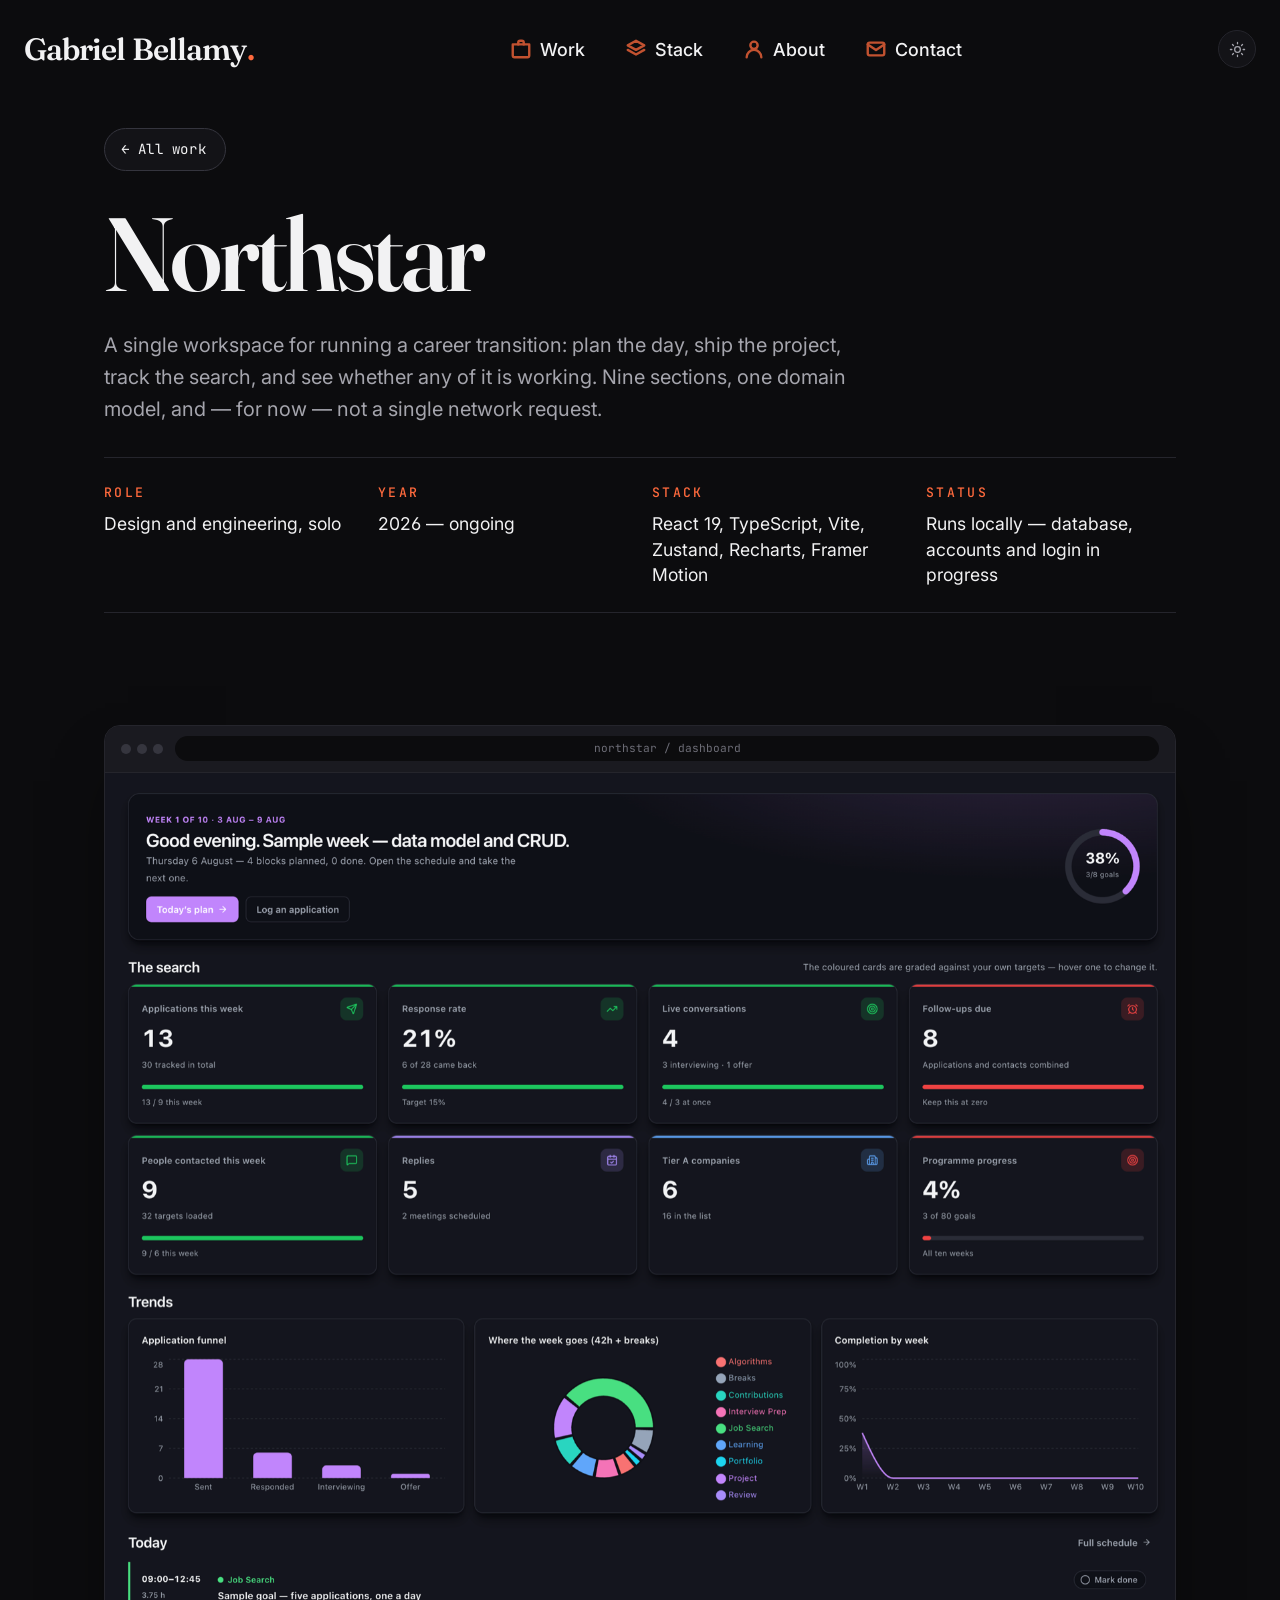
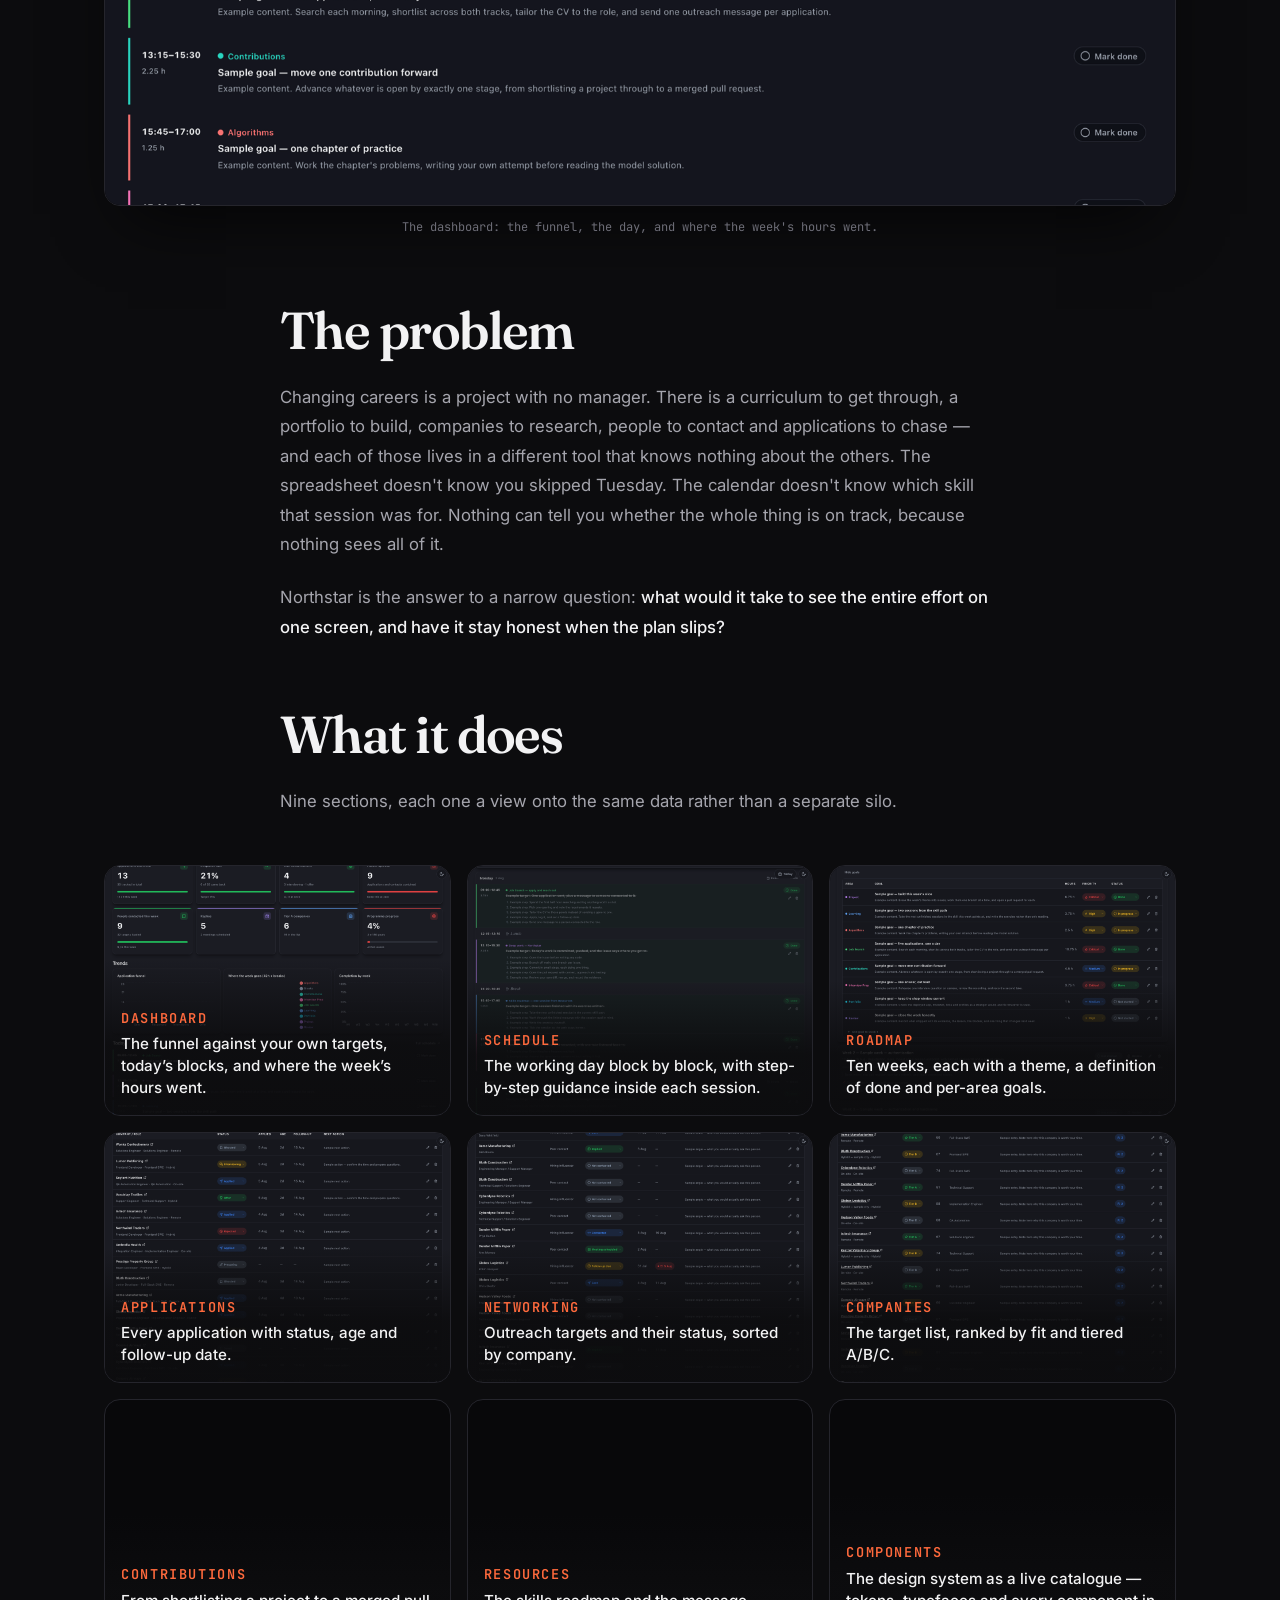
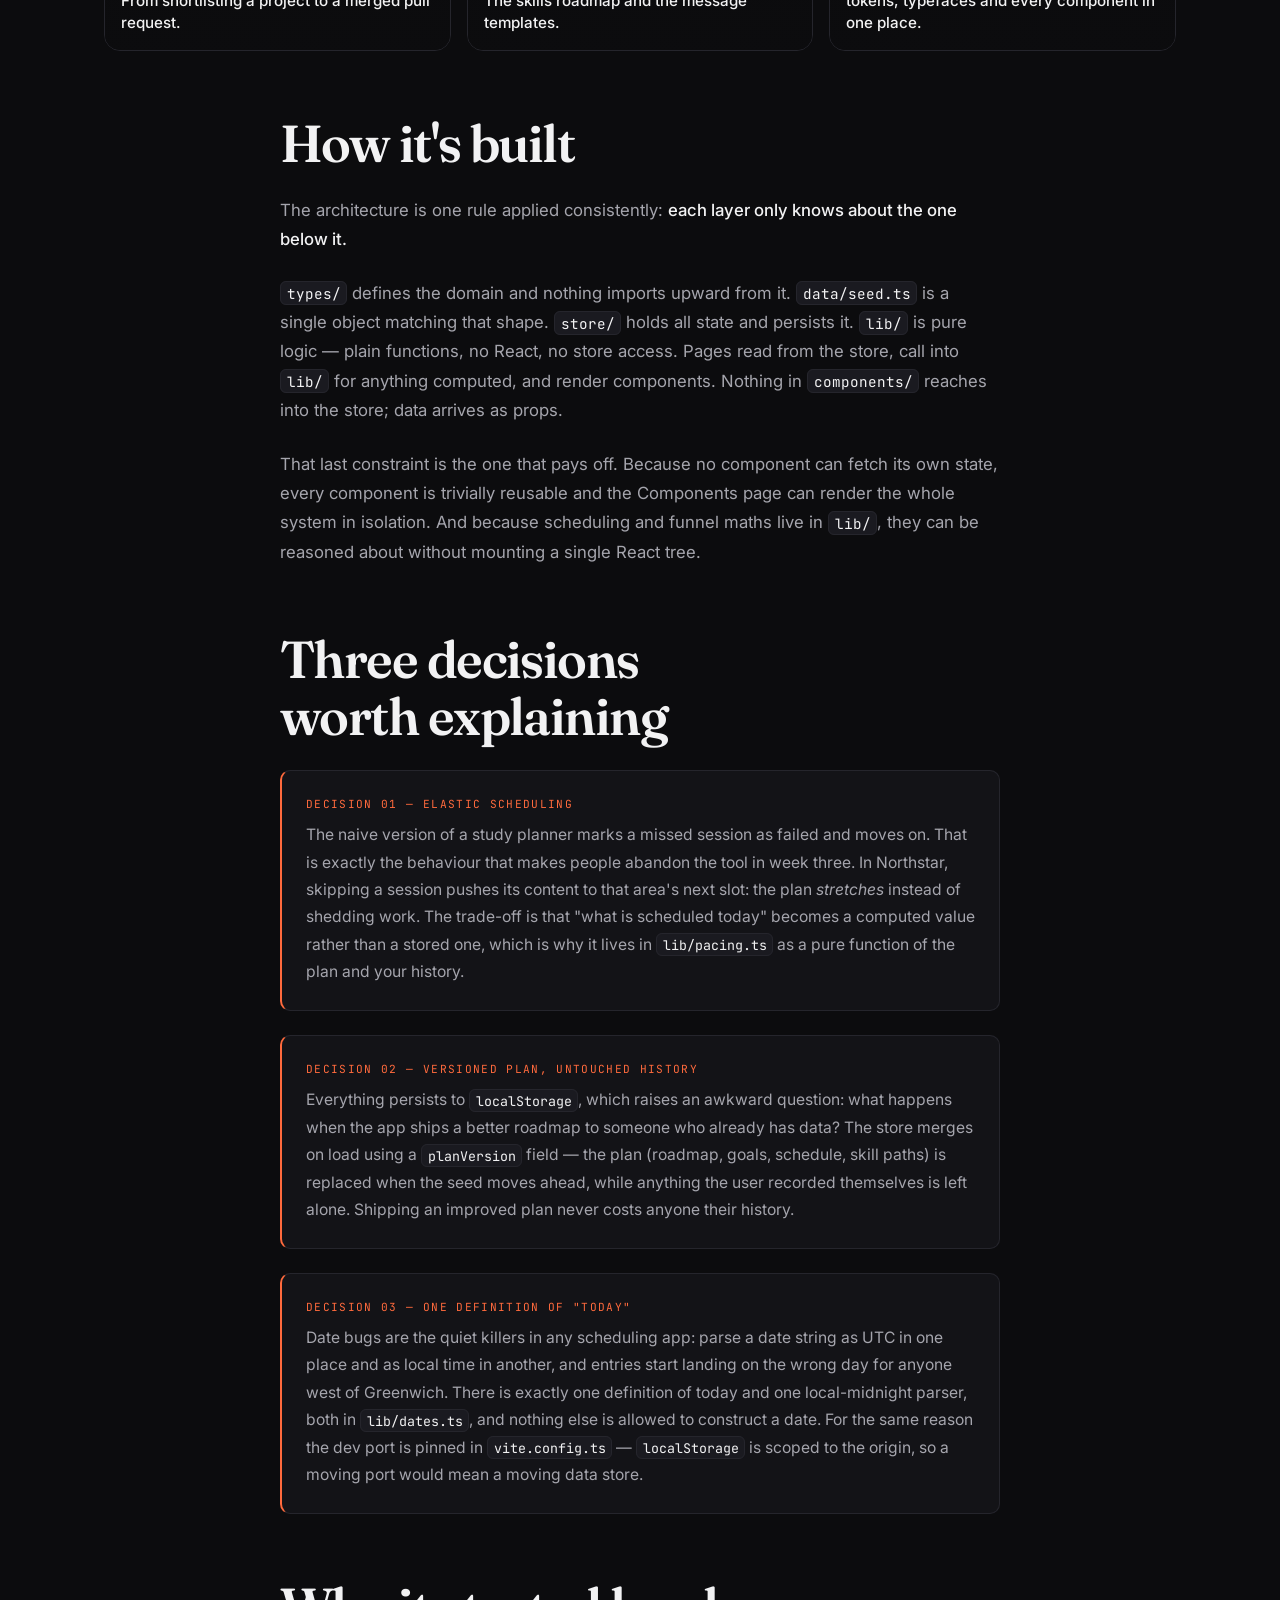
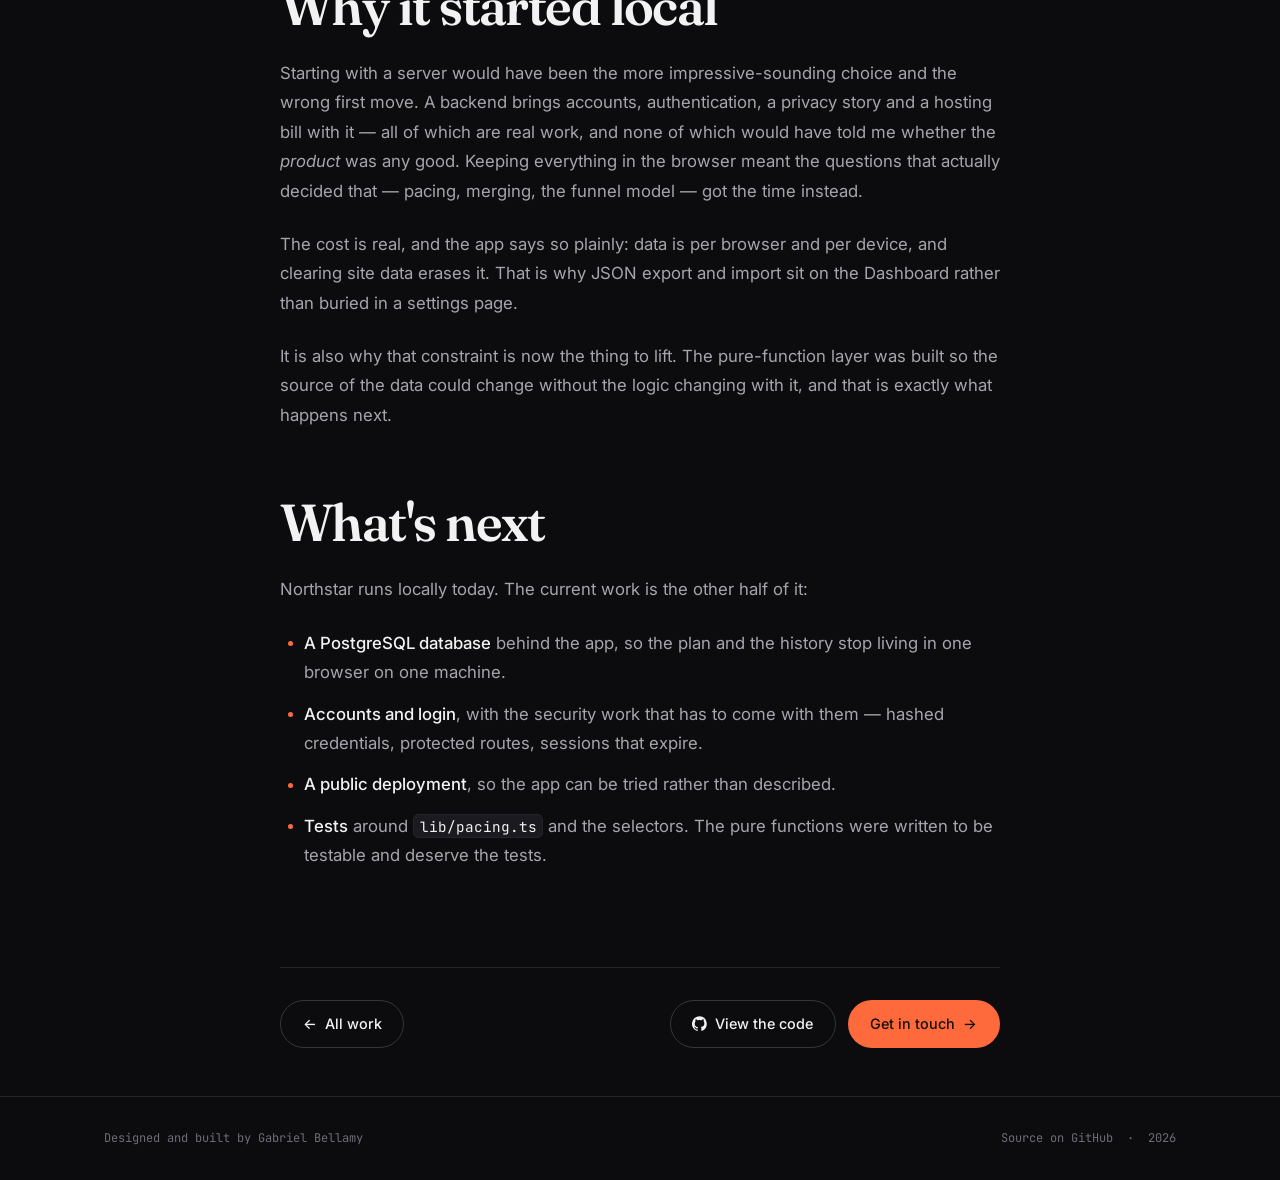
==== work/northstar.html @ a50a9ea7 "Restore the resume download and default to dark mode" ====
<!DOCTYPE html>
<html lang="en">
<head>
  <meta charset="UTF-8" />
  <meta name="viewport" content="width=device-width, initial-scale=1.0" />

  <title>Northstar — Case study | Gabriel Bellamy</title>
  <meta name="description" content="How Northstar was built: a nine-section career-operations workspace in React and TypeScript, with elastic scheduling, versioned local state and logic kept out of the components." />
  <meta name="author" content="Gabriel Bellamy" />
  <link rel="canonical" href="https://gbielbellamy.github.io/work/northstar.html" />

  <meta property="og:type" content="article" />
  <meta property="og:url" content="https://gbielbellamy.github.io/work/northstar.html" />
  <meta property="og:title" content="Northstar — Case study" />
  <meta property="og:description" content="A nine-section career-operations workspace in React and TypeScript. Elastic scheduling, versioned local state, and logic kept out of the components." />
  <meta property="og:image" content="https://gbielbellamy.github.io/assets/og-image.png" />
  <meta property="og:image:width" content="1200" />
  <meta property="og:image:height" content="630" />
  <meta name="twitter:card" content="summary_large_image" />

  <link rel="icon" href="../assets/favicon.svg" type="image/svg+xml" />
  <meta name="theme-color" content="#0c0c0e" />

  <link rel="preconnect" href="https://fonts.googleapis.com" />
  <link rel="preconnect" href="https://fonts.gstatic.com" crossorigin />
  <link href="https://fonts.googleapis.com/css2?family=Fraunces:ital,opsz,wght@0,9..144,400..700;1,9..144,400..600&family=Inter:wght@400;500;600&family=JetBrains+Mono:wght@400;500&display=swap" rel="stylesheet" />

  <link rel="stylesheet" href="../css/style.css" />

  <script>
    (function () {
      var theme = 'dark';
      try {
        var saved = localStorage.getItem('gb-theme');
        if (saved === 'light' || saved === 'dark') theme = saved;
      } catch (error) {
        /* Storage unavailable: the default stands. */
      }
      document.documentElement.setAttribute('data-theme', theme);
    })();
  </script>
</head>

<body>

  <a href="#main" class="skip-link">Skip to main content</a>

  <div class="progress" role="presentation"></div>

  <header>
    <nav class="nav" aria-label="Primary">
      <a href="../index.html" class="nav__brand">Gabriel Bellamy<span class="accent">.</span></a>

      <ul class="nav__menu" id="nav-menu">
        <li><a class="nav__link" href="../index.html#work"><svg class="nav__icon" viewBox="0 0 24 24" fill="none" stroke="currentColor" stroke-width="2.1" stroke-linecap="round" stroke-linejoin="round" aria-hidden="true"><path d="M3 7h18v12a2 2 0 0 1-2 2H5a2 2 0 0 1-2-2z"/><path d="M9 7V5a2 2 0 0 1 2-2h2a2 2 0 0 1 2 2v2"/></svg>Work</a></li>
        <li><a class="nav__link" href="../index.html#stack"><svg class="nav__icon" viewBox="0 0 24 24" fill="none" stroke="currentColor" stroke-width="2.1" stroke-linecap="round" stroke-linejoin="round" aria-hidden="true"><path d="m12 3 9 5-9 5-9-5z"/><path d="m3 13 9 5 9-5"/></svg>Stack</a></li>
        <li><a class="nav__link" href="../index.html#about"><svg class="nav__icon" viewBox="0 0 24 24" fill="none" stroke="currentColor" stroke-width="2.1" stroke-linecap="round" stroke-linejoin="round" aria-hidden="true"><circle cx="12" cy="8" r="4"/><path d="M4 21a8 8 0 0 1 16 0"/></svg>About</a></li>
        <li><a class="nav__link" href="../index.html#contact"><svg class="nav__icon" viewBox="0 0 24 24" fill="none" stroke="currentColor" stroke-width="2.1" stroke-linecap="round" stroke-linejoin="round" aria-hidden="true"><rect x="3" y="5" width="18" height="14" rx="2"/><path d="m3 7 9 6 9-6"/></svg>Contact</a></li>
      </ul>

      <div class="nav__actions">
        <button class="icon-btn theme-toggle" type="button" aria-label="Switch to light theme">
          <svg class="icon-sun" viewBox="0 0 24 24" fill="none" stroke="currentColor" stroke-width="1.8" stroke-linecap="round" aria-hidden="true">
            <circle cx="12" cy="12" r="4" />
            <path d="M12 2v2M12 20v2M4.9 4.9l1.4 1.4M17.7 17.7l1.4 1.4M2 12h2M20 12h2M4.9 19.1l1.4-1.4M17.7 6.3l1.4-1.4" />
          </svg>
          <svg class="icon-moon" viewBox="0 0 24 24" fill="none" stroke="currentColor" stroke-width="1.8" stroke-linecap="round" stroke-linejoin="round" aria-hidden="true">
            <path d="M21 12.8A9 9 0 1 1 11.2 3a7 7 0 0 0 9.8 9.8z" />
          </svg>
        </button>

        <button class="icon-btn nav__burger" type="button" aria-label="Open menu" aria-expanded="false" aria-controls="nav-menu">
          <svg viewBox="0 0 24 24" fill="none" stroke="currentColor" stroke-width="1.8" stroke-linecap="round" aria-hidden="true">
            <path d="M4 7h16M4 12h16M4 17h16" />
          </svg>
        </button>
      </div>
    </nav>
  </header>

  <main id="main">

    <!-- ===================== HEADER ===================== -->
    <article>
      <header class="cs-hero">
        <div class="container">
          <a class="cs-back" href="../index.html#work">
            <span aria-hidden="true">←</span> All work
          </a>

          <h1 class="cs-title">Northstar</h1>

          <p class="cs-lede">
            A single workspace for running a career transition: plan the day, ship the
            project, track the search, and see whether any of it is working. Nine
            sections, one domain model, and — for now — not a single network request.
          </p>

          <dl class="cs-meta">
            <div>
              <dt>Role</dt>
              <dd>Design and engineering, solo</dd>
            </div>
            <div>
              <dt>Year</dt>
              <dd>2026 — ongoing</dd>
            </div>
            <div>
              <dt>Stack</dt>
              <dd>React 19, TypeScript, Vite, Zustand, Recharts, Framer Motion</dd>
            </div>
            <div>
              <dt>Status</dt>
              <dd>Runs locally — database, accounts and login in progress</dd>
            </div>
          </dl>
        </div>
      </header>

      <!-- ===================== SCREENSHOT ===================== -->
      <div class="container">
        <figure class="cs-figure reveal">
          <div class="frame">
            <div class="frame__bar" aria-hidden="true">
              <div class="frame__dots"><i></i><i></i><i></i></div>
              <span class="frame__url">northstar / dashboard</span>
            </div>
            <img class="frame__shot theme-shot theme-shot--dark"
                 src="../assets/northstar-dashboard.png"
                 alt="The Northstar dashboard: application funnel statistics, today's schedule blocks, weekly progress and a chart of hours by area."
                 width="1600" height="1544" decoding="async" />
            <img class="frame__shot theme-shot theme-shot--light"
                 src="../assets/northstar-dashboard-light.png"
                 alt="" aria-hidden="true"
                 width="1600" height="1544" decoding="async" />
          </div>
          <figcaption>The dashboard: the funnel, the day, and where the week's hours went.</figcaption>
        </figure>
      </div>

      <!-- ===================== BODY ===================== -->
      <div class="container">
        <div class="prose">

          <h2>The problem</h2>
          <p>
            Changing careers is a project with no manager. There is a curriculum to get
            through, a portfolio to build, companies to research, people to contact and
            applications to chase — and each of those lives in a different tool that
            knows nothing about the others. The spreadsheet doesn't know you skipped
            Tuesday. The calendar doesn't know which skill that session was for. Nothing
            can tell you whether the whole thing is on track, because nothing sees all
            of it.
          </p>
          <p>
            Northstar is the answer to a narrow question: <strong>what would it take to
            see the entire effort on one screen, and have it stay honest when the plan
            slips?</strong>
          </p>

          <h2>What it does</h2>
          <p>
            Nine sections, each one a view onto the same data rather than a separate
            silo.
          </p>
        </div>
      </div>

      <div class="container">
        <div class="bento">
            <figure class="bento__tile reveal" style="--reveal-delay: 0ms">
              <img class="theme-shot theme-shot--dark" src="../assets/northstar/dashboard.png"
                   alt="The Dashboard section of Northstar."
                   width="1200" height="870" loading="lazy" decoding="async" />
              <img class="theme-shot theme-shot--light" src="../assets/northstar/dashboard-light.png"
                   alt="" aria-hidden="true"
                   width="1200" height="870" loading="lazy" decoding="async" />
              <figcaption>
                <strong>Dashboard</strong>
                <span>The funnel against your own targets, today’s blocks, and where the week’s hours went.</span>
              </figcaption>
            </figure>
            <figure class="bento__tile reveal" style="--reveal-delay: 70ms">
              <img class="theme-shot theme-shot--dark" src="../assets/northstar/schedule.png"
                   alt="The Schedule section of Northstar."
                   width="1200" height="870" loading="lazy" decoding="async" />
              <img class="theme-shot theme-shot--light" src="../assets/northstar/schedule-light.png"
                   alt="" aria-hidden="true"
                   width="1200" height="870" loading="lazy" decoding="async" />
              <figcaption>
                <strong>Schedule</strong>
                <span>The working day block by block, with step-by-step guidance inside each session.</span>
              </figcaption>
            </figure>
            <figure class="bento__tile reveal" style="--reveal-delay: 140ms">
              <img class="theme-shot theme-shot--dark" src="../assets/northstar/roadmap.png"
                   alt="The Roadmap section of Northstar."
                   width="1200" height="870" loading="lazy" decoding="async" />
              <img class="theme-shot theme-shot--light" src="../assets/northstar/roadmap-light.png"
                   alt="" aria-hidden="true"
                   width="1200" height="870" loading="lazy" decoding="async" />
              <figcaption>
                <strong>Roadmap</strong>
                <span>Ten weeks, each with a theme, a definition of done and per-area goals.</span>
              </figcaption>
            </figure>
            <figure class="bento__tile reveal" style="--reveal-delay: 210ms">
              <img class="theme-shot theme-shot--dark" src="../assets/northstar/applications.png"
                   alt="The Applications section of Northstar."
                   width="1200" height="870" loading="lazy" decoding="async" />
              <img class="theme-shot theme-shot--light" src="../assets/northstar/applications-light.png"
                   alt="" aria-hidden="true"
                   width="1200" height="870" loading="lazy" decoding="async" />
              <figcaption>
                <strong>Applications</strong>
                <span>Every application with status, age and follow-up date.</span>
              </figcaption>
            </figure>
            <figure class="bento__tile reveal" style="--reveal-delay: 280ms">
              <img class="theme-shot theme-shot--dark" src="../assets/northstar/networking.png"
                   alt="The Networking section of Northstar."
                   width="1200" height="870" loading="lazy" decoding="async" />
              <img class="theme-shot theme-shot--light" src="../assets/northstar/networking-light.png"
                   alt="" aria-hidden="true"
                   width="1200" height="870" loading="lazy" decoding="async" />
              <figcaption>
                <strong>Networking</strong>
                <span>Outreach targets and their status, sorted by company.</span>
              </figcaption>
            </figure>
            <figure class="bento__tile reveal" style="--reveal-delay: 350ms">
              <img class="theme-shot theme-shot--dark" src="../assets/northstar/companies.png"
                   alt="The Companies section of Northstar."
                   width="1200" height="870" loading="lazy" decoding="async" />
              <img class="theme-shot theme-shot--light" src="../assets/northstar/companies-light.png"
                   alt="" aria-hidden="true"
                   width="1200" height="870" loading="lazy" decoding="async" />
              <figcaption>
                <strong>Companies</strong>
                <span>The target list, ranked by fit and tiered A/B/C.</span>
              </figcaption>
            </figure>
            <figure class="bento__tile reveal" style="--reveal-delay: 420ms">
              <img class="theme-shot theme-shot--dark" src="../assets/northstar/contributions.png"
                   alt="The Contributions section of Northstar."
                   width="1200" height="870" loading="lazy" decoding="async" />
              <img class="theme-shot theme-shot--light" src="../assets/northstar/contributions-light.png"
                   alt="" aria-hidden="true"
                   width="1200" height="870" loading="lazy" decoding="async" />
              <figcaption>
                <strong>Contributions</strong>
                <span>From shortlisting a project to a merged pull request.</span>
              </figcaption>
            </figure>
            <figure class="bento__tile reveal" style="--reveal-delay: 490ms">
              <img class="theme-shot theme-shot--dark" src="../assets/northstar/resources.png"
                   alt="The Resources section of Northstar."
                   width="1200" height="870" loading="lazy" decoding="async" />
              <img class="theme-shot theme-shot--light" src="../assets/northstar/resources-light.png"
                   alt="" aria-hidden="true"
                   width="1200" height="870" loading="lazy" decoding="async" />
              <figcaption>
                <strong>Resources</strong>
                <span>The skills roadmap and the message templates.</span>
              </figcaption>
            </figure>
            <figure class="bento__tile reveal" style="--reveal-delay: 560ms">
              <img class="theme-shot theme-shot--dark" src="../assets/northstar/components.png"
                   alt="The Components section of Northstar."
                   width="1200" height="870" loading="lazy" decoding="async" />
              <img class="theme-shot theme-shot--light" src="../assets/northstar/components-light.png"
                   alt="" aria-hidden="true"
                   width="1200" height="870" loading="lazy" decoding="async" />
              <figcaption>
                <strong>Components</strong>
                <span>The design system as a live catalogue — tokens, typefaces and every component in one place.</span>
              </figcaption>
            </figure>
        </div>
      </div>

      <div class="container">
        <div class="prose">
          <h2>How it's built</h2>
          <p>
            The architecture is one rule applied consistently: <strong>each layer only
            knows about the one below it.</strong>
          </p>
          <p>
            <code>types/</code> defines the domain and nothing imports upward from it.
            <code>data/seed.ts</code> is a single object matching that shape.
            <code>store/</code> holds all state and persists it. <code>lib/</code> is
            pure logic — plain functions, no React, no store access. Pages read from the
            store, call into <code>lib/</code> for anything computed, and render
            components. Nothing in <code>components/</code> reaches into the store;
            data arrives as props.
          </p>
          <p>
            That last constraint is the one that pays off. Because no component can
            fetch its own state, every component is trivially reusable and the
            Components page can render the whole system in isolation. And because
            scheduling and funnel maths live in <code>lib/</code>, they can be reasoned
            about without mounting a single React tree.
          </p>

          <h2>Three decisions worth explaining</h2>

          <div class="callout">
            <span class="callout__label">Decision 01 — Elastic scheduling</span>
            <p>
              The naive version of a study planner marks a missed session as failed and
              moves on. That is exactly the behaviour that makes people abandon the
              tool in week three. In Northstar, skipping a session pushes its content to
              that area's next slot: the plan <em>stretches</em> instead of shedding
              work. The trade-off is that "what is scheduled today" becomes a computed
              value rather than a stored one, which is why it lives in
              <code>lib/pacing.ts</code> as a pure function of the plan and your
              history.
            </p>
          </div>

          <div class="callout">
            <span class="callout__label">Decision 02 — Versioned plan, untouched history</span>
            <p>
              Everything persists to <code>localStorage</code>, which raises an awkward
              question: what happens when the app ships a better roadmap to someone who
              already has data? The store merges on load using a
              <code>planVersion</code> field — the plan (roadmap, goals, schedule, skill
              paths) is replaced when the seed moves ahead, while anything the user
              recorded themselves is left alone. Shipping an improved plan never costs
              anyone their history.
            </p>
          </div>

          <div class="callout">
            <span class="callout__label">Decision 03 — One definition of "today"</span>
            <p>
              Date bugs are the quiet killers in any scheduling app: parse a date string
              as UTC in one place and as local time in another, and entries start
              landing on the wrong day for anyone west of Greenwich. There is exactly
              one definition of today and one local-midnight parser, both in
              <code>lib/dates.ts</code>, and nothing else is allowed to construct a
              date. For the same reason the dev port is pinned in
              <code>vite.config.ts</code> — <code>localStorage</code> is scoped to the
              origin, so a moving port would mean a moving data store.
            </p>
          </div>

          <h2>Why it started local</h2>
          <p>
            Starting with a server would have been the more impressive-sounding choice
            and the wrong first move. A backend brings accounts, authentication, a
            privacy story and a hosting bill with it — all of which are real work, and
            none of which would have told me whether the <em>product</em> was any good.
            Keeping everything in the browser meant the questions that actually decided
            that — pacing, merging, the funnel model — got the time instead.
          </p>
          <p>
            The cost is real, and the app says so plainly: data is per browser and per
            device, and clearing site data erases it. That is why JSON export and import
            sit on the Dashboard rather than buried in a settings page.
          </p>
          <p>
            It is also why that constraint is now the thing to lift. The pure-function
            layer was built so the source of the data could change without the logic
            changing with it, and that is exactly what happens next.
          </p>

          <h2>What's next</h2>
          <p>
            Northstar runs locally today. The current work is the other half of it:
          </p>
          <ul>
            <li>
              <strong>A PostgreSQL database</strong> behind the app, so the plan and the
              history stop living in one browser on one machine.
            </li>
            <li>
              <strong>Accounts and login</strong>, with the security work that has to
              come with them — hashed credentials, protected routes, sessions that
              expire.
            </li>
            <li>
              <strong>A public deployment</strong>, so the app can be tried rather than
              described.
            </li>
            <li>
              <strong>Tests</strong> around <code>lib/pacing.ts</code> and the
              selectors. The pure functions were written to be testable and deserve
              the tests.
            </li>
          </ul>

          <div class="cs-next">
            <a class="btn btn--outline" href="../index.html#work">
              <span aria-hidden="true">←</span> All work
            </a>
            <div class="featured__actions">
              <a class="btn btn--outline" href="https://github.com/gbielbellamy/northstar-project" target="_blank" rel="noopener noreferrer">
                <svg class="btn__icon" viewBox="0 0 24 24" fill="currentColor" aria-hidden="true">
                  <path d="M12 .5a12 12 0 0 0-3.8 23.4c.6.1.8-.3.8-.6v-2c-3.3.7-4-1.6-4-1.6-.6-1.4-1.4-1.8-1.4-1.8-1.1-.7.1-.7.1-.7 1.2.1 1.8 1.2 1.8 1.2 1.1 1.8 2.8 1.3 3.5 1 .1-.8.4-1.3.8-1.6-2.7-.3-5.5-1.3-5.5-5.9 0-1.3.5-2.4 1.2-3.2-.1-.3-.5-1.5.1-3.2 0 0 1-.3 3.3 1.2a11.5 11.5 0 0 1 6 0C17.3 5 18.3 5.3 18.3 5.3c.6 1.7.2 2.9.1 3.2.8.8 1.2 1.9 1.2 3.2 0 4.6-2.8 5.6-5.5 5.9.4.4.8 1.1.8 2.2v3.3c0 .3.2.7.8.6A12 12 0 0 0 12 .5z" />
                </svg>
                View the code
              </a>
              <a class="btn btn--primary" href="../index.html#contact">
                Get in touch
                <span class="btn__arrow" aria-hidden="true">→</span>
              </a>
            </div>
          </div>

        </div>
      </div>
    </article>

  </main>

  <footer class="footer">
    <div class="container footer__inner">
      <p>Designed and built by Gabriel Bellamy</p>
      <p>
        <a href="https://github.com/gbielbellamy/gbielbellamy.github.io" target="_blank" rel="noopener noreferrer">Source on GitHub</a>
        &nbsp;·&nbsp;
        <span id="year"></span>
      </p>
    </div>
  </footer>

  <script src="../js/tech-icons.js"></script>
  <script src="../js/main.js"></script>
</body>
</html>
---- css/style.css ----
/* ==========================================================================
   Gabriel Bellamy — single stylesheet
   --------------------------------------------------------------------------
   Contents:
     1.  Design tokens (color, type, space, shadows)
     2.  Reset and base
     3.  Typography
     4.  Layout utilities
     5.  Entrance animations
     6.  Components: buttons, tags, pills
     7.  Navigation
     8.  Hero
     9.  Featured project (browser frame)
    10.  Work grid
    11.  Stack / capabilities
    12.  About
    13.  Contact and footer
    14.  Case study page
    15.  Responsive
   ========================================================================== */


/* ==========================================================================
   1. DESIGN TOKENS
   --------------------------------------------------------------------------
   Every color goes through a variable. The theme is switched by setting
   data-theme="light" | "dark" on <html>. When the visitor has not picked a
   theme, the system preference wins via prefers-color-scheme.
   ========================================================================== */

:root {
  /* --- Type ------------------------------------------------------------- */
  --font-display: 'Fraunces', 'Iowan Old Style', Georgia, serif;
  --font-sans: 'Inter', system-ui, -apple-system, 'Segoe UI', sans-serif;
  --font-mono: 'JetBrains Mono', ui-monospace, 'SF Mono', Menlo, monospace;

  /* --- Spacing (4px scale) ---------------------------------------------- */
  --space-1: 0.25rem;
  --space-2: 0.5rem;
  --space-3: 0.75rem;
  --space-4: 1rem;
  --space-6: 1.5rem;
  --space-8: 2rem;
  --space-12: 3rem;
  --space-16: 4rem;
  --space-24: 6rem;
  --space-32: 8rem;

  /* --- Radii ------------------------------------------------------------ */
  --radius-sm: 6px;
  --radius-md: 10px;
  --radius-lg: 16px;
  --radius-xl: 22px;
  --radius-full: 999px;

  /* --- Widths ----------------------------------------------------------- */
  --container: 1120px;
  --container-narrow: 720px;

  /* --- Motion ----------------------------------------------------------- */
  --ease-out: cubic-bezier(0.22, 1, 0.36, 1);
  --ease-in-out: cubic-bezier(0.65, 0, 0.35, 1);
  --dur-fast: 160ms;
  --dur: 280ms;
  --dur-slow: 620ms;
}

/* --- Dark theme (default) ----------------------------------------------- */
:root,
:root[data-theme='dark'] {
  color-scheme: dark;

  --bg: #0c0c0e;
  --bg-elev: #131317;
  --bg-elev-2: #1a1a20;
  --bg-inset: #08080a;

  --text: #f2f2f3;
  --text-2: #a5a5ad;
  --text-3: #6d6d77;

  --border: #25252c;
  --border-2: #35353e;

  --accent: #ff6a3d;
  --accent-hover: #ff8560;
  --accent-soft: rgba(255, 106, 61, 0.12);
  --accent-line: rgba(255, 106, 61, 0.3);
  --on-accent: #150f0c;

  --ok: #4ade80;

  --shadow-sm: 0 1px 2px rgba(0, 0, 0, 0.4);
  --shadow-md: 0 8px 24px -8px rgba(0, 0, 0, 0.6);
  --shadow-lg: 0 32px 64px -24px rgba(0, 0, 0, 0.75);

  --grid-line: rgba(255, 255, 255, 0.04);
}

/* --- Light theme ---------------------------------------------------------
   Warm parchment rather than plain white: the page has a colour of its own,
   and the vermillion accent sits on it without shouting. */
:root[data-theme='light'] {
  color-scheme: light;

  --bg: #f4eee3;
  --bg-elev: #fcf8f0;
  --bg-elev-2: #eae2d2;
  --bg-inset: #e1d8c5;

  --text: #26201a;
  --text-2: #5c5346;
  --text-3: #877d6d;

  --border: #ded5c2;
  --border-2: #cabea8;

  --accent: #b93d0c;
  --accent-hover: #93300a;
  --accent-soft: rgba(194, 65, 12, 0.10);
  --accent-line: rgba(194, 65, 12, 0.28);
  --on-accent: #fffaf5;

  --ok: #15803d;

  --shadow-sm: 0 1px 2px rgba(52, 42, 28, 0.07);
  --shadow-md: 0 8px 24px -10px rgba(52, 42, 28, 0.18);
  --shadow-lg: 0 32px 64px -28px rgba(52, 42, 28, 0.26);

  --grid-line: rgba(38, 32, 26, 0.07);
}

/* Kept for reference only: an inline script in <head> always sets data-theme,
   so this block no longer matches. Dark is the default on a first visit.
@media (prefers-color-scheme: light) {
  :root:not([data-theme]) {
    color-scheme: light;

    --bg: #f4eee3;
    --bg-elev: #fcf8f0;
    --bg-elev-2: #eae2d2;
    --bg-inset: #e1d8c5;

    --text: #26201a;
    --text-2: #5c5346;
    --text-3: #877d6d;

    --border: #ded5c2;
    --border-2: #cabea8;

    --accent: #b93d0c;
    --accent-hover: #93300a;
    --accent-soft: rgba(194, 65, 12, 0.10);
    --accent-line: rgba(194, 65, 12, 0.28);
    --on-accent: #fffaf5;

    --ok: #15803d;

    --shadow-sm: 0 1px 2px rgba(52, 42, 28, 0.07);
    --shadow-md: 0 8px 24px -10px rgba(52, 42, 28, 0.18);
    --shadow-lg: 0 32px 64px -28px rgba(52, 42, 28, 0.26);

    --grid-line: rgba(38, 32, 26, 0.07);
  }
}


/* ==========================================================================
   2. RESET AND BASE
   ========================================================================== */

*,
*::before,
*::after {
  box-sizing: border-box;
  margin: 0;
  padding: 0;
}

html {
  font-size: 16px;
  scroll-behavior: smooth;
  /* Keep anchor targets clear of the fixed navigation bar. */
  scroll-padding-top: 6rem;
  -webkit-text-size-adjust: 100%;
}

body {
  background: var(--bg);
  color: var(--text);
  font-family: var(--font-sans);
  font-size: 1rem;
  line-height: 1.65;
  font-feature-settings: 'cv02', 'cv03', 'cv04';
  -webkit-font-smoothing: antialiased;
  overflow-x: hidden;
  transition: background-color var(--dur) var(--ease-out),
              color var(--dur) var(--ease-out);
}

img,
svg,
picture {
  display: block;
  max-width: 100%;
}

a {
  color: inherit;
  text-decoration: none;
}

ul,
ol {
  list-style: none;
}

button {
  font: inherit;
  color: inherit;
  background: none;
  border: none;
  cursor: pointer;
}

::selection {
  background: var(--accent);
  color: var(--on-accent);
}

/* One consistent focus ring across the whole site. */
:focus-visible {
  outline: 2px solid var(--accent);
  outline-offset: 3px;
  border-radius: var(--radius-sm);
}

.skip-link {
  position: fixed;
  top: -6rem;
  left: var(--space-4);
  z-index: 200;
  padding: var(--space-3) var(--space-6);
  background: var(--accent);
  color: var(--on-accent);
  font-family: var(--font-mono);
  font-size: 0.8rem;
  border-radius: var(--radius-sm);
  transition: top var(--dur) var(--ease-out);
}

.skip-link:focus-visible {
  top: var(--space-4);
}

.visually-hidden {
  position: absolute;
  width: 1px;
  height: 1px;
  margin: -1px;
  padding: 0;
  overflow: hidden;
  clip: rect(0 0 0 0);
  white-space: nowrap;
  border: 0;
}


/* ==========================================================================
   3. TYPOGRAPHY
   ========================================================================== */

h1,
h2,
h3,
h4 {
  font-family: var(--font-display);
  font-weight: 500;
  line-height: 1.1;
  letter-spacing: -0.02em;
  text-wrap: balance;
}

.mono {
  font-family: var(--font-mono);
  font-size: 0.78rem;
  letter-spacing: 0.08em;
  text-transform: uppercase;
}

.accent {
  color: var(--accent);
}

/* Small label that opens each section. */
.section-label {
  display: flex;
  align-items: center;
  gap: var(--space-3);
  margin-bottom: var(--space-4);
  color: var(--accent);
  font-family: var(--font-mono);
  font-size: 0.82rem;
  font-weight: 500;
  letter-spacing: 0.18em;
  text-transform: uppercase;
}

.section-label::before {
  content: '';
  width: 2.5rem;
  height: 2px;
  border-radius: 2px;
  background: var(--accent);
}

.section-title {
  font-size: clamp(3rem, 8vw, 5.75rem);
  font-weight: 600;
  line-height: 1;
  letter-spacing: -0.035em;
  margin-bottom: var(--space-6);
}

.section-intro {
  max-width: 52ch;
  color: var(--text-2);
  font-size: 1.05rem;
}


/* ==========================================================================
   4. LAYOUT UTILITIES
   ========================================================================== */

.container {
  width: 100%;
  max-width: var(--container);
  margin-inline: auto;
  padding-inline: var(--space-6);
}

.section {
  padding-block: var(--space-24);
  position: relative;
}

.section--tinted {
  background: var(--bg-elev);
  border-block: 1px solid var(--border);
}

.section-head {
  margin-bottom: var(--space-16);
}


/* ==========================================================================
   5. ENTRANCE ANIMATIONS
   --------------------------------------------------------------------------
   .reveal starts offset and transparent; main.js adds .is-visible once the
   element scrolls into view. --reveal-delay staggers siblings.
   ========================================================================== */

.reveal {
  opacity: 0;
  transform: translateY(24px);
  transition: opacity var(--dur-slow) var(--ease-out),
              transform var(--dur-slow) var(--ease-out);
  transition-delay: var(--reveal-delay, 0ms);
}

.reveal.is-visible {
  opacity: 1;
  transform: none;
}

/* Hero entrance: runs on load, no scrolling required. */
@keyframes rise {
  from {
    opacity: 0;
    transform: translateY(28px);
  }
  to {
    opacity: 1;
    transform: none;
  }
}

.rise {
  animation: rise var(--dur-slow) var(--ease-out) both;
  animation-delay: var(--rise-delay, 0ms);
}

/* Reduced motion: everything is visible, nothing travels. */
@media (prefers-reduced-motion: reduce) {
  *,
  *::before,
  *::after {
    animation-duration: 0.01ms !important;
    animation-iteration-count: 1 !important;
    transition-duration: 0.01ms !important;
    scroll-behavior: auto !important;
  }

  .reveal {
    opacity: 1;
    transform: none;
  }
}


/* ==========================================================================
   6. BUTTONS, TAGS AND PILLS
   ========================================================================== */

.btn {
  display: inline-flex;
  align-items: center;
  gap: var(--space-2);
  padding: 0.7rem 1.35rem;
  border: 1px solid transparent;
  border-radius: var(--radius-full);
  font-family: var(--font-sans);
  font-size: 0.9rem;
  font-weight: 500;
  white-space: nowrap;
  transition: background-color var(--dur-fast) var(--ease-out),
              border-color var(--dur-fast) var(--ease-out),
              color var(--dur-fast) var(--ease-out),
              transform var(--dur-fast) var(--ease-out);
}

.btn:hover {
  transform: translateY(-2px);
}

.btn:active {
  transform: translateY(0);
}

/* Icons sit inside buttons and scale with the label. */
.btn__icon {
  width: 1.05em;
  height: 1.05em;
  flex: none;
}

.btn__arrow {
  transition: transform var(--dur) var(--ease-out);
}

.btn:hover .btn__arrow {
  transform: translateX(3px);
}

.btn--primary {
  background: var(--accent);
  color: var(--on-accent);
}

.btn--primary:hover {
  background: var(--accent-hover);
}

.btn--outline {
  border-color: var(--border-2);
  color: var(--text);
}

.btn--outline:hover {
  border-color: var(--accent);
  color: var(--accent);
  background: var(--accent-soft);
}

.btn--ghost {
  color: var(--text-2);
  padding-inline: 0.5rem;
}

.btn--ghost:hover {
  color: var(--accent);
}

.btn--sm {
  padding: 0.45rem 1rem;
  font-size: 0.82rem;
}

.btn--lg {
  padding: 0.9rem 1.9rem;
  font-size: 1rem;
}

/* For actions that do not exist yet, such as an undeployed demo. */
.btn--disabled {
  border: 1px dashed var(--border-2);
  color: var(--text-3);
  cursor: not-allowed;
}

.btn--disabled:hover {
  transform: none;
}

/* Technology tags. */
.tag-list {
  display: flex;
  flex-wrap: wrap;
  gap: var(--space-2);
}

.tag {
  display: inline-flex;
  align-items: center;
  gap: 0.35rem;
  padding: 0.2rem 0.65rem;
  border: 1px solid var(--border);
  border-radius: var(--radius-full);
  background: var(--bg-elev-2);
  color: var(--text-2);
  font-family: var(--font-mono);
  font-size: 0.7rem;
  letter-spacing: 0.03em;
  white-space: nowrap;
}

/* Technology chips with their brand mark. Each item carries its own colour
   in --tech; the label stays in the theme's text colour so it always reads. */
.tech-list {
  display: flex;
  flex-wrap: wrap;
  gap: var(--space-2);
  margin-top: var(--space-1);
}

.tech {
  display: inline-flex;
  align-items: center;
  gap: 0.4rem;
  padding: 0.22rem 0.6rem;
  border: 1px solid var(--border);
  border-radius: var(--radius-full);
  background: var(--bg-elev-2);
  color: var(--text-2);
  font-family: var(--font-mono);
  font-size: 0.68rem;
  white-space: nowrap;
  transition: border-color var(--dur-fast) var(--ease-out),
              color var(--dur-fast) var(--ease-out);
}

.tech svg {
  width: 12px;
  height: 12px;
  flex: none;
  color: var(--tech);
}

.tech:hover {
  border-color: var(--tech);
  color: var(--text);
}

/* Spoken languages, each with its flag. */
.flag-list {
  display: flex;
  flex-wrap: wrap;
  gap: var(--space-2);
  margin-top: var(--space-1);
}

.flag-item {
  display: inline-flex;
  align-items: center;
  gap: 0.4rem;
  padding: 0.22rem 0.6rem 0.22rem 0.35rem;
  border: 1px solid var(--border);
  border-radius: var(--radius-full);
  background: var(--bg-elev-2);
  color: var(--text);
  font-family: var(--font-mono);
  font-size: 0.68rem;
  white-space: nowrap;
  transition: border-color var(--dur-fast) var(--ease-out);
}

.flag-item:hover {
  border-color: var(--border-2);
}

.flag {
  width: 17px;
  height: 12px;
  flex: none;
  border-radius: 2px;
  box-shadow: 0 0 0 1px rgba(0, 0, 0, 0.14) inset;
}

.flag-level {
  color: var(--text-3);
}

/* The glyph carries the brand colour; the label stays in theme colour. */
.tag svg {
  width: 12px;
  height: 12px;
  flex: none;
  color: var(--tech, currentColor);
}

/* Icon-only chips, used on the project cards where labels would crowd. */
.tag--icon-only {
  width: 34px;
  height: 34px;
  padding: 0;
  justify-content: center;
  transition: border-color var(--dur-fast) var(--ease-out),
              transform var(--dur-fast) var(--ease-out);
}

.tag--icon-only svg {
  width: 19px;
  height: 19px;
}

.tag--icon-only:hover {
  border-color: var(--tech, var(--border-2));
  transform: translateY(-2px);
}

/* Status pill: available, archived, in progress… */
.pill {
  display: inline-flex;
  align-items: center;
  gap: var(--space-2);
  padding: 0.3rem 0.85rem;
  border: 1px solid var(--border);
  border-radius: var(--radius-full);
  background: var(--bg-elev);
  color: var(--text-2);
  font-family: var(--font-mono);
  font-size: 0.72rem;
  letter-spacing: 0.06em;
}

.pill__dot {
  width: 7px;
  height: 7px;
  border-radius: 50%;
  background: var(--ok);
  box-shadow: 0 0 0 0 color-mix(in srgb, var(--ok) 60%, transparent);
  animation: pulse 2.4s var(--ease-out) infinite;
}

@keyframes pulse {
  70% {
    box-shadow: 0 0 0 7px transparent;
  }
  100% {
    box-shadow: 0 0 0 0 transparent;
  }
}

.pill--muted .pill__dot {
  background: var(--text-3);
  animation: none;
}


/* ==========================================================================
   7. NAVIGATION
   ========================================================================== */

/* Reading progress bar pinned to the top edge. */
.progress {
  position: fixed;
  top: 0;
  left: 0;
  z-index: 120;
  width: 100%;
  height: 2px;
  background: var(--accent);
  transform: scaleX(0);
  transform-origin: 0 50%;
  will-change: transform;
}

.nav {
  position: fixed;
  top: 0;
  left: 0;
  right: 0;
  z-index: 110;
  display: flex;
  align-items: center;
  justify-content: space-between;
  gap: var(--space-4);
  padding: var(--space-6);
  border-bottom: 1px solid transparent;
  transition: background-color var(--dur) var(--ease-out),
              border-color var(--dur) var(--ease-out),
              padding var(--dur) var(--ease-out);
}

/* main.js adds .is-scrolled once the page moves: the bar earns its background. */
.nav.is-scrolled {
  padding-block: var(--space-3);
  background: color-mix(in srgb, var(--bg) 82%, transparent);
  backdrop-filter: saturate(160%) blur(14px);
  -webkit-backdrop-filter: saturate(160%) blur(14px);
  border-bottom-color: var(--border);
}

.nav__brand {
  display: inline-flex;
  align-items: baseline;
  gap: 1px;
  font-family: var(--font-display);
  font-size: clamp(1.6rem, 2.4vw, 2.1rem);
  font-weight: 600;
  letter-spacing: -0.03em;
  transition: color var(--dur-fast) var(--ease-out);
}

.nav__brand:hover {
  color: var(--accent);
}

.nav__menu {
  display: flex;
  align-items: center;
  gap: var(--space-2);
}

.nav__link {
  position: relative;
  display: inline-flex;
  align-items: center;
  gap: 0.5rem;
  padding: 0.45rem 1rem;
  border-radius: var(--radius-full);
  color: var(--text);
  font-size: 1.12rem;
  font-weight: 500;
  transition: color var(--dur-fast) var(--ease-out);
}

/* The mark carries the colour at rest, so the menu is never just grey text. */
.nav__icon {
  width: 22px;
  height: 22px;
  flex: none;
  /* Set here rather than per icon: CSS beats the presentation attribute, so
     the whole menu's weight is one number in one place. */
  stroke-width: 2.6;
  color: var(--accent);
  opacity: 0.75;
  transition: opacity var(--dur-fast) var(--ease-out),
              transform var(--dur) var(--ease-out);
}

.nav__link:hover .nav__icon,
.nav__link.is-active .nav__icon {
  opacity: 1;
  transform: translateY(-1px);
}

/* Underline grows on hover and stays put on the section in view. */
.nav__link::after {
  content: '';
  position: absolute;
  left: 1rem;
  right: 1rem;
  bottom: 0.15rem;
  height: 1px;
  background: var(--accent);
  transform: scaleX(0);
  transition: transform var(--dur) var(--ease-out);
}

.nav__link:hover::after,
.nav__link.is-active::after {
  transform: scaleX(1);
}

.nav__link:hover,
.nav__link.is-active {
  color: var(--accent);
}

.nav__actions {
  display: flex;
  align-items: center;
  gap: var(--space-2);
}

.icon-btn {
  display: grid;
  place-items: center;
  width: 38px;
  height: 38px;
  border: 1px solid var(--border);
  border-radius: var(--radius-full);
  color: var(--text-2);
  background: var(--bg-elev);
  transition: color var(--dur-fast) var(--ease-out),
              border-color var(--dur-fast) var(--ease-out);
}

.icon-btn:hover {
  color: var(--accent);
  border-color: var(--accent);
}

.icon-btn svg {
  width: 17px;
  height: 17px;
}

/* Theme button shows the icon for the theme you would switch to. */
.theme-toggle .icon-moon {
  display: none;
}

:root[data-theme='light'] .theme-toggle .icon-moon {
  display: block;
}

:root[data-theme='light'] .theme-toggle .icon-sun {
  display: none;
}


.nav__burger {
  display: none;
}


/* ==========================================================================
   8. HERO
   ========================================================================== */

.hero {
  position: relative;
  display: flex;
  align-items: center;
  min-height: 100svh;
  padding-block: var(--space-32) var(--space-24);
  overflow: hidden;
}

/* Two background layers: a faint grid plus a glow that drifts with the pointer. */
.hero__grid {
  position: absolute;
  inset: 0;
  background-image: linear-gradient(var(--grid-line) 1px, transparent 1px),
                    linear-gradient(90deg, var(--grid-line) 1px, transparent 1px);
  background-size: 72px 72px;
  mask-image: radial-gradient(ellipse 80% 60% at 50% 35%, #000 30%, transparent 78%);
  -webkit-mask-image: radial-gradient(ellipse 80% 60% at 50% 35%, #000 30%, transparent 78%);
  pointer-events: none;
}

.hero__glow {
  position: absolute;
  top: -20%;
  left: 50%;
  width: min(900px, 110vw);
  aspect-ratio: 1;
  translate: -50% 0;
  background: radial-gradient(circle, var(--accent-soft) 0%, transparent 62%);
  filter: blur(20px);
  pointer-events: none;
  /* main.js writes --mx / --my as the pointer moves. */
  transform: translate3d(calc(var(--mx, 0) * 26px), calc(var(--my, 0) * 26px), 0);
  transition: transform 600ms var(--ease-out);
}

.hero__inner {
  position: relative;
  z-index: 1;
  display: grid;
  grid-template-columns: 1.1fr 0.9fr;
  align-items: center;
  gap: var(--space-16);
}

.hero__eyebrow {
  margin-bottom: var(--space-6);
}

.hero__title {
  font-size: clamp(2.5rem, 5.4vw, 4.25rem);
  line-height: 1.02;
  margin-bottom: var(--space-6);
}

.hero__title em {
  font-style: italic;
  color: var(--accent);
}

.hero__lede {
  max-width: 46ch;
  margin-bottom: var(--space-8);
  color: var(--text-2);
  font-size: clamp(1.05rem, 2vw, 1.2rem);
  line-height: 1.6;
}

.hero__lede strong {
  color: var(--text);
  font-weight: 500;
}

.hero__actions {
  display: flex;
  flex-wrap: wrap;
  gap: var(--space-3);
  margin-bottom: var(--space-8);
}

.hero__meta {
  display: flex;
  flex-wrap: wrap;
  gap: var(--space-6);
  color: var(--text-3);
  font-family: var(--font-mono);
  font-size: 0.78rem;
}

.hero__meta span {
  display: inline-flex;
  align-items: center;
  gap: var(--space-2);
}

/* The address, with the note already on its way: speed lines behind an
   envelope that drifts forward and resets. */
.mail-send {
  width: 68px;
  height: 25px;
  flex: none;
  color: var(--accent);
  overflow: visible;
}

.mail-send__trail path {
  animation: mail-trail 2.6s var(--ease-in-out) infinite;
}

.mail-send__trail path:nth-child(2) {
  animation-delay: 0.12s;
}

.mail-send__trail path:nth-child(3) {
  animation-delay: 0.24s;
}

.mail-send__note {
  animation: mail-fly 2.6s var(--ease-in-out) infinite;
}

@keyframes mail-trail {
  0%,
  100% {
    opacity: 0.25;
    transform: translateX(-2px);
  }
  45% {
    opacity: 1;
    transform: translateX(2px);
  }
}

@keyframes mail-fly {
  0%,
  100% {
    transform: translateX(0);
  }
  45% {
    transform: translateX(3px);
  }
}

/* Side card: the facts a recruiter scans for, in one place. */
.hero__card {
  padding: var(--space-8);
  border: 1px solid var(--border);
  border-radius: var(--radius-lg);
  background: var(--bg-elev);
  box-shadow: var(--shadow-md);
}

.hero__card dl {
  display: grid;
  gap: var(--space-4);
}

.hero__card div {
  display: grid;
  gap: 2px;
  padding-bottom: var(--space-4);
  border-bottom: 1px solid var(--border);
}

.hero__card div:last-child {
  padding-bottom: 0;
  border-bottom: none;
}

.hero__card dt {
  color: var(--text-3);
  font-family: var(--font-mono);
  font-size: 0.68rem;
  letter-spacing: 0.12em;
  text-transform: uppercase;
}

.hero__card dd {
  color: var(--text);
  font-size: 0.95rem;
}


/* Scroll hint. */
.hero__scroll {
  position: absolute;
  bottom: var(--space-8);
  left: 50%;
  translate: -50% 0;
  z-index: 1;
  color: var(--text-3);
  font-family: var(--font-mono);
  font-size: 0.68rem;
  letter-spacing: 0.16em;
  text-transform: uppercase;
  animation: bob 2.6s var(--ease-in-out) infinite;
}

@keyframes bob {
  50% {
    transform: translateY(7px);
  }
}


/* ==========================================================================
   9. FEATURED PROJECT
   ========================================================================== */

.featured {
  display: grid;
  grid-template-columns: 0.85fr 1.15fr;
  align-items: center;
  gap: var(--space-16);
}

.featured__body > * + * {
  margin-top: var(--space-6);
}

/* Matches the label that opens every other section. */
.featured__kicker {
  display: flex;
  align-items: center;
  gap: var(--space-3);
  color: var(--accent);
  font-family: var(--font-mono);
  font-size: 0.82rem;
  font-weight: 500;
  letter-spacing: 0.18em;
  text-transform: uppercase;
}

.featured__kicker::before {
  content: '';
  width: 2.5rem;
  height: 2px;
  border-radius: 2px;
  background: var(--accent);
}

.featured__title {
  font-size: clamp(2.8rem, 6vw, 4.25rem);
  font-weight: 600;
  letter-spacing: -0.035em;
}

.featured__desc {
  color: var(--text-2);
  font-size: 1.05rem;
}

/* The engineering decisions that make the project worth a second look. */
.featured__points {
  display: grid;
  gap: var(--space-4);
}

.featured__points li {
  display: grid;
  grid-template-columns: auto 1fr;
  gap: var(--space-3);
  color: var(--text-2);
  font-size: 0.95rem;
  line-height: 1.55;
}

.featured__points li::before {
  content: '→';
  color: var(--accent);
  font-family: var(--font-mono);
}

.featured__points strong {
  color: var(--text);
  font-weight: 500;
}

.featured__actions {
  display: flex;
  flex-wrap: wrap;
  gap: var(--space-3);
}

/* --- Browser frame ------------------------------------------------------ */
.frame {
  border: 1px solid var(--border);
  border-radius: var(--radius-lg);
  background: var(--bg-elev);
  box-shadow: var(--shadow-lg);
  overflow: hidden;
  transition: transform var(--dur-slow) var(--ease-out);
}

.frame:hover {
  transform: translateY(-6px);
}

.frame__bar {
  display: flex;
  align-items: center;
  gap: var(--space-3);
  padding: 0.65rem var(--space-4);
  background: var(--bg-elev-2);
  border-bottom: 1px solid var(--border);
}

.frame__dots {
  display: flex;
  gap: 6px;
}

.frame__dots i {
  width: 10px;
  height: 10px;
  border-radius: 50%;
  background: var(--border-2);
}

.frame__url {
  flex: 1;
  padding: 0.2rem 0.7rem;
  border-radius: var(--radius-full);
  background: var(--bg);
  color: var(--text-3);
  font-family: var(--font-mono);
  font-size: 0.7rem;
  text-align: center;
  overflow: hidden;
  text-overflow: ellipsis;
  white-space: nowrap;
}

.frame__shot {
  display: block;
  width: 100%;
  /* The width/height attributes are presentational hints on <img>; without
     height:auto the attribute height would beat aspect-ratio and stretch it. */
  height: auto;
  /* Matches the screenshot, cropped to where the app's content actually ends. */
  aspect-ratio: 1600 / 1544;
  object-fit: cover;
  object-position: top center;
  background: var(--bg-inset);
}

/* Placeholder used until a real screenshot is available. */
.frame__pending {
  display: grid;
  place-content: center;
  gap: var(--space-2);
  aspect-ratio: 16 / 10;
  background: repeating-linear-gradient(
    -45deg,
    var(--bg-inset),
    var(--bg-inset) 12px,
    var(--bg-elev-2) 12px,
    var(--bg-elev-2) 24px
  );
  color: var(--text-3);
  font-family: var(--font-mono);
  font-size: 0.75rem;
  text-align: center;
}


/* ==========================================================================
   10. WORK GRID
   ========================================================================== */

.work-grid {
  display: grid;
  grid-template-columns: repeat(auto-fill, minmax(320px, 1fr));
  gap: var(--space-6);
}

.work-card {
  position: relative;
  display: flex;
  flex-direction: column;
  border: 1px solid var(--border);
  border-radius: var(--radius-lg);
  background: var(--bg-elev);
  overflow: hidden;
  transition: border-color var(--dur) var(--ease-out),
              transform var(--dur) var(--ease-out),
              box-shadow var(--dur) var(--ease-out);
}

.work-card:hover {
  border-color: var(--border-2);
  transform: translateY(-4px);
  box-shadow: var(--shadow-md);
}

.work-card__media {
  position: relative;
  aspect-ratio: 16 / 9;
  overflow: hidden;
  background: var(--bg-inset);
  border-bottom: 1px solid var(--border);
}

.work-card__media img {
  width: 100%;
  height: 100%;
  object-fit: cover;
  object-position: top center;
  transition: transform var(--dur-slow) var(--ease-out);
}

.work-card:hover .work-card__media img {
  transform: scale(1.035);
}

/* Solid rather than translucent: it sits over a photograph, and a blurred
   panel was never going to be readable against every one of them. */
.work-card__badge {
  position: absolute;
  top: var(--space-3);
  left: var(--space-3);
  padding: 0.3rem 0.75rem;
  border-radius: var(--radius-full);
  background: var(--accent);
  border: 1px solid var(--accent);
  color: var(--on-accent);
  font-family: var(--font-mono);
  font-size: 0.75rem;
  font-weight: 600;
  letter-spacing: 0.06em;
  box-shadow: var(--shadow-sm);
}

.work-card__body {
  display: flex;
  flex-direction: column;
  flex: 1;
  gap: var(--space-3);
  padding: var(--space-6);
}

.work-card__title {
  font-size: 1.3rem;
}

.work-card__desc {
  flex: 1;
  color: var(--text-2);
  font-size: 0.92rem;
  line-height: 1.6;
}

.work-card__role {
  color: var(--text-3);
  font-family: var(--font-mono);
  font-size: 0.72rem;
}

.work-card__links {
  display: flex;
  flex-wrap: wrap;
  gap: var(--space-2);
  margin-top: var(--space-2);
}


/* ==========================================================================
   11. STACK / CAPABILITIES
   ========================================================================== */

.stack-grid {
  display: grid;
  grid-template-columns: repeat(auto-fit, minmax(260px, 1fr));
  gap: var(--space-6);
}

.stack-card {
  padding: var(--space-8);
  border: 1px solid var(--border);
  border-radius: var(--radius-lg);
  background: var(--bg-elev);
  transition: border-color var(--dur) var(--ease-out),
              transform var(--dur) var(--ease-out);
}

.stack-card:hover {
  border-color: var(--accent-line);
  transform: translateY(-4px);
}

.stack-card__icon {
  display: grid;
  place-items: center;
  width: 40px;
  height: 40px;
  margin-bottom: var(--space-4);
  border-radius: var(--radius-md);
  background: var(--accent-soft);
  color: var(--accent);
}

.stack-card__icon svg {
  width: 20px;
  height: 20px;
}

.stack-card__title {
  margin-bottom: var(--space-2);
  font-size: 1.2rem;
}

.stack-card__note {
  margin-bottom: var(--space-4);
  color: var(--text-2);
  font-size: 0.9rem;
}


/* ==========================================================================
   12. ABOUT
   ========================================================================== */

.about {
  display: grid;
  grid-template-columns: 320px 1fr;
  gap: var(--space-16);
  align-items: start;
}

.about__figure {
  position: sticky;
  top: 7rem;
}

.about__figure img {
  width: 100%;
  /* Without height:auto the width/height attributes would squash the portrait. */
  height: auto;
  aspect-ratio: 1;
  object-fit: cover;
  border-radius: var(--radius-lg);
  border: 1px solid var(--border);
}

.about__prose > * + * {
  margin-top: var(--space-4);
}

.about__prose p {
  color: var(--text-2);
  font-size: 1.02rem;
  line-height: 1.75;
}

.about__prose strong {
  color: var(--text);
  font-weight: 500;
}

/* Track record as a vertical line with milestones. */
.timeline {
  margin-top: var(--space-8);
  padding-left: var(--space-6);
  border-left: 1px solid var(--border);
  display: grid;
  gap: var(--space-6);
}

.timeline li {
  position: relative;
}

.timeline li::before {
  content: '';
  position: absolute;
  left: calc(var(--space-6) * -1 - 4px);
  top: 0.55rem;
  width: 7px;
  height: 7px;
  border-radius: 50%;
  background: var(--accent);
}

.timeline__when {
  display: block;
  color: var(--text-3);
  font-family: var(--font-mono);
  font-size: 0.72rem;
  letter-spacing: 0.06em;
}

.timeline__what {
  color: var(--text);
  font-size: 0.98rem;
  font-weight: 500;
}

.timeline__detail {
  color: var(--text-2);
  font-size: 0.92rem;
}


/* ==========================================================================
   13. CONTACT AND FOOTER
   ========================================================================== */

.contact {
  text-align: center;
  max-width: var(--container-narrow);
  margin-inline: auto;
}

.contact__title {
  font-size: clamp(3rem, 8vw, 5.5rem);
  font-weight: 600;
  letter-spacing: -0.035em;
  margin-bottom: var(--space-6);
}

.contact__text {
  margin-bottom: var(--space-8);
  color: var(--text-2);
  font-size: 1.1rem;
}

/* Large mail link with an underline that draws itself on hover. */
.contact__mail {
  display: inline-flex;
  align-items: center;
  gap: var(--space-2);
  margin-bottom: var(--space-8);
  font-family: var(--font-mono);
  font-size: clamp(1.1rem, 2.4vw, 1.5rem);
  color: var(--text);
  background-image: linear-gradient(var(--accent), var(--accent));
  background-repeat: no-repeat;
  background-size: 0% 2px;
  background-position: 0 100%;
  transition: background-size var(--dur) var(--ease-out),
              color var(--dur) var(--ease-out);
}

.contact__mail:hover {
  color: var(--accent);
  background-size: 100% 2px;
}

.contact__links {
  display: flex;
  justify-content: center;
  flex-wrap: wrap;
  gap: var(--space-3);
}

.footer {
  padding-block: var(--space-8);
  border-top: 1px solid var(--border);
}

.footer__inner {
  display: flex;
  flex-wrap: wrap;
  align-items: center;
  justify-content: space-between;
  gap: var(--space-4);
  color: var(--text-3);
  font-family: var(--font-mono);
  font-size: 0.75rem;
}

.footer a:hover {
  color: var(--accent);
}


/* ==========================================================================
   14. CASE STUDY PAGE
   ========================================================================== */

.cs-hero {
  padding-block: var(--space-32) var(--space-12);
}

.cs-back {
  display: inline-flex;
  align-items: center;
  gap: var(--space-2);
  margin-bottom: var(--space-8);
  padding: 0.55rem 1.2rem 0.55rem 1rem;
  border: 1px solid var(--border-2);
  border-radius: var(--radius-full);
  background: var(--bg-elev);
  color: var(--text);
  font-family: var(--font-mono);
  font-size: 0.88rem;
  letter-spacing: 0.04em;
  transition: color var(--dur-fast) var(--ease-out),
              border-color var(--dur-fast) var(--ease-out),
              background-color var(--dur-fast) var(--ease-out);
}

.cs-back span {
  transition: transform var(--dur) var(--ease-out);
}

.cs-back:hover {
  color: var(--accent);
  border-color: var(--accent);
  background: var(--accent-soft);
}

.cs-back:hover span {
  transform: translateX(-3px);
}

.cs-title {
  font-size: clamp(3.2rem, 9vw, 6.5rem);
  font-weight: 600;
  line-height: 0.98;
  letter-spacing: -0.035em;
  margin-bottom: var(--space-6);
}

.cs-lede {
  max-width: 58ch;
  margin-bottom: var(--space-8);
  color: var(--text-2);
  font-size: clamp(1.05rem, 2vw, 1.25rem);
  line-height: 1.6;
}

/* Metadata strip: role, year, stack, status. */
.cs-meta {
  display: grid;
  grid-template-columns: repeat(auto-fit, minmax(180px, 1fr));
  gap: var(--space-6);
  padding-block: var(--space-6);
  border-block: 1px solid var(--border);
}

.cs-meta dt {
  margin-bottom: var(--space-2);
  color: var(--accent);
  font-family: var(--font-mono);
  font-size: 0.82rem;
  font-weight: 500;
  letter-spacing: 0.18em;
  text-transform: uppercase;
}

.cs-meta dd {
  color: var(--text);
  font-size: 1.1rem;
  line-height: 1.45;
}

/* Article body. */
.prose {
  max-width: var(--container-narrow);
  margin-inline: auto;
}

.prose > * + * {
  margin-top: var(--space-6);
}

.prose h2 {
  margin-top: var(--space-16);
  font-size: clamp(2.2rem, 5vw, 3.25rem);
  font-weight: 600;
  letter-spacing: -0.03em;
}

.prose h3 {
  margin-top: var(--space-8);
  font-size: 1.45rem;
}

.prose p,
.prose li {
  color: var(--text-2);
  font-size: 1.05rem;
  line-height: 1.75;
}

.prose strong {
  color: var(--text);
  font-weight: 500;
}

.prose code {
  padding: 0.1rem 0.35rem;
  border: 1px solid var(--border);
  border-radius: var(--radius-sm);
  background: var(--bg-elev-2);
  color: var(--text);
  font-family: var(--font-mono);
  font-size: 0.85em;
}

.prose ul {
  display: grid;
  gap: var(--space-3);
  padding-left: var(--space-6);
}

.prose ul li {
  position: relative;
}

.prose ul li::before {
  content: '';
  position: absolute;
  left: calc(var(--space-4) * -1);
  top: 0.75em;
  width: 5px;
  height: 5px;
  border-radius: 50%;
  background: var(--accent);
}

/* --- Screenshots that follow the theme -----------------------------------
   Every Northstar shot exists twice, captured in the app's own dark and light
   themes. A dark screenshot on a parchment page glares, so the page shows
   whichever one matches. Only the visible copy is fetched: the hidden one is
   display:none, so a lazy image never starts downloading.
   -------------------------------------------------------------------------- */
.theme-shot--light {
  display: none;
}

:root[data-theme='light'] .theme-shot--light {
  display: block;
}

:root[data-theme='light'] .theme-shot--dark {
  display: none;
}


/* --- Bento grid of section shots ----------------------------------------
   Deliberate placement rather than a uniform grid: the dashboard earns twice
   the room, and the rest tile in beside it like brickwork. Each tile reveals
   on scroll with its own delay, so the wall builds rather than appears.
   ---------------------------------------------------------------------- */
.bento {
  display: grid;
  grid-template-columns: repeat(3, 1fr);
  gap: var(--space-4);
  margin-block: var(--space-12);
}

.bento__tile {
  position: relative;
  /* Same proportions as the screenshots, so nothing is cropped away. */
  aspect-ratio: 1200 / 870;
  overflow: hidden;
  border: 1px solid var(--border);
  border-radius: var(--radius-lg);
  background: var(--bg-inset);
  transition: border-color var(--dur) var(--ease-out),
              transform var(--dur) var(--ease-out),
              box-shadow var(--dur) var(--ease-out);
}

.bento__tile:hover {
  border-color: var(--accent-line);
  transform: translateY(-4px);
  box-shadow: var(--shadow-md);
}

.bento__tile img {
  width: 100%;
  height: 100%;
  object-fit: cover;
  object-position: top left;
  transition: transform var(--dur-slow) var(--ease-out);
}

.bento__tile:hover img {
  transform: scale(1.03);
}

/* The caption sits over the shot, on a gradient that keeps it readable. */
.bento__tile figcaption {
  position: absolute;
  inset: auto 0 0 0;
  display: grid;
  gap: 2px;
  gap: var(--space-1);
  padding: var(--space-12) var(--space-4) var(--space-4);
  background: linear-gradient(
    to top,
    color-mix(in srgb, var(--bg) 97%, transparent) 0%,
    color-mix(in srgb, var(--bg) 90%, transparent) 45%,
    transparent 100%
  );
}

.bento__tile figcaption strong {
  color: var(--accent);
  font-family: var(--font-mono);
  font-size: 0.85rem;
  font-weight: 600;
  letter-spacing: 0.12em;
  text-transform: uppercase;
}

.bento__tile figcaption span {
  color: var(--text);
  font-size: 0.95rem;
  font-weight: 500;
  line-height: 1.45;
}

@media (max-width: 860px) {
  .bento {
    grid-template-columns: repeat(2, 1fr);
  }
}

@media (max-width: 560px) {
  .bento {
    grid-template-columns: 1fr;
  }
}

/* Pulled-out decision or lesson. */
.callout {
  padding: var(--space-6);
  border: 1px solid var(--border);
  border-left: 2px solid var(--accent);
  border-radius: var(--radius-md);
  background: var(--bg-elev);
}

.callout__label {
  display: block;
  margin-bottom: var(--space-2);
  color: var(--accent);
  font-family: var(--font-mono);
  font-size: 0.7rem;
  letter-spacing: 0.12em;
  text-transform: uppercase;
}

.callout p {
  font-size: 0.98rem;
}

/* Full-width figure inside the article. */
.cs-figure {
  max-width: var(--container);
  margin-inline: auto;
  margin-block: var(--space-16);
}

.cs-figure figcaption {
  margin-top: var(--space-3);
  color: var(--text-3);
  font-family: var(--font-mono);
  font-size: 0.75rem;
  text-align: center;
}

/* Footer navigation for the case study. */
.cs-next {
  display: flex;
  flex-wrap: wrap;
  align-items: center;
  justify-content: space-between;
  gap: var(--space-4);
  margin-top: var(--space-24);
  /* The article ends here, so it needs room before the footer starts. */
  margin-bottom: var(--space-12);
  padding-top: var(--space-8);
  border-top: 1px solid var(--border);
}


/* ==========================================================================
   15. RESPONSIVE
   ========================================================================== */

@media (max-width: 960px) {
  .hero__inner {
    grid-template-columns: 1fr;
    gap: var(--space-12);
  }

  .hero__card {
    order: -1;
  }

  .featured {
    grid-template-columns: 1fr;
    gap: var(--space-8);
  }

  .featured__media {
    order: -1;
  }

  .about {
    grid-template-columns: 1fr;
    gap: var(--space-8);
  }

  .about__figure {
    position: static;
    max-width: 260px;
  }
}

@media (max-width: 720px) {
  .section {
    padding-block: var(--space-16);
  }

  .nav {
    padding-inline: var(--space-4);
  }

  /* On small screens the menu unfolds under the bar. */
  .nav__burger {
    display: grid;
  }

  .nav__menu {
    position: absolute;
    top: 100%;
    left: 0;
    right: 0;
    flex-direction: column;
    align-items: stretch;
    gap: 0;
    padding: var(--space-2);
    background: var(--bg-elev);
    border-bottom: 1px solid var(--border);
    box-shadow: var(--shadow-md);

    /* Closed state: collapsed and non-interactive. */
    display: grid;
    grid-template-rows: 0fr;
    opacity: 0;
    pointer-events: none;
    transition: grid-template-rows var(--dur) var(--ease-out),
                opacity var(--dur) var(--ease-out);
  }

  .nav__menu.is-open {
    grid-template-rows: 1fr;
    opacity: 1;
    pointer-events: auto;
  }

  .nav__menu > li {
    overflow: hidden;
  }

  .nav__link {
    display: block;
    padding: var(--space-3) var(--space-4);
    font-size: 1.05rem;
  }

  .nav__link::after {
    display: none;
  }

  .hero {
    padding-block: var(--space-24) var(--space-16);
  }

  .hero__scroll {
    display: none;
  }

  .work-grid {
    grid-template-columns: 1fr;
  }

  .cs-hero {
    padding-block: var(--space-24) var(--space-8);
  }

  .cs-figure {
    margin-block: var(--space-12);
  }
}
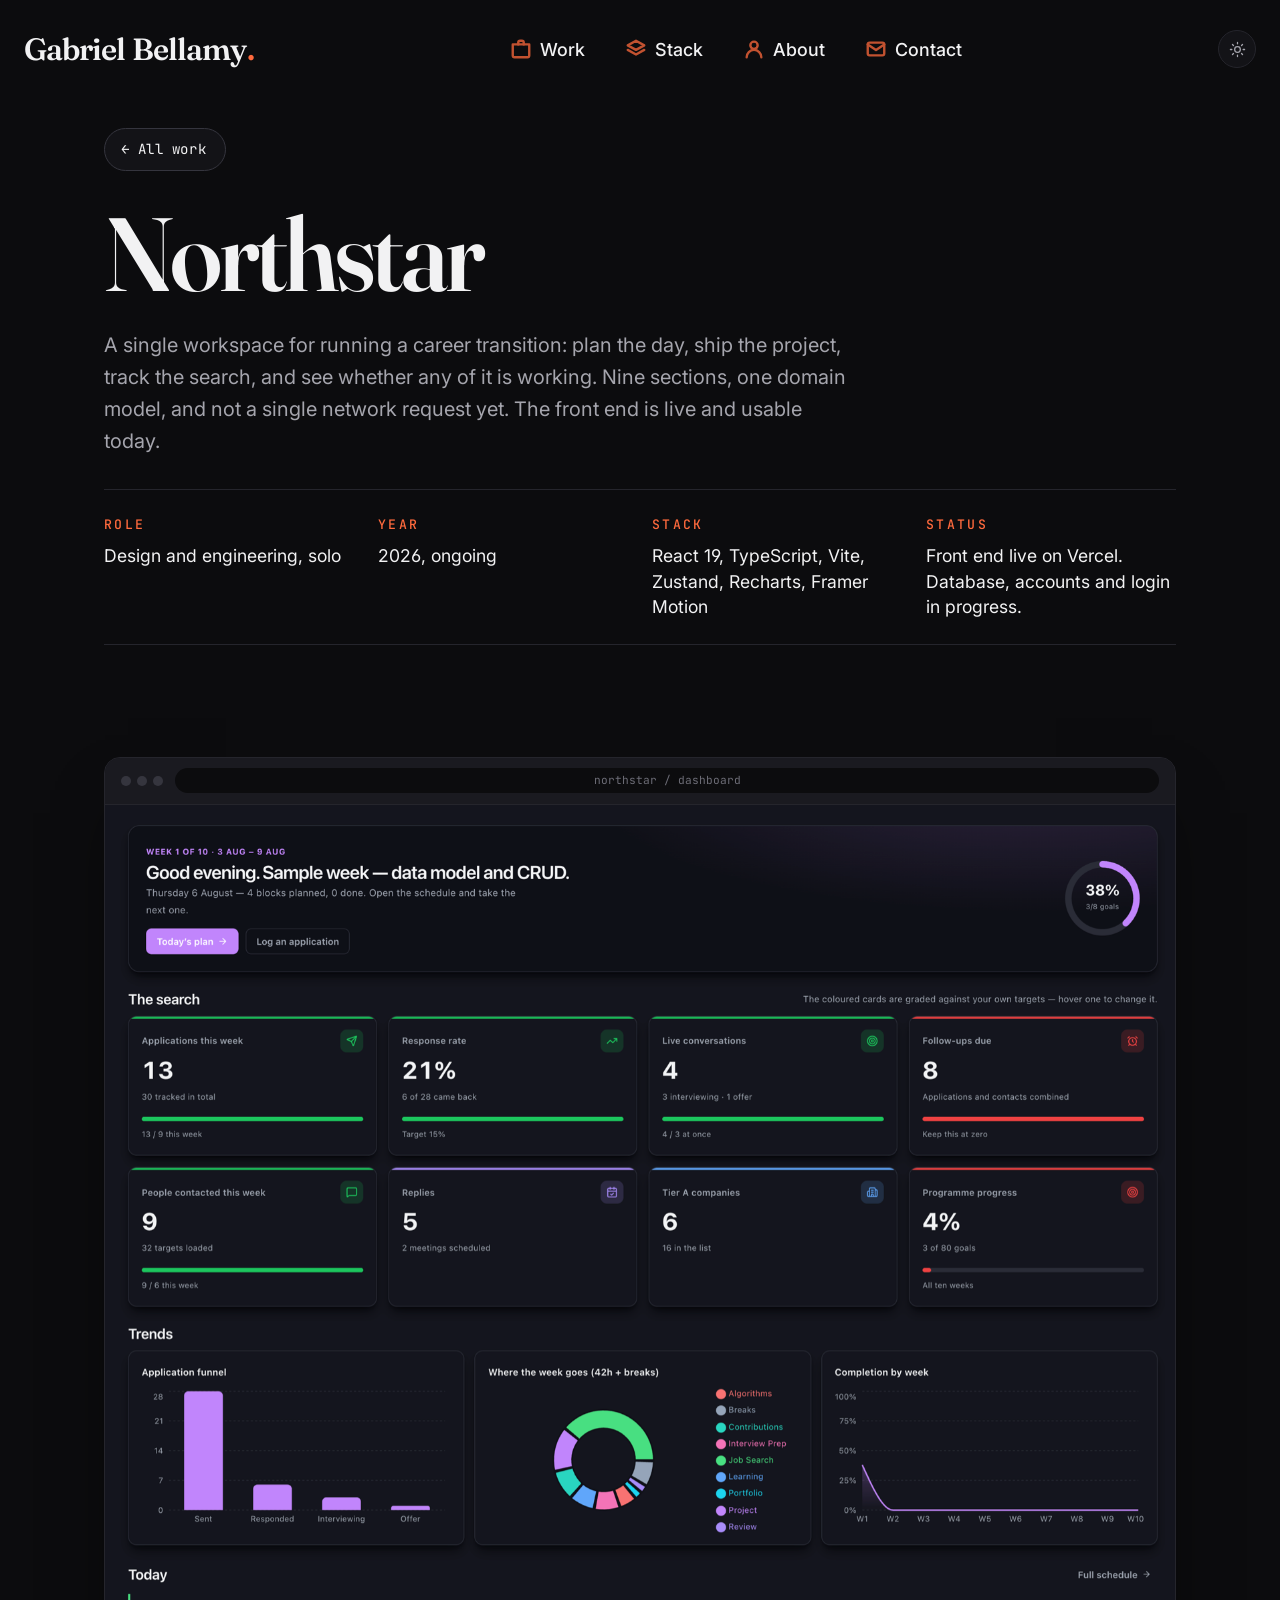
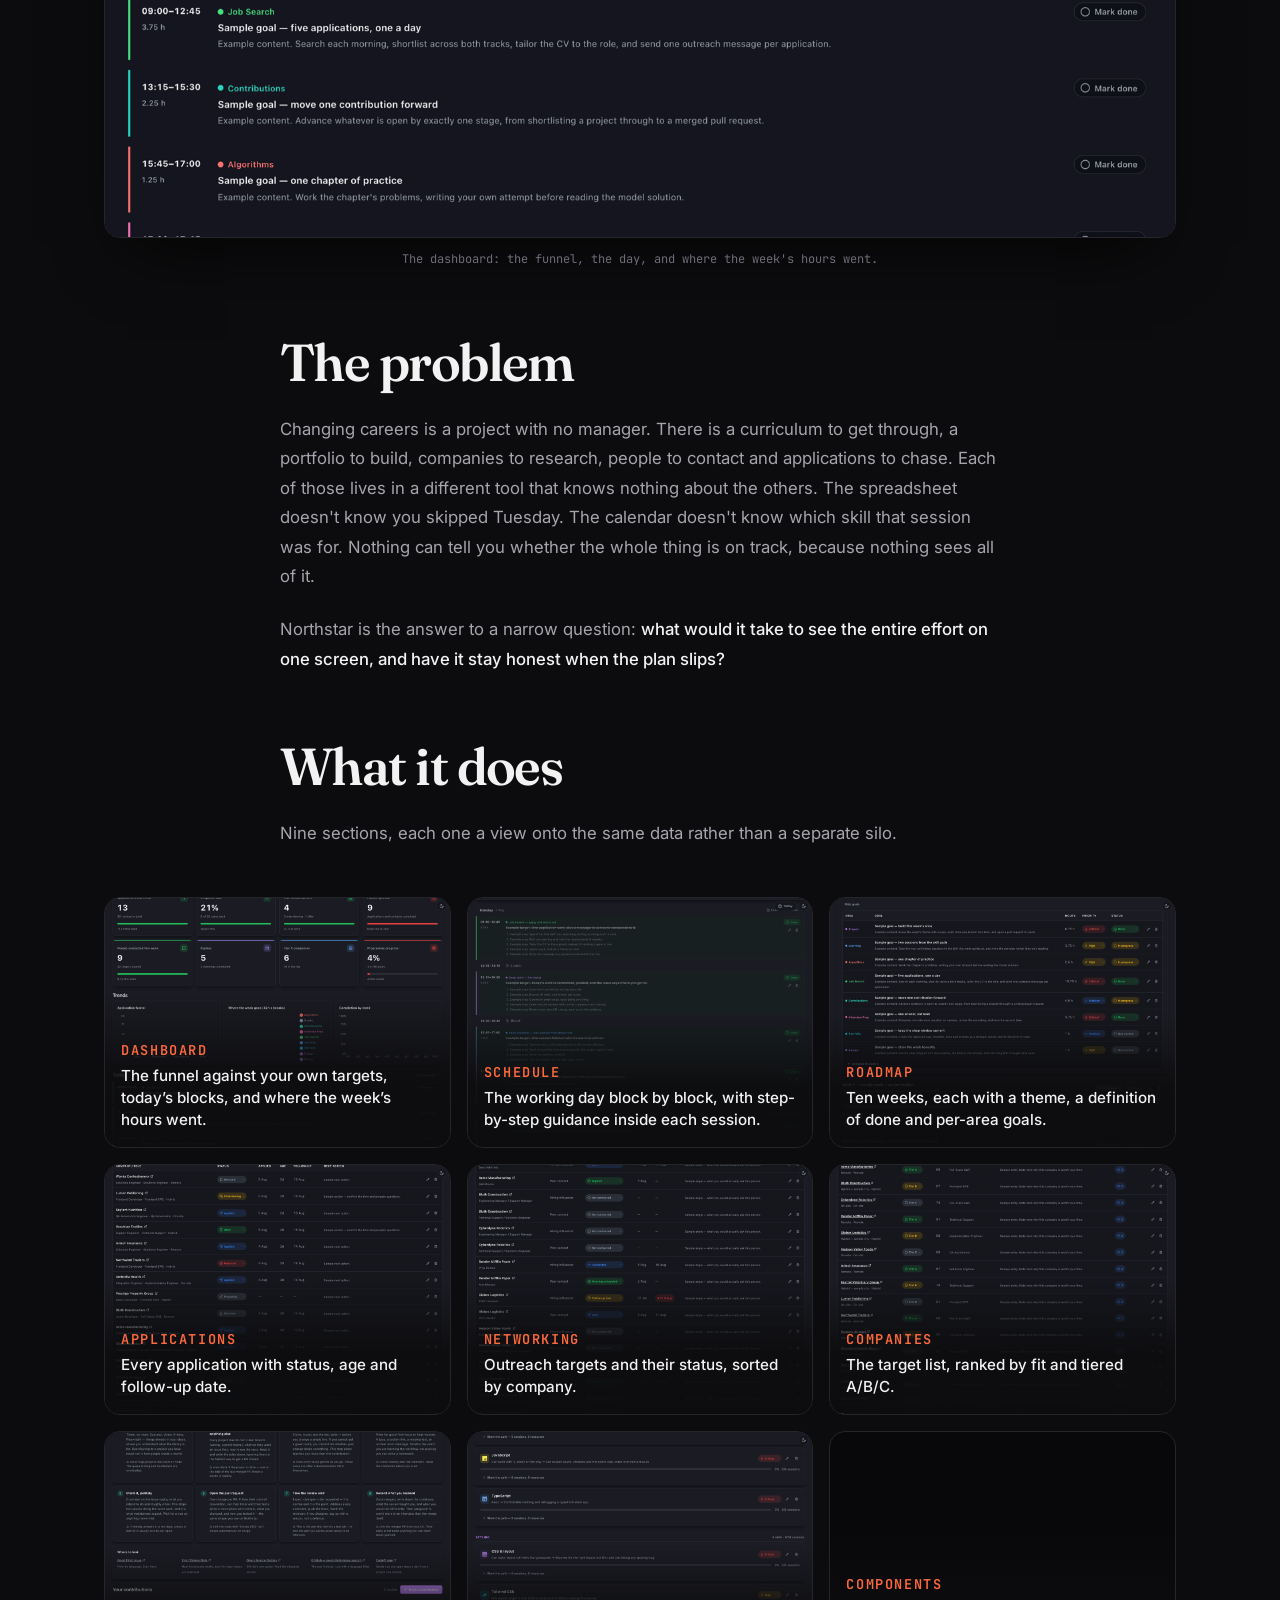
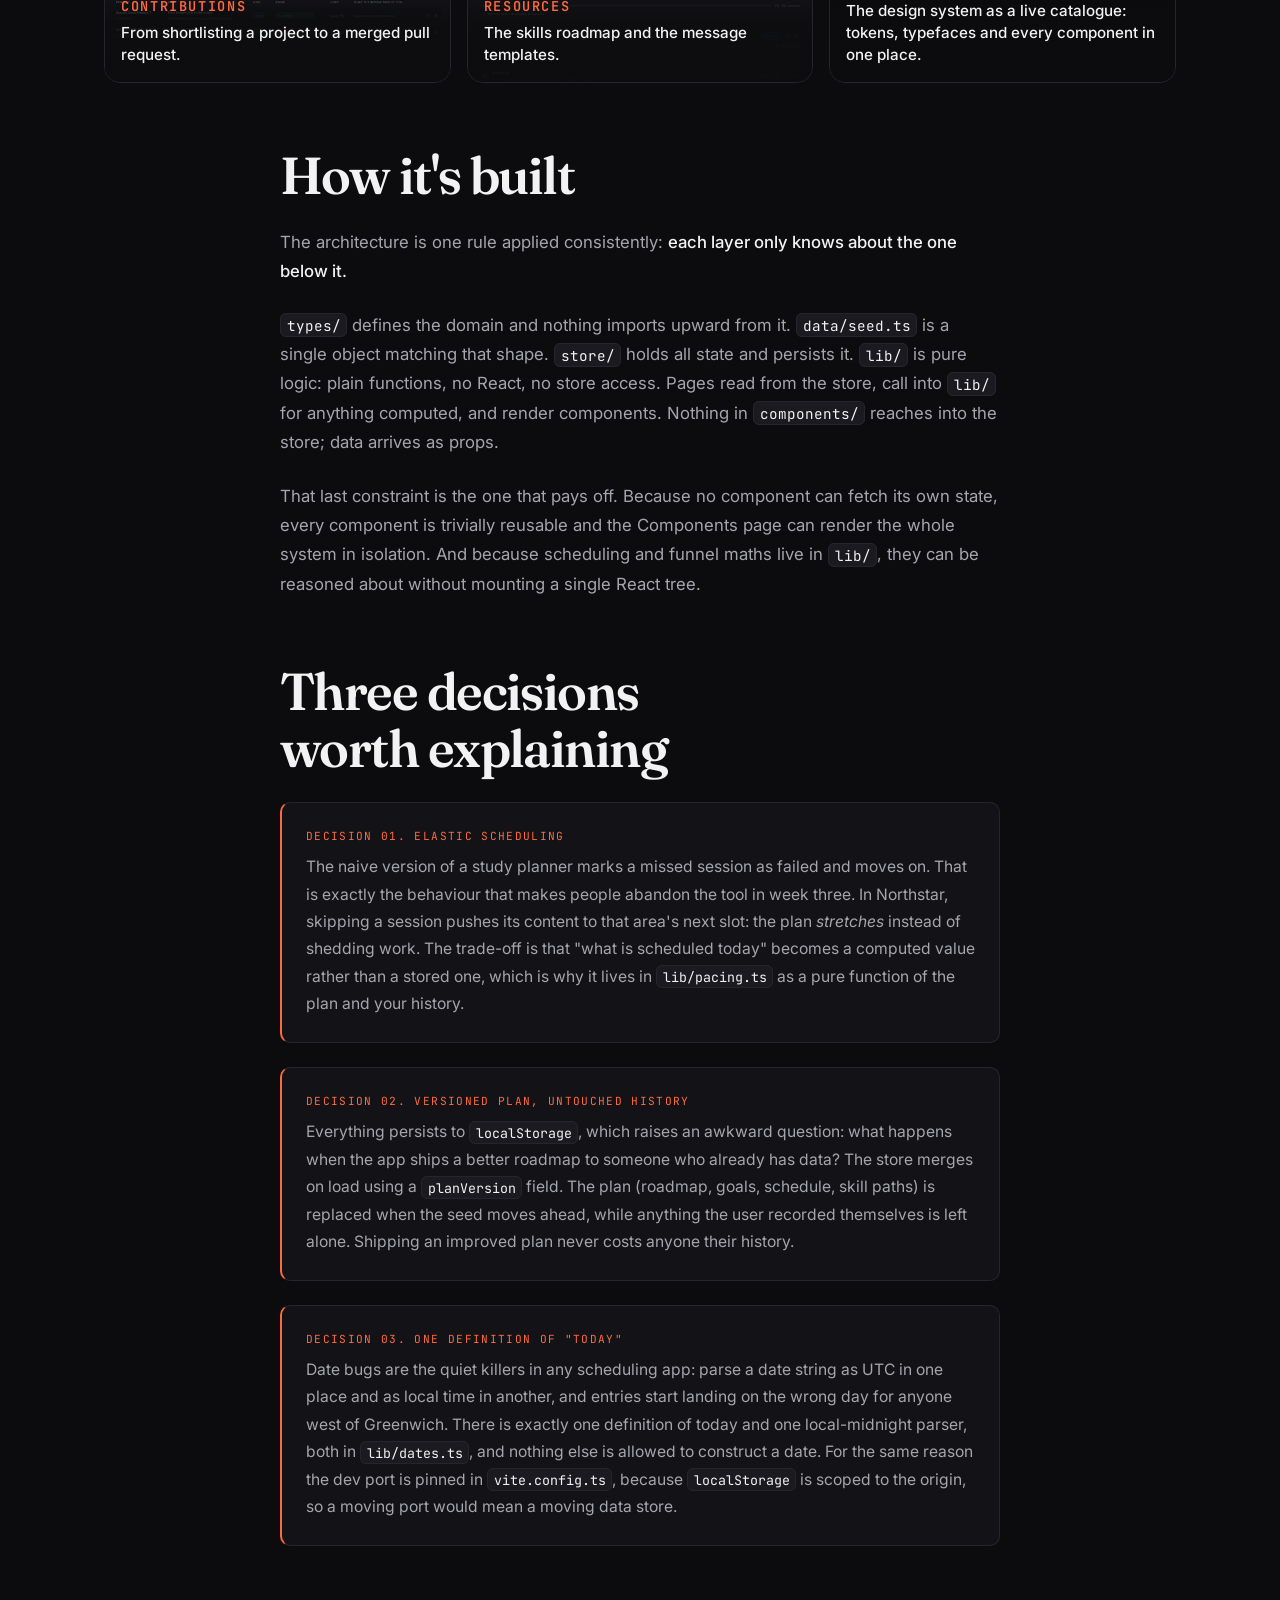
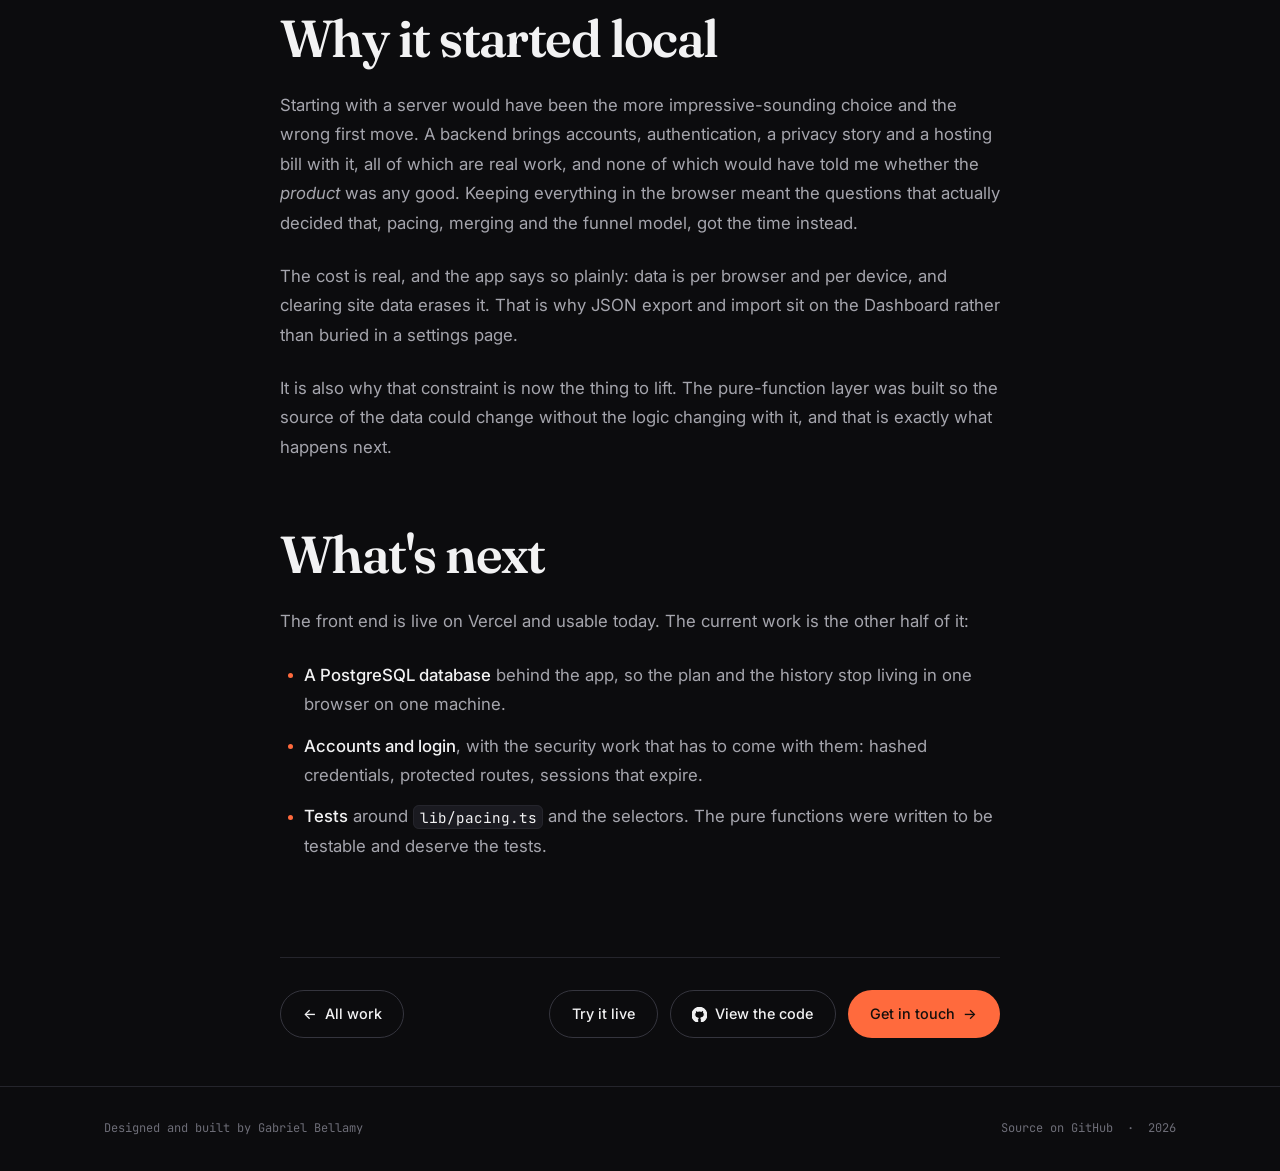
==== commit 27632267: "Rework the copy against the resume, and move icons into a sprite" ====
--- a/work/northstar.html
+++ b/work/northstar.html
@@ -4,14 +4,14 @@
   <meta charset="UTF-8" />
   <meta name="viewport" content="width=device-width, initial-scale=1.0" />
 
-  <title>Northstar — Case study | Gabriel Bellamy</title>
+  <title>Northstar, a case study | Gabriel Bellamy</title>
   <meta name="description" content="How Northstar was built: a nine-section career-operations workspace in React and TypeScript, with elastic scheduling, versioned local state and logic kept out of the components." />
   <meta name="author" content="Gabriel Bellamy" />
   <link rel="canonical" href="https://gbielbellamy.github.io/work/northstar.html" />
 
   <meta property="og:type" content="article" />
   <meta property="og:url" content="https://gbielbellamy.github.io/work/northstar.html" />
-  <meta property="og:title" content="Northstar — Case study" />
+  <meta property="og:title" content="Northstar, a case study" />
   <meta property="og:description" content="A nine-section career-operations workspace in React and TypeScript. Elastic scheduling, versioned local state, and logic kept out of the components." />
   <meta property="og:image" content="https://gbielbellamy.github.io/assets/og-image.png" />
   <meta property="og:image:width" content="1200" />
@@ -43,6 +43,45 @@
 
 <body>
 
+  <!--
+    Icon sprite. Every piece of icon geometry on the page lives here, once, and
+    the markup below refers to it by name. Keeps the document readable and lets
+    the browser reuse one definition wherever an icon appears.
+  -->
+  <svg class="visually-hidden" aria-hidden="true" focusable="false">
+    <defs>
+      <symbol id="i-work" viewBox="0 0 24 24">
+        <path d="M3 7h18v12a2 2 0 0 1-2 2H5a2 2 0 0 1-2-2z" />
+        <path d="M9 7V5a2 2 0 0 1 2-2h2a2 2 0 0 1 2 2v2" />
+      </symbol>
+      <symbol id="i-stack" viewBox="0 0 24 24">
+        <path d="m12 3 9 5-9 5-9-5z" />
+        <path d="m3 13 9 5 9-5" />
+      </symbol>
+      <symbol id="i-about" viewBox="0 0 24 24">
+        <circle cx="12" cy="8" r="4" />
+        <path d="M4 21a8 8 0 0 1 16 0" />
+      </symbol>
+      <symbol id="i-contact" viewBox="0 0 24 24">
+        <rect x="3" y="5" width="18" height="14" rx="2" />
+        <path d="m3 7 9 6 9-6" />
+      </symbol>
+      <symbol id="i-sun" viewBox="0 0 24 24">
+        <circle cx="12" cy="12" r="4" />
+        <path d="M12 2v2M12 20v2M4.9 4.9l1.4 1.4M17.7 17.7l1.4 1.4M2 12h2M20 12h2M4.9 19.1l1.4-1.4M17.7 6.3l1.4-1.4" />
+      </symbol>
+      <symbol id="i-moon" viewBox="0 0 24 24">
+        <path d="M21 12.8A9 9 0 1 1 11.2 3a7 7 0 0 0 9.8 9.8z" />
+      </symbol>
+      <symbol id="i-menu" viewBox="0 0 24 24">
+        <path d="M4 7h16M4 12h16M4 17h16" />
+      </symbol>
+      <symbol id="i-github" viewBox="0 0 24 24">
+        <path fill="currentColor" d="M12 .5a12 12 0 0 0-3.8 23.4c.6.1.8-.3.8-.6v-2c-3.3.7-4-1.6-4-1.6-.6-1.4-1.4-1.8-1.4-1.8-1.1-.7.1-.7.1-.7 1.2.1 1.8 1.2 1.8 1.2 1.1 1.8 2.8 1.3 3.5 1 .1-.8.4-1.3.8-1.6-2.7-.3-5.5-1.3-5.5-5.9 0-1.3.5-2.4 1.2-3.2-.1-.3-.5-1.5.1-3.2 0 0 1-.3 3.3 1.2a11.5 11.5 0 0 1 6 0C17.3 5 18.3 5.3 18.3 5.3c.6 1.7.2 2.9.1 3.2.8.8 1.2 1.9 1.2 3.2 0 4.6-2.8 5.6-5.5 5.9.4.4.8 1.1.8 2.2v3.3c0 .3.2.7.8.6A12 12 0 0 0 12 .5z" />
+      </symbol>
+    </defs>
+  </svg>
+
   <a href="#main" class="skip-link">Skip to main content</a>
 
   <div class="progress" role="presentation"></div>
@@ -52,27 +91,40 @@
       <a href="../index.html" class="nav__brand">Gabriel Bellamy<span class="accent">.</span></a>
 
       <ul class="nav__menu" id="nav-menu">
-        <li><a class="nav__link" href="../index.html#work"><svg class="nav__icon" viewBox="0 0 24 24" fill="none" stroke="currentColor" stroke-width="2.1" stroke-linecap="round" stroke-linejoin="round" aria-hidden="true"><path d="M3 7h18v12a2 2 0 0 1-2 2H5a2 2 0 0 1-2-2z"/><path d="M9 7V5a2 2 0 0 1 2-2h2a2 2 0 0 1 2 2v2"/></svg>Work</a></li>
-        <li><a class="nav__link" href="../index.html#stack"><svg class="nav__icon" viewBox="0 0 24 24" fill="none" stroke="currentColor" stroke-width="2.1" stroke-linecap="round" stroke-linejoin="round" aria-hidden="true"><path d="m12 3 9 5-9 5-9-5z"/><path d="m3 13 9 5 9-5"/></svg>Stack</a></li>
-        <li><a class="nav__link" href="../index.html#about"><svg class="nav__icon" viewBox="0 0 24 24" fill="none" stroke="currentColor" stroke-width="2.1" stroke-linecap="round" stroke-linejoin="round" aria-hidden="true"><circle cx="12" cy="8" r="4"/><path d="M4 21a8 8 0 0 1 16 0"/></svg>About</a></li>
-        <li><a class="nav__link" href="../index.html#contact"><svg class="nav__icon" viewBox="0 0 24 24" fill="none" stroke="currentColor" stroke-width="2.1" stroke-linecap="round" stroke-linejoin="round" aria-hidden="true"><rect x="3" y="5" width="18" height="14" rx="2"/><path d="m3 7 9 6 9-6"/></svg>Contact</a></li>
+        <li>
+          <a class="nav__link" href="../index.html#work">
+            <svg class="nav__icon" aria-hidden="true"><use href="#i-work" /></svg>
+            Work
+          </a>
+        </li>
+        <li>
+          <a class="nav__link" href="../index.html#stack">
+            <svg class="nav__icon" aria-hidden="true"><use href="#i-stack" /></svg>
+            Stack
+          </a>
+        </li>
+        <li>
+          <a class="nav__link" href="../index.html#about">
+            <svg class="nav__icon" aria-hidden="true"><use href="#i-about" /></svg>
+            About
+          </a>
+        </li>
+        <li>
+          <a class="nav__link" href="../index.html#contact">
+            <svg class="nav__icon" aria-hidden="true"><use href="#i-contact" /></svg>
+            Contact
+          </a>
+        </li>
       </ul>
 
       <div class="nav__actions">
         <button class="icon-btn theme-toggle" type="button" aria-label="Switch to light theme">
-          <svg class="icon-sun" viewBox="0 0 24 24" fill="none" stroke="currentColor" stroke-width="1.8" stroke-linecap="round" aria-hidden="true">
-            <circle cx="12" cy="12" r="4" />
-            <path d="M12 2v2M12 20v2M4.9 4.9l1.4 1.4M17.7 17.7l1.4 1.4M2 12h2M20 12h2M4.9 19.1l1.4-1.4M17.7 6.3l1.4-1.4" />
-          </svg>
-          <svg class="icon-moon" viewBox="0 0 24 24" fill="none" stroke="currentColor" stroke-width="1.8" stroke-linecap="round" stroke-linejoin="round" aria-hidden="true">
-            <path d="M21 12.8A9 9 0 1 1 11.2 3a7 7 0 0 0 9.8 9.8z" />
-          </svg>
+          <svg class="icon-sun" aria-hidden="true"><use href="#i-sun" /></svg>
+          <svg class="icon-moon" aria-hidden="true"><use href="#i-moon" /></svg>
         </button>
 
         <button class="icon-btn nav__burger" type="button" aria-label="Open menu" aria-expanded="false" aria-controls="nav-menu">
-          <svg viewBox="0 0 24 24" fill="none" stroke="currentColor" stroke-width="1.8" stroke-linecap="round" aria-hidden="true">
-            <path d="M4 7h16M4 12h16M4 17h16" />
-          </svg>
+          <svg aria-hidden="true"><use href="#i-menu" /></svg>
         </button>
       </div>
     </nav>
@@ -93,7 +145,8 @@
           <p class="cs-lede">
             A single workspace for running a career transition: plan the day, ship the
             project, track the search, and see whether any of it is working. Nine
-            sections, one domain model, and — for now — not a single network request.
+            sections, one domain model, and not a single network request yet. The front
+            end is live and usable today.
           </p>
 
           <dl class="cs-meta">
@@ -103,7 +156,7 @@
             </div>
             <div>
               <dt>Year</dt>
-              <dd>2026 — ongoing</dd>
+              <dd>2026, ongoing</dd>
             </div>
             <div>
               <dt>Stack</dt>
@@ -111,7 +164,7 @@
             </div>
             <div>
               <dt>Status</dt>
-              <dd>Runs locally — database, accounts and login in progress</dd>
+              <dd>Front end live on Vercel. Database, accounts and login in progress.</dd>
             </div>
           </dl>
         </div>
@@ -146,7 +199,7 @@
           <p>
             Changing careers is a project with no manager. There is a curriculum to get
             through, a portfolio to build, companies to research, people to contact and
-            applications to chase — and each of those lives in a different tool that
+            applications to chase. Each of those lives in a different tool that
             knows nothing about the others. The spreadsheet doesn't know you skipped
             Tuesday. The calendar doesn't know which skill that session was for. Nothing
             can tell you whether the whole thing is on track, because nothing sees all
@@ -273,7 +326,7 @@
                    width="1200" height="870" loading="lazy" decoding="async" />
               <figcaption>
                 <strong>Components</strong>
-                <span>The design system as a live catalogue — tokens, typefaces and every component in one place.</span>
+                <span>The design system as a live catalogue: tokens, typefaces and every component in one place.</span>
               </figcaption>
             </figure>
         </div>
@@ -290,7 +343,7 @@
             <code>types/</code> defines the domain and nothing imports upward from it.
             <code>data/seed.ts</code> is a single object matching that shape.
             <code>store/</code> holds all state and persists it. <code>lib/</code> is
-            pure logic — plain functions, no React, no store access. Pages read from the
+            pure logic: plain functions, no React, no store access. Pages read from the
             store, call into <code>lib/</code> for anything computed, and render
             components. Nothing in <code>components/</code> reaches into the store;
             data arrives as props.
@@ -306,7 +359,7 @@
           <h2>Three decisions worth explaining</h2>
 
           <div class="callout">
-            <span class="callout__label">Decision 01 — Elastic scheduling</span>
+            <span class="callout__label">Decision 01. Elastic scheduling</span>
             <p>
               The naive version of a study planner marks a missed session as failed and
               moves on. That is exactly the behaviour that makes people abandon the
@@ -320,12 +373,12 @@
           </div>
 
           <div class="callout">
-            <span class="callout__label">Decision 02 — Versioned plan, untouched history</span>
+            <span class="callout__label">Decision 02. Versioned plan, untouched history</span>
             <p>
               Everything persists to <code>localStorage</code>, which raises an awkward
               question: what happens when the app ships a better roadmap to someone who
               already has data? The store merges on load using a
-              <code>planVersion</code> field — the plan (roadmap, goals, schedule, skill
+              <code>planVersion</code> field. The plan (roadmap, goals, schedule, skill
               paths) is replaced when the seed moves ahead, while anything the user
               recorded themselves is left alone. Shipping an improved plan never costs
               anyone their history.
@@ -333,7 +386,7 @@
           </div>
 
           <div class="callout">
-            <span class="callout__label">Decision 03 — One definition of "today"</span>
+            <span class="callout__label">Decision 03. One definition of "today"</span>
             <p>
               Date bugs are the quiet killers in any scheduling app: parse a date string
               as UTC in one place and as local time in another, and entries start
@@ -341,7 +394,7 @@
               one definition of today and one local-midnight parser, both in
               <code>lib/dates.ts</code>, and nothing else is allowed to construct a
               date. For the same reason the dev port is pinned in
-              <code>vite.config.ts</code> — <code>localStorage</code> is scoped to the
+              <code>vite.config.ts</code>, because <code>localStorage</code> is scoped to the
               origin, so a moving port would mean a moving data store.
             </p>
           </div>
@@ -350,10 +403,10 @@
           <p>
             Starting with a server would have been the more impressive-sounding choice
             and the wrong first move. A backend brings accounts, authentication, a
-            privacy story and a hosting bill with it — all of which are real work, and
+            privacy story and a hosting bill with it, all of which are real work, and
             none of which would have told me whether the <em>product</em> was any good.
             Keeping everything in the browser meant the questions that actually decided
-            that — pacing, merging, the funnel model — got the time instead.
+            that, pacing, merging and the funnel model, got the time instead.
           </p>
           <p>
             The cost is real, and the app says so plainly: data is per browser and per
@@ -368,7 +421,8 @@
 
           <h2>What's next</h2>
           <p>
-            Northstar runs locally today. The current work is the other half of it:
+            The front end is <a href="https://northstar-project-ruby.vercel.app/" target="_blank" rel="noopener noreferrer">live on Vercel</a>
+            and usable today. The current work is the other half of it:
           </p>
           <ul>
             <li>
@@ -377,12 +431,8 @@
             </li>
             <li>
               <strong>Accounts and login</strong>, with the security work that has to
-              come with them — hashed credentials, protected routes, sessions that
+              come with them: hashed credentials, protected routes, sessions that
               expire.
-            </li>
-            <li>
-              <strong>A public deployment</strong>, so the app can be tried rather than
-              described.
             </li>
             <li>
               <strong>Tests</strong> around <code>lib/pacing.ts</code> and the
@@ -396,10 +446,11 @@
               <span aria-hidden="true">←</span> All work
             </a>
             <div class="featured__actions">
+              <a class="btn btn--outline" href="https://northstar-project-ruby.vercel.app/" target="_blank" rel="noopener noreferrer">
+                Try it live
+              </a>
               <a class="btn btn--outline" href="https://github.com/gbielbellamy/northstar-project" target="_blank" rel="noopener noreferrer">
-                <svg class="btn__icon" viewBox="0 0 24 24" fill="currentColor" aria-hidden="true">
-                  <path d="M12 .5a12 12 0 0 0-3.8 23.4c.6.1.8-.3.8-.6v-2c-3.3.7-4-1.6-4-1.6-.6-1.4-1.4-1.8-1.4-1.8-1.1-.7.1-.7.1-.7 1.2.1 1.8 1.2 1.8 1.2 1.1 1.8 2.8 1.3 3.5 1 .1-.8.4-1.3.8-1.6-2.7-.3-5.5-1.3-5.5-5.9 0-1.3.5-2.4 1.2-3.2-.1-.3-.5-1.5.1-3.2 0 0 1-.3 3.3 1.2a11.5 11.5 0 0 1 6 0C17.3 5 18.3 5.3 18.3 5.3c.6 1.7.2 2.9.1 3.2.8.8 1.2 1.9 1.2 3.2 0 4.6-2.8 5.6-5.5 5.9.4.4.8 1.1.8 2.2v3.3c0 .3.2.7.8.6A12 12 0 0 0 12 .5z" />
-                </svg>
+                <svg class="btn__icon" aria-hidden="true"><use href="#i-github" /></svg>
                 View the code
               </a>
               <a class="btn btn--primary" href="../index.html#contact">
--- a/css/style.css
+++ b/css/style.css
@@ -1,5 +1,5 @@
 /* ==========================================================================
-   Gabriel Bellamy — single stylesheet
+   Gabriel Bellamy, single stylesheet
    --------------------------------------------------------------------------
    Contents:
      1.  Design tokens (color, type, space, shadows)
@@ -439,6 +439,33 @@
   transform: translateY(0);
 }
 
+/* --- Icon drawing --------------------------------------------------------
+   The sprite holds geometry only, so the drawing style lives here. Outline
+   icons are stroked; brand marks carry their own fill on the path, which wins
+   over anything inherited, so one rule covers both.
+   -------------------------------------------------------------------------- */
+.nav__icon,
+.icon-btn svg,
+.btn__icon,
+.mail-send,
+.stack-card__icon svg {
+  fill: none;
+  stroke: currentColor;
+  stroke-linecap: round;
+  stroke-linejoin: round;
+}
+
+.icon-btn svg,
+.btn__icon,
+.stack-card__icon svg {
+  stroke-width: 1.8;
+}
+
+.flag {
+  fill: none;
+  stroke: none;
+}
+
 /* Icons sit inside buttons and scale with the label. */
 .btn__icon {
   width: 1.05em;
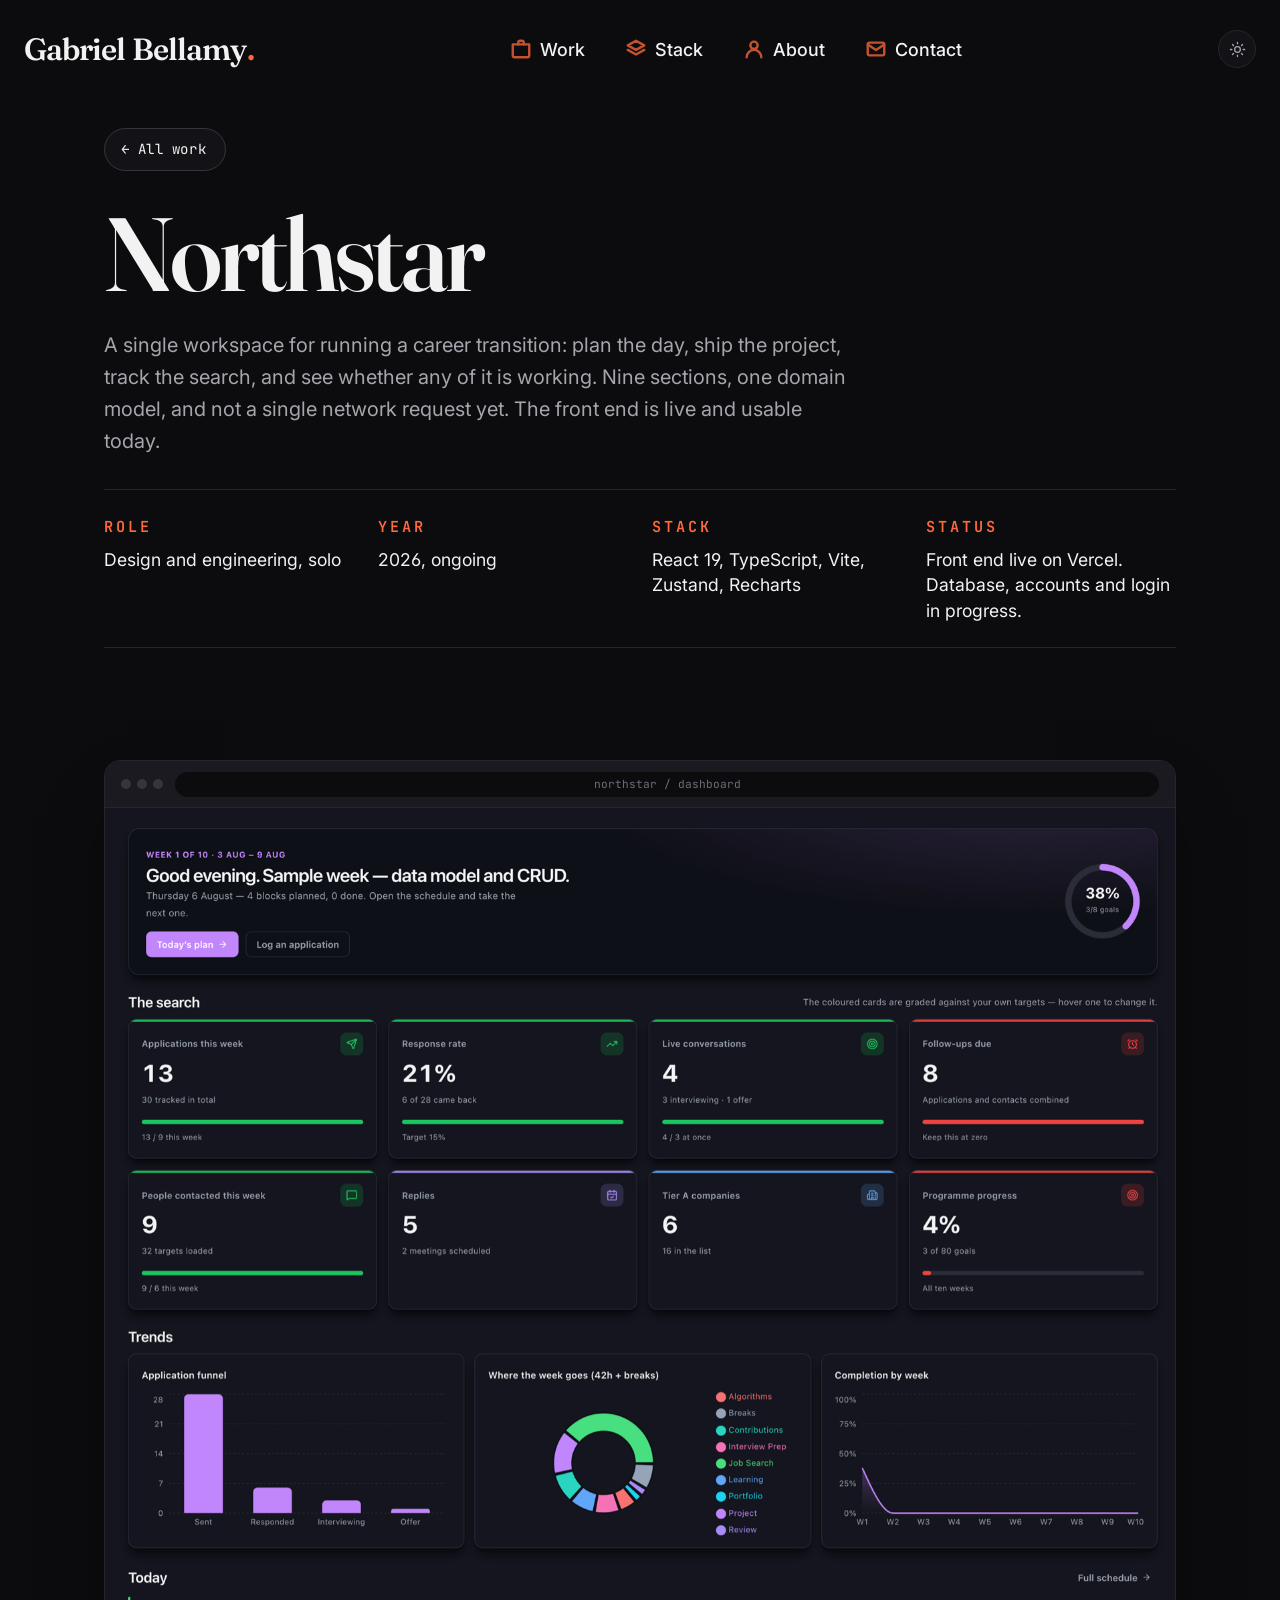
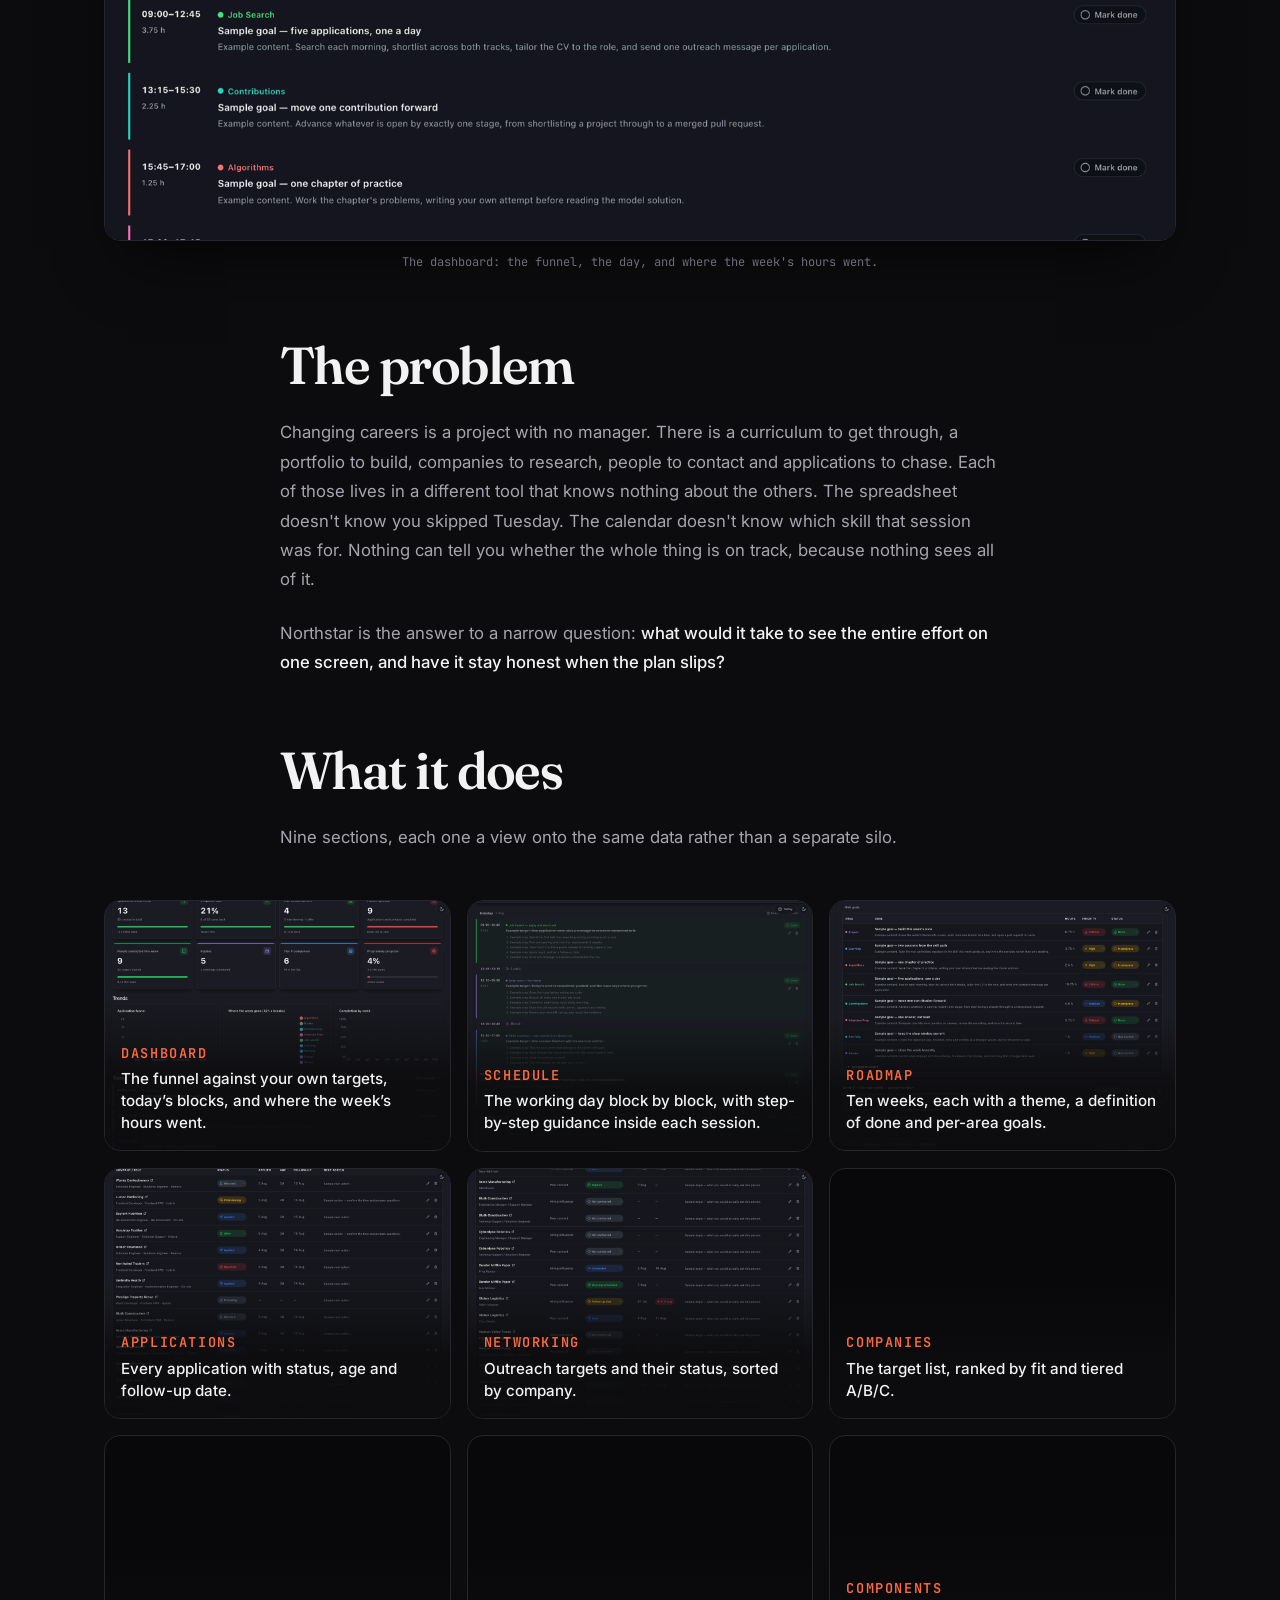
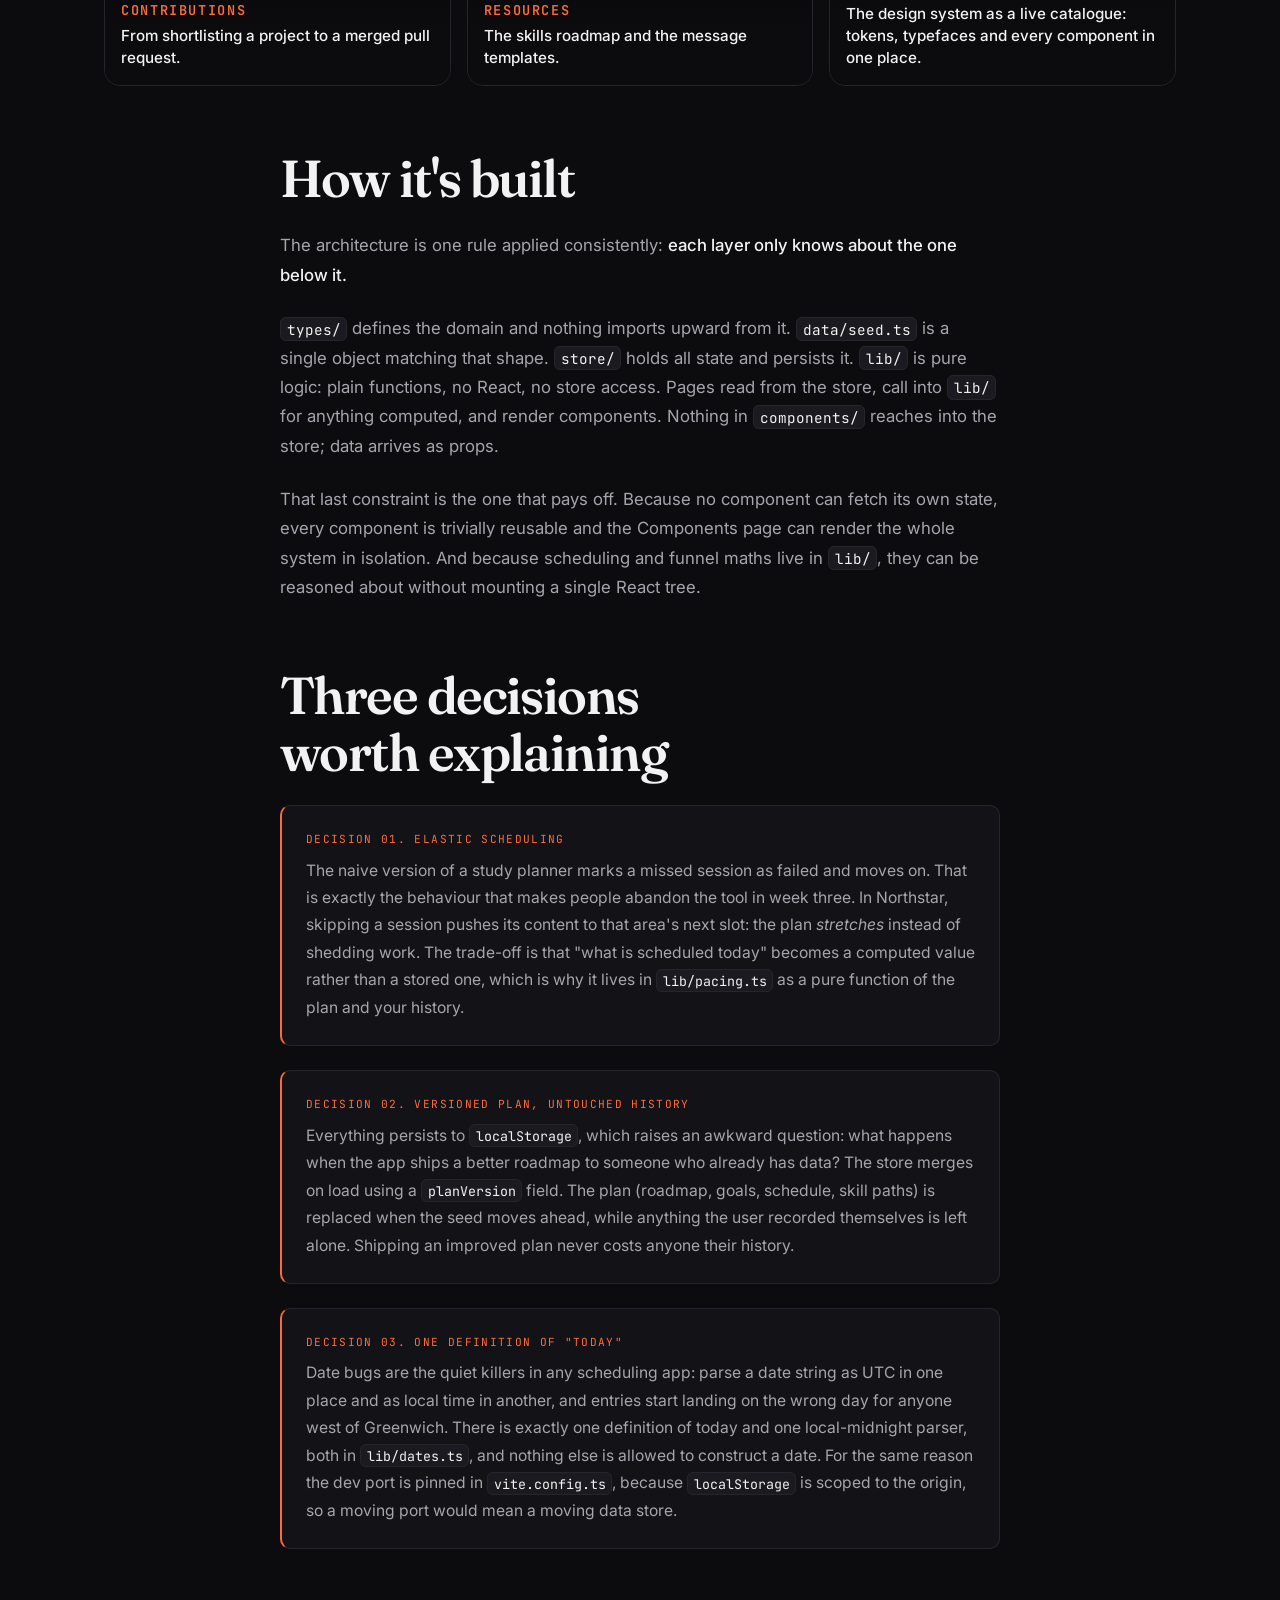
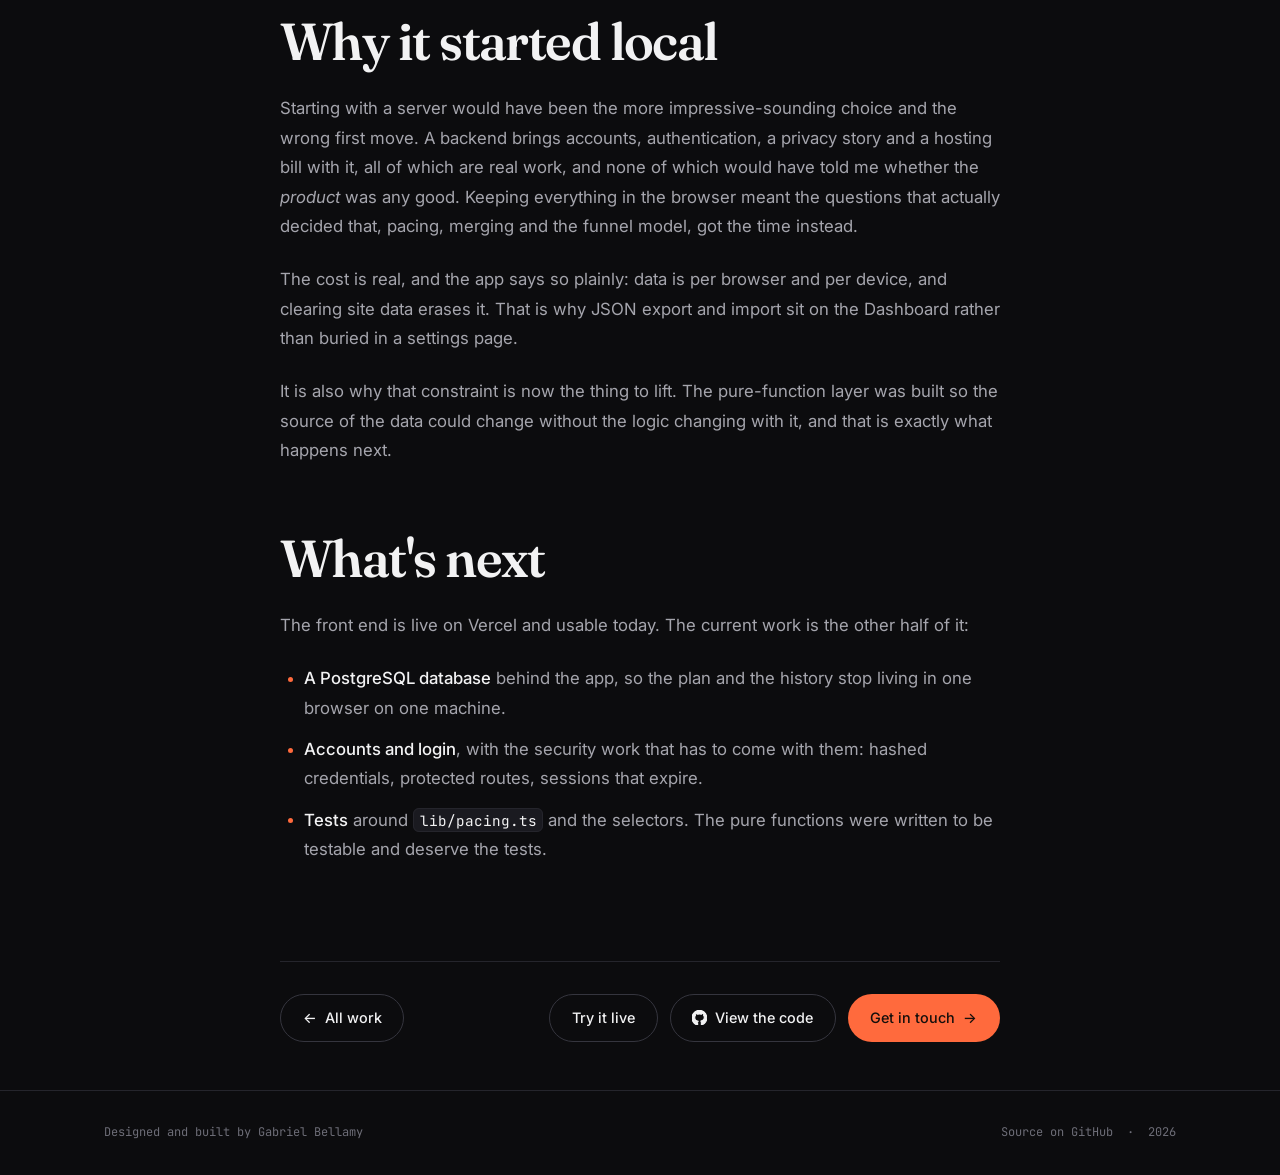
==== commit bf655794: "Drop Framer Motion from Northstar, credit it where it is used" ====
--- a/work/northstar.html
+++ b/work/northstar.html
@@ -160,7 +160,7 @@
             </div>
             <div>
               <dt>Stack</dt>
-              <dd>React 19, TypeScript, Vite, Zustand, Recharts, Framer Motion</dd>
+              <dd>React 19, TypeScript, Vite, Zustand, Recharts</dd>
             </div>
             <div>
               <dt>Status</dt>
--- a/css/style.css
+++ b/css/style.css
@@ -296,21 +296,21 @@
 .section-label {
   display: flex;
   align-items: center;
-  gap: var(--space-3);
-  margin-bottom: var(--space-4);
+  gap: var(--space-4);
+  margin-bottom: var(--space-6);
   color: var(--accent);
   font-family: var(--font-mono);
-  font-size: 0.82rem;
-  font-weight: 500;
-  letter-spacing: 0.18em;
+  font-size: 1.05rem;
+  font-weight: 600;
+  letter-spacing: 0.2em;
   text-transform: uppercase;
 }
 
 .section-label::before {
   content: '';
-  width: 2.5rem;
-  height: 2px;
-  border-radius: 2px;
+  width: 3.5rem;
+  height: 3px;
+  border-radius: 3px;
   background: var(--accent);
 }
 
@@ -538,20 +538,24 @@
   gap: var(--space-2);
 }
 
-.tag {
+.tag,
+.tech {
   display: inline-flex;
   align-items: center;
-  gap: 0.35rem;
-  padding: 0.2rem 0.65rem;
+  gap: 0.4rem;
+  padding: 0.32rem 0.75rem;
   border: 1px solid var(--border);
   border-radius: var(--radius-full);
   background: var(--bg-elev-2);
-  color: var(--text-2);
-  font-family: var(--font-mono);
-  font-size: 0.7rem;
-  letter-spacing: 0.03em;
+  color: var(--text);
+  font-family: var(--font-mono);
+  font-size: 0.82rem;
+  letter-spacing: 0.02em;
   white-space: nowrap;
-}
+  transition: border-color var(--dur-fast) var(--ease-out),
+              color var(--dur-fast) var(--ease-out);
+}
+
 
 /* Technology chips with their brand mark. Each item carries its own colour
    in --tech; the label stays in the theme's text colour so it always reads. */
@@ -562,32 +566,11 @@
   margin-top: var(--space-1);
 }
 
-.tech {
-  display: inline-flex;
-  align-items: center;
-  gap: 0.4rem;
-  padding: 0.22rem 0.6rem;
-  border: 1px solid var(--border);
-  border-radius: var(--radius-full);
-  background: var(--bg-elev-2);
-  color: var(--text-2);
-  font-family: var(--font-mono);
-  font-size: 0.68rem;
-  white-space: nowrap;
-  transition: border-color var(--dur-fast) var(--ease-out),
-              color var(--dur-fast) var(--ease-out);
-}
-
-.tech svg {
-  width: 12px;
-  height: 12px;
-  flex: none;
-  color: var(--tech);
-}
-
+
+
+.tag:hover,
 .tech:hover {
-  border-color: var(--tech);
-  color: var(--text);
+  border-color: var(--tech, var(--border-2));
 }
 
 /* Spoken languages, each with its flag. */
@@ -602,13 +585,13 @@
   display: inline-flex;
   align-items: center;
   gap: 0.4rem;
-  padding: 0.22rem 0.6rem 0.22rem 0.35rem;
+  padding: 0.32rem 0.75rem 0.32rem 0.45rem;
   border: 1px solid var(--border);
   border-radius: var(--radius-full);
   background: var(--bg-elev-2);
   color: var(--text);
   font-family: var(--font-mono);
-  font-size: 0.68rem;
+  font-size: 0.82rem;
   white-space: nowrap;
   transition: border-color var(--dur-fast) var(--ease-out);
 }
@@ -618,8 +601,8 @@
 }
 
 .flag {
-  width: 17px;
-  height: 12px;
+  width: 21px;
+  height: 15px;
   flex: none;
   border-radius: 2px;
   box-shadow: 0 0 0 1px rgba(0, 0, 0, 0.14) inset;
@@ -630,9 +613,10 @@
 }
 
 /* The glyph carries the brand colour; the label stays in theme colour. */
-.tag svg {
-  width: 12px;
-  height: 12px;
+.tag svg,
+.tech svg {
+  width: 15px;
+  height: 15px;
   flex: none;
   color: var(--tech, currentColor);
 }
@@ -662,19 +646,20 @@
   display: inline-flex;
   align-items: center;
   gap: var(--space-2);
-  padding: 0.3rem 0.85rem;
-  border: 1px solid var(--border);
+  padding: 0.5rem 1.15rem;
+  border: 1px solid var(--accent-line);
   border-radius: var(--radius-full);
-  background: var(--bg-elev);
-  color: var(--text-2);
-  font-family: var(--font-mono);
-  font-size: 0.72rem;
-  letter-spacing: 0.06em;
+  background: var(--accent-soft);
+  color: var(--text);
+  font-family: var(--font-mono);
+  font-size: 0.92rem;
+  font-weight: 500;
+  letter-spacing: 0.04em;
 }
 
 .pill__dot {
-  width: 7px;
-  height: 7px;
+  width: 9px;
+  height: 9px;
   border-radius: 50%;
   background: var(--ok);
   box-shadow: 0 0 0 0 color-mix(in srgb, var(--ok) 60%, transparent);
@@ -1039,16 +1024,18 @@
 }
 
 .hero__card dt {
-  color: var(--text-3);
-  font-family: var(--font-mono);
-  font-size: 0.68rem;
-  letter-spacing: 0.12em;
+  color: var(--accent);
+  font-family: var(--font-mono);
+  font-size: 0.82rem;
+  font-weight: 500;
+  letter-spacing: 0.16em;
   text-transform: uppercase;
 }
 
 .hero__card dd {
   color: var(--text);
-  font-size: 0.95rem;
+  font-size: 1rem;
+  line-height: 1.55;
 }
 
 
@@ -1093,20 +1080,20 @@
 .featured__kicker {
   display: flex;
   align-items: center;
-  gap: var(--space-3);
+  gap: var(--space-4);
   color: var(--accent);
   font-family: var(--font-mono);
-  font-size: 0.82rem;
-  font-weight: 500;
-  letter-spacing: 0.18em;
+  font-size: 1.05rem;
+  font-weight: 600;
+  letter-spacing: 0.2em;
   text-transform: uppercase;
 }
 
 .featured__kicker::before {
   content: '';
-  width: 2.5rem;
-  height: 2px;
-  border-radius: 2px;
+  width: 3.5rem;
+  height: 3px;
+  border-radius: 3px;
   background: var(--accent);
 }
 
@@ -1614,9 +1601,9 @@
   margin-bottom: var(--space-2);
   color: var(--accent);
   font-family: var(--font-mono);
-  font-size: 0.82rem;
-  font-weight: 500;
-  letter-spacing: 0.18em;
+  font-size: 0.95rem;
+  font-weight: 600;
+  letter-spacing: 0.2em;
   text-transform: uppercase;
 }
 
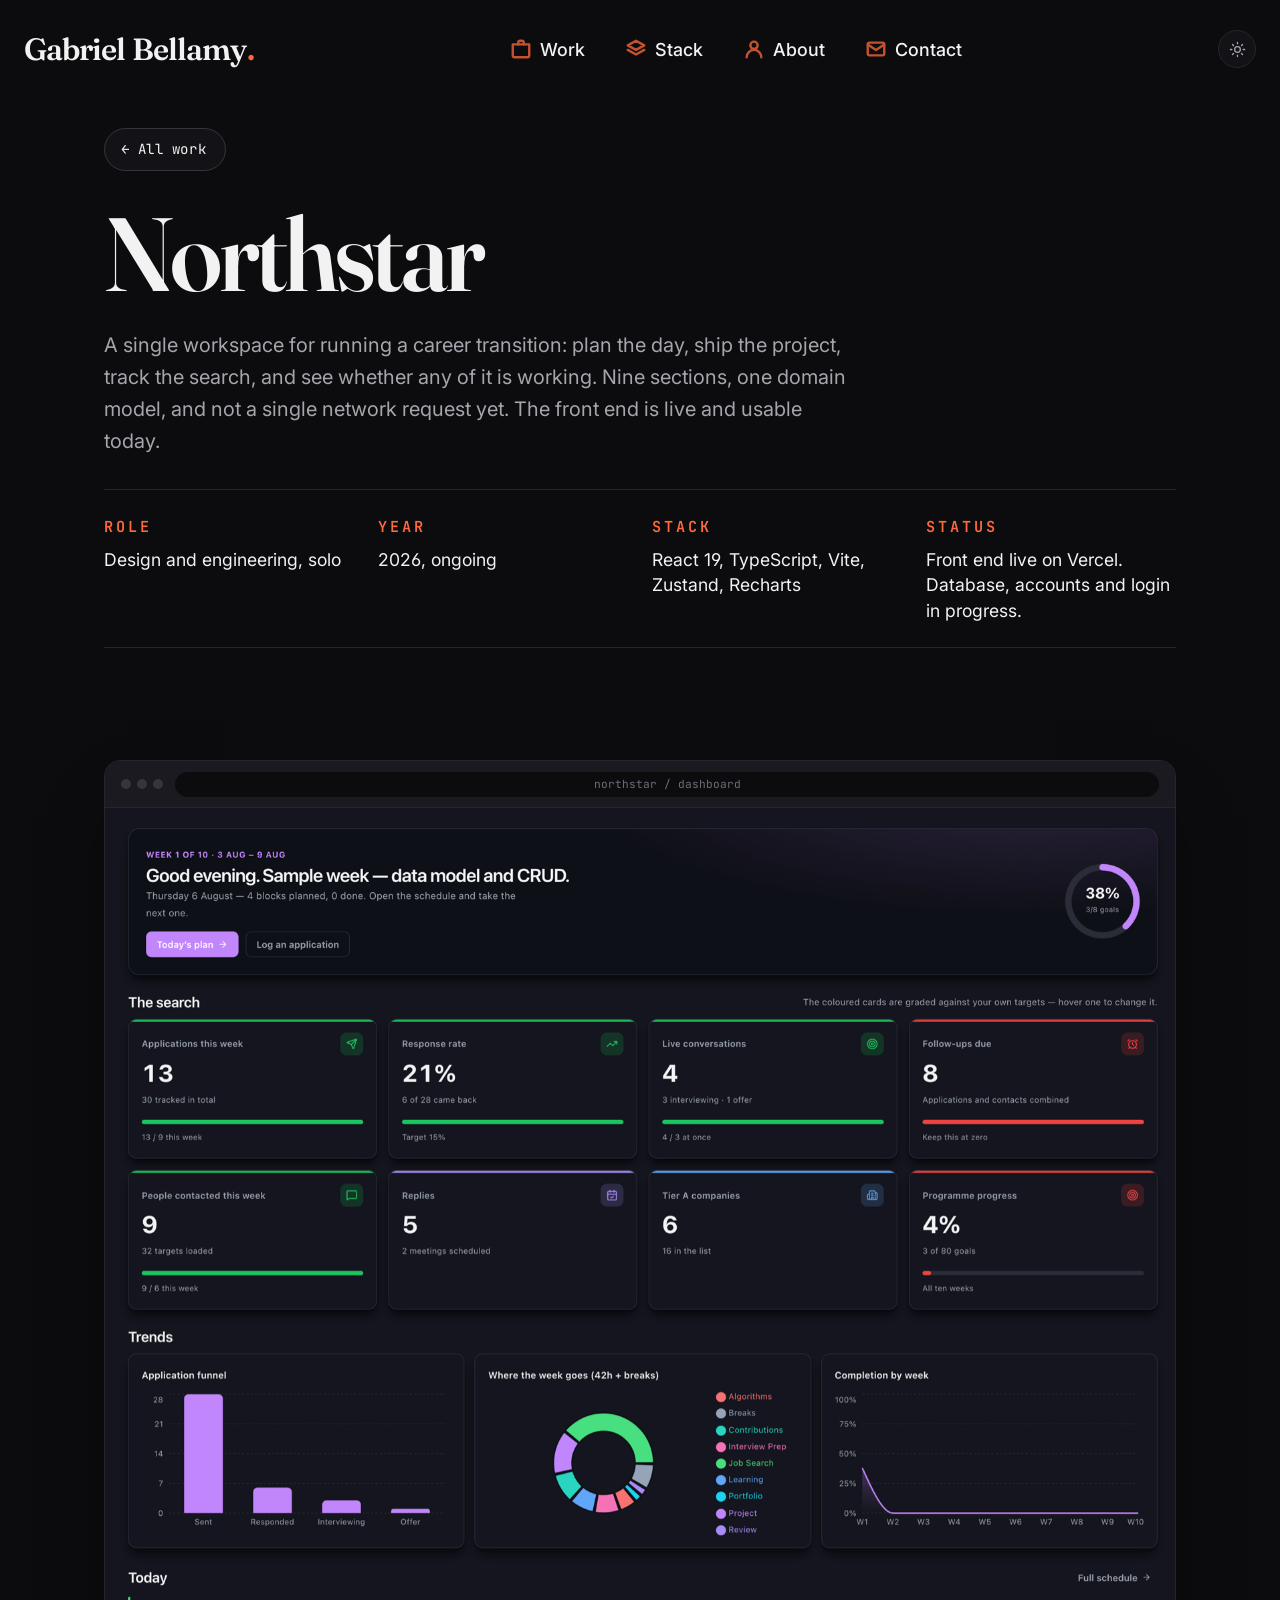
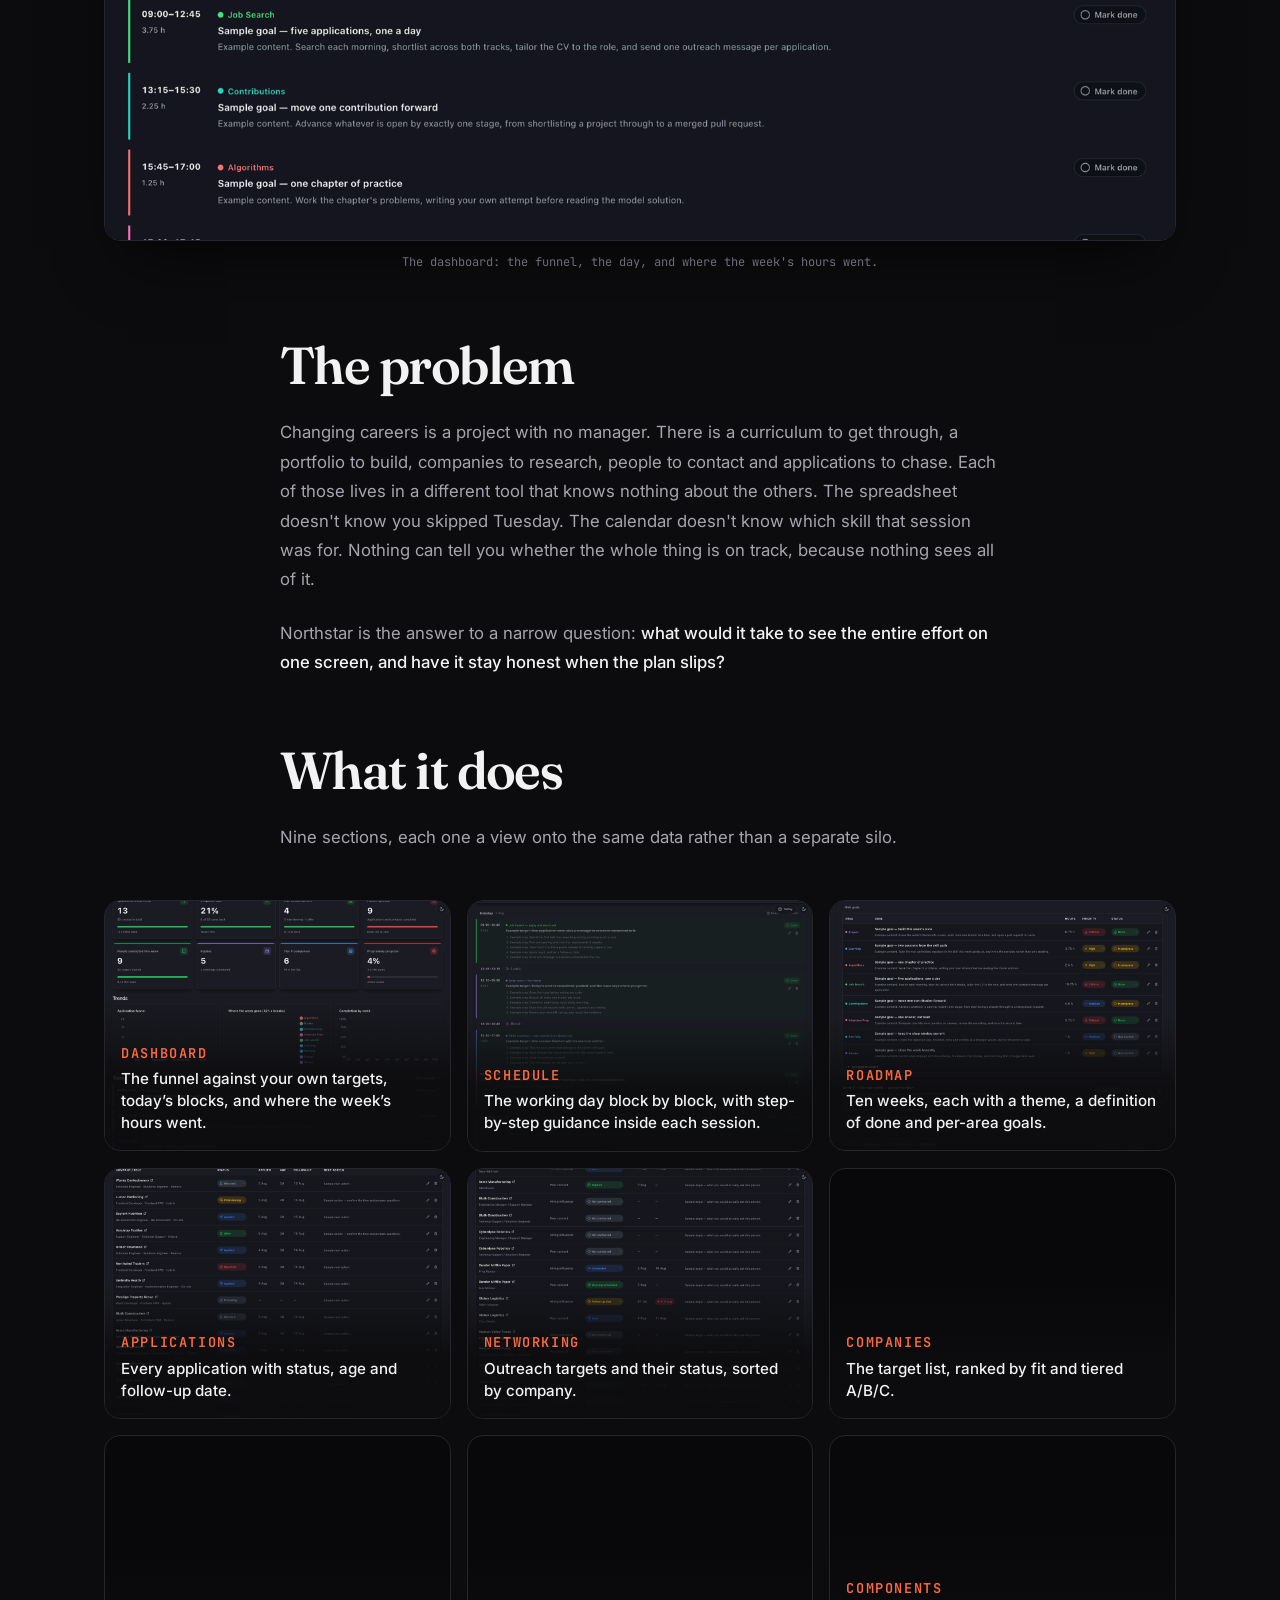
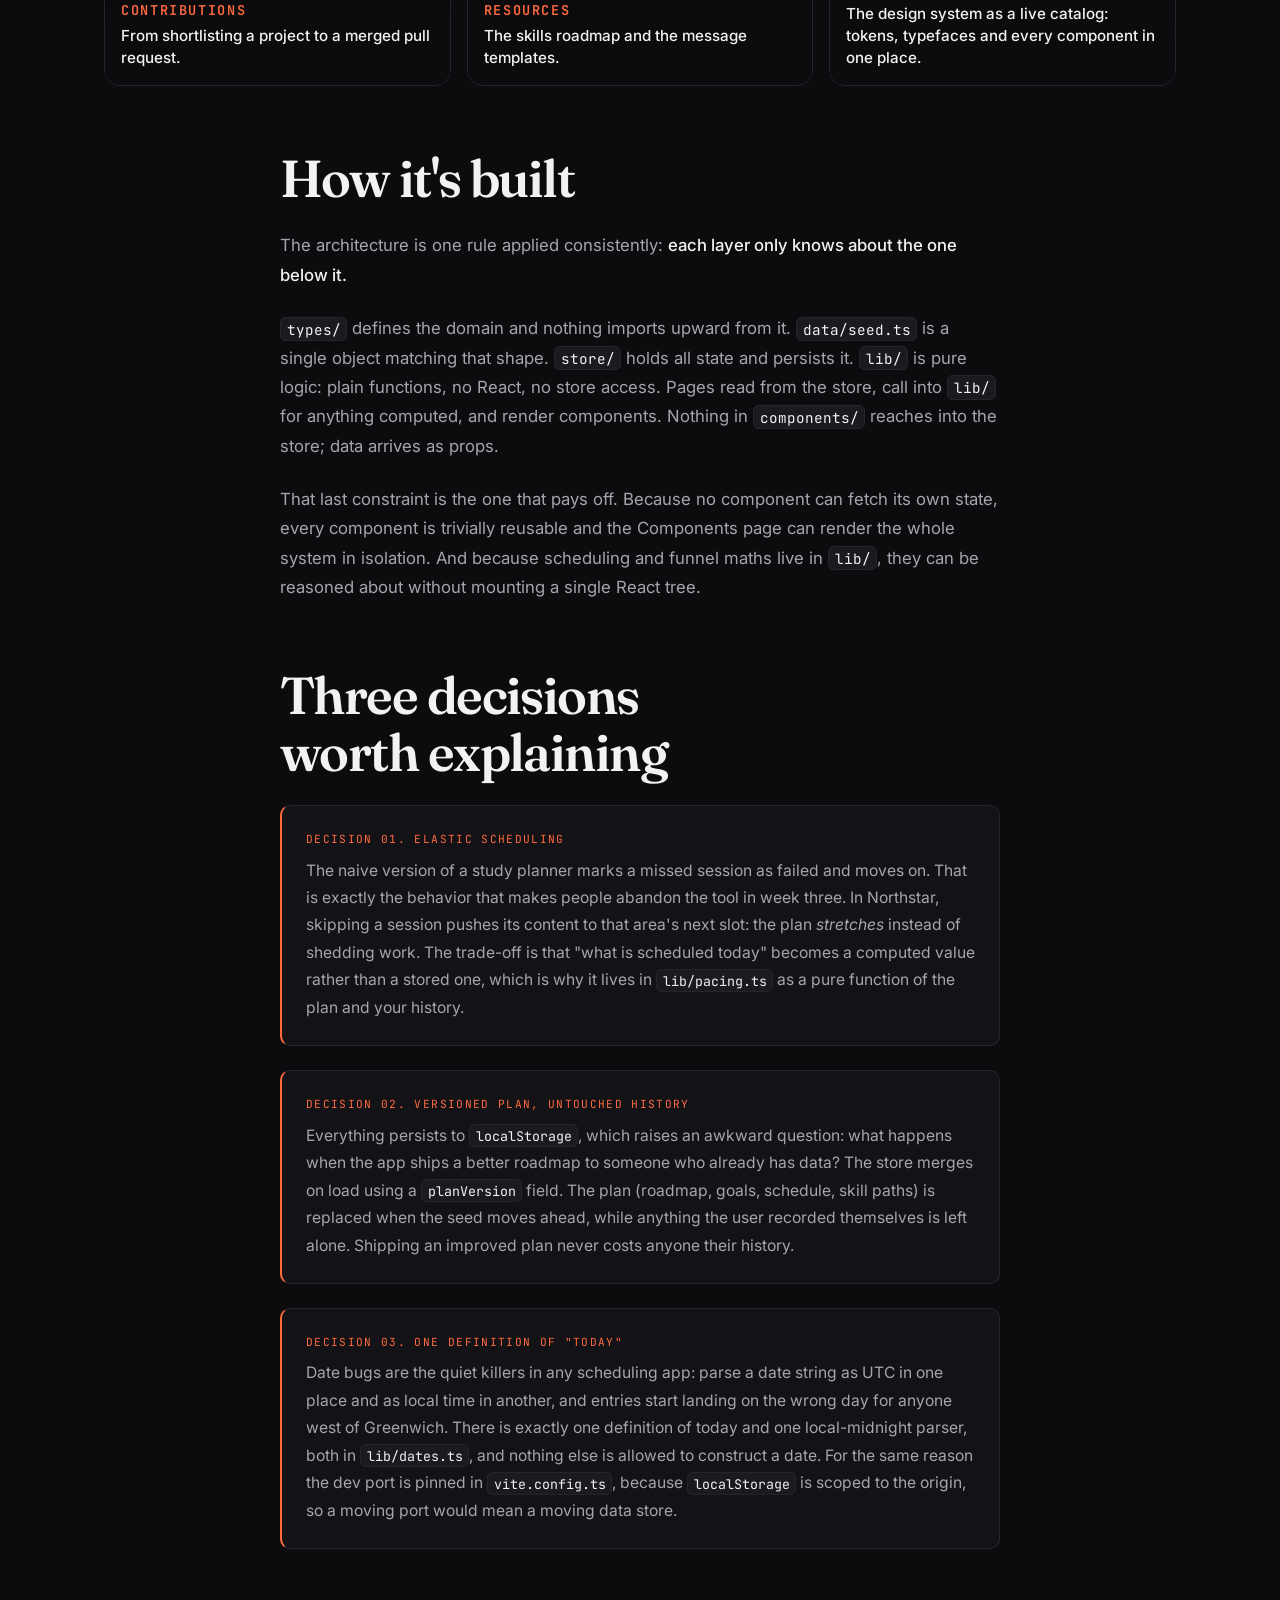
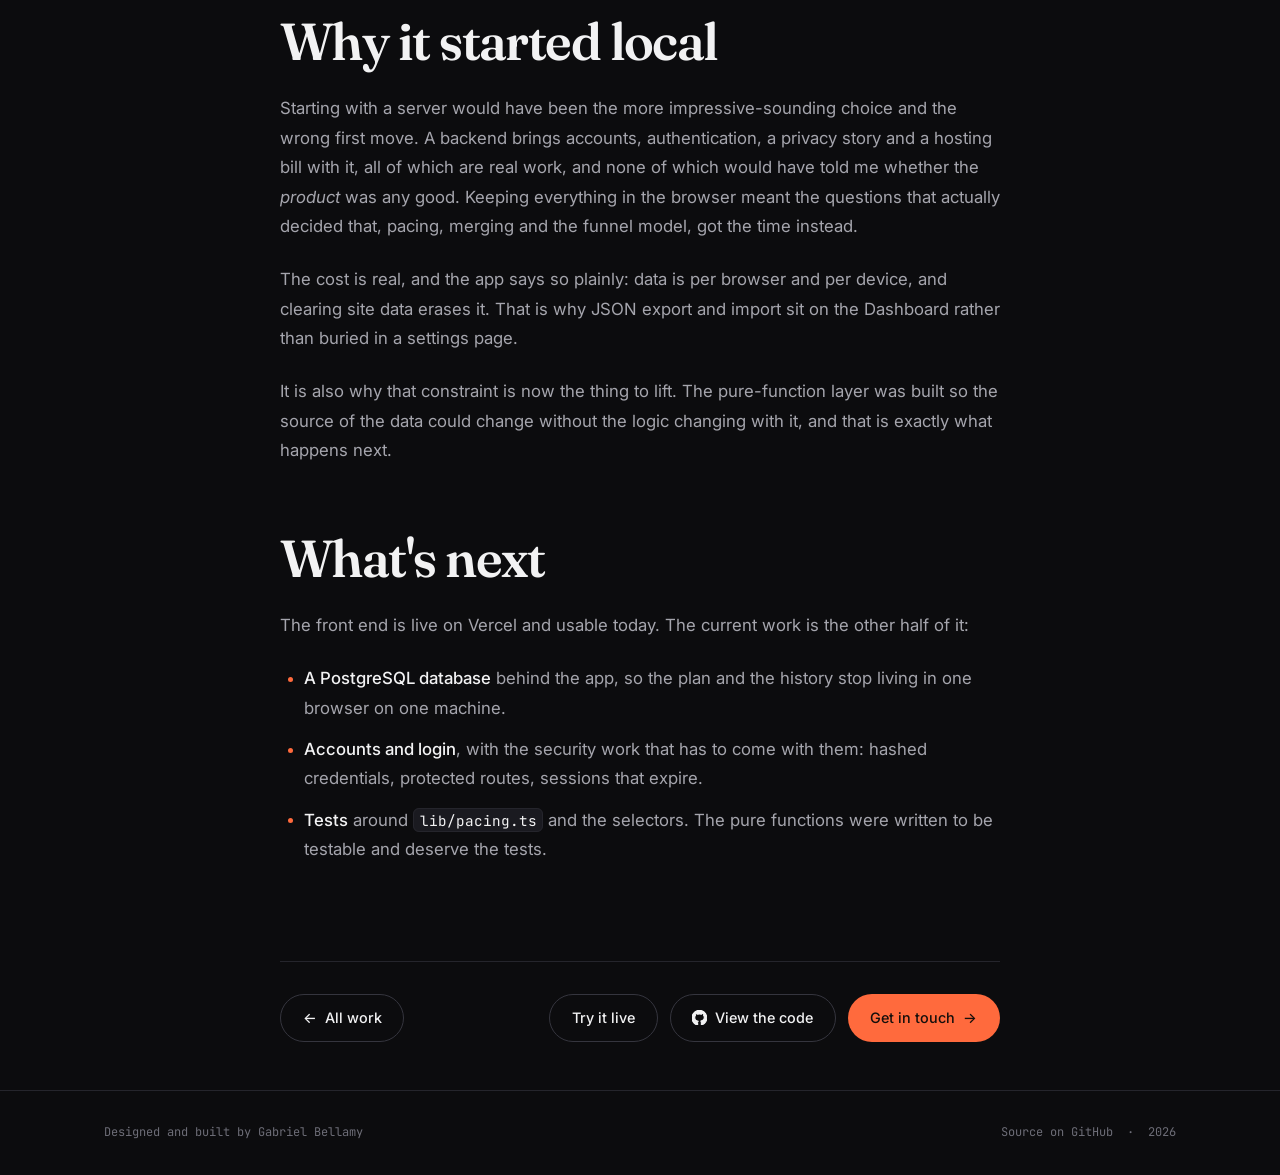
==== commit cbcbb813: "Use American spelling throughout" ====
--- a/work/northstar.html
+++ b/work/northstar.html
@@ -326,7 +326,7 @@
                    width="1200" height="870" loading="lazy" decoding="async" />
               <figcaption>
                 <strong>Components</strong>
-                <span>The design system as a live catalogue: tokens, typefaces and every component in one place.</span>
+                <span>The design system as a live catalog: tokens, typefaces and every component in one place.</span>
               </figcaption>
             </figure>
         </div>
@@ -362,7 +362,7 @@
             <span class="callout__label">Decision 01. Elastic scheduling</span>
             <p>
               The naive version of a study planner marks a missed session as failed and
-              moves on. That is exactly the behaviour that makes people abandon the
+              moves on. That is exactly the behavior that makes people abandon the
               tool in week three. In Northstar, skipping a session pushes its content to
               that area's next slot: the plan <em>stretches</em> instead of shedding
               work. The trade-off is that "what is scheduled today" becomes a computed
--- a/css/style.css
+++ b/css/style.css
@@ -98,7 +98,7 @@
 }
 
 /* --- Light theme ---------------------------------------------------------
-   Warm parchment rather than plain white: the page has a colour of its own,
+   Warm parchment rather than plain white: the page has a color of its own,
    and the vermillion accent sits on it without shouting. */
 :root[data-theme='light'] {
   color-scheme: light;
@@ -557,8 +557,8 @@
 }
 
 
-/* Technology chips with their brand mark. Each item carries its own colour
-   in --tech; the label stays in the theme's text colour so it always reads. */
+/* Technology chips with their brand mark. Each item carries its own color
+   in --tech; the label stays in the theme's text color so it always reads. */
 .tech-list {
   display: flex;
   flex-wrap: wrap;
@@ -612,7 +612,7 @@
   color: var(--text-3);
 }
 
-/* The glyph carries the brand colour; the label stays in theme colour. */
+/* The glyph carries the brand color; the label stays in theme color. */
 .tag svg,
 .tech svg {
   width: 15px;
@@ -759,7 +759,7 @@
   transition: color var(--dur-fast) var(--ease-out);
 }
 
-/* The mark carries the colour at rest, so the menu is never just grey text. */
+/* The mark carries the color at rest, so the menu is never just grey text. */
 .nav__icon {
   width: 22px;
   height: 22px;
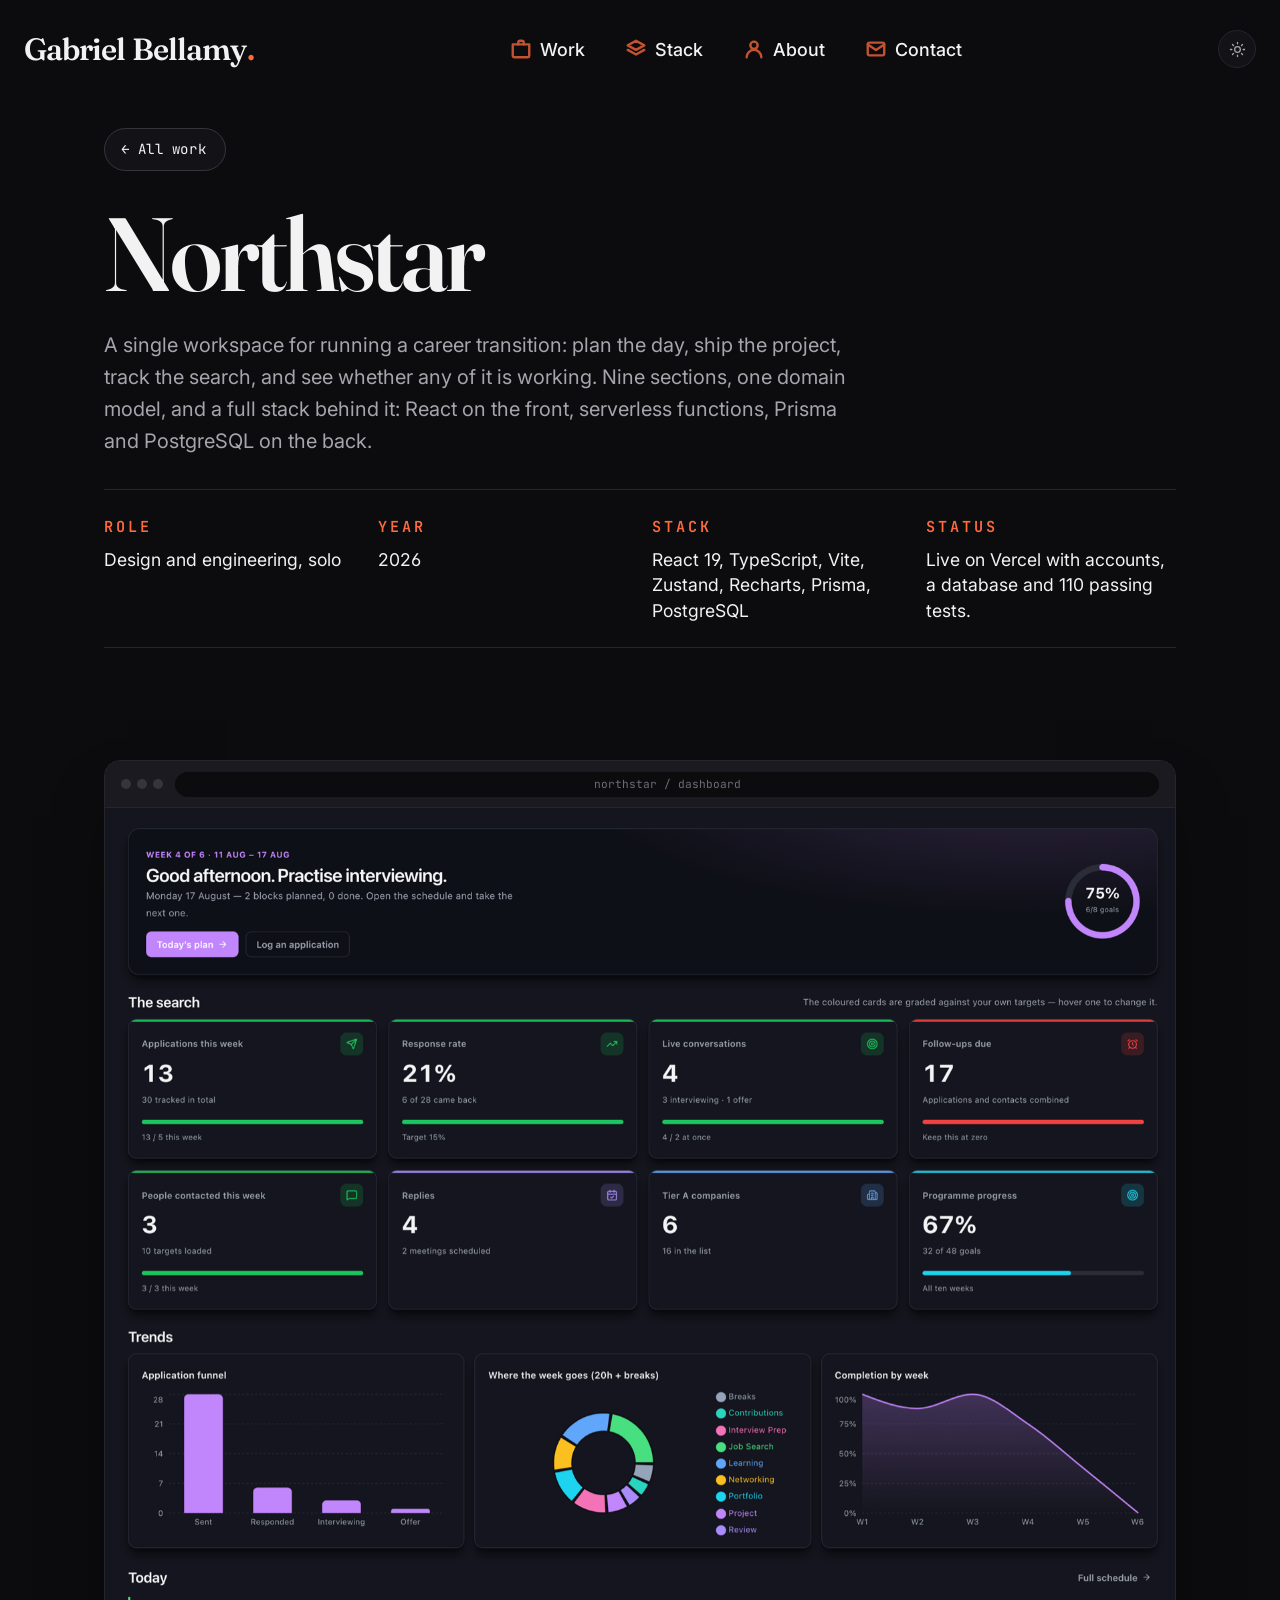
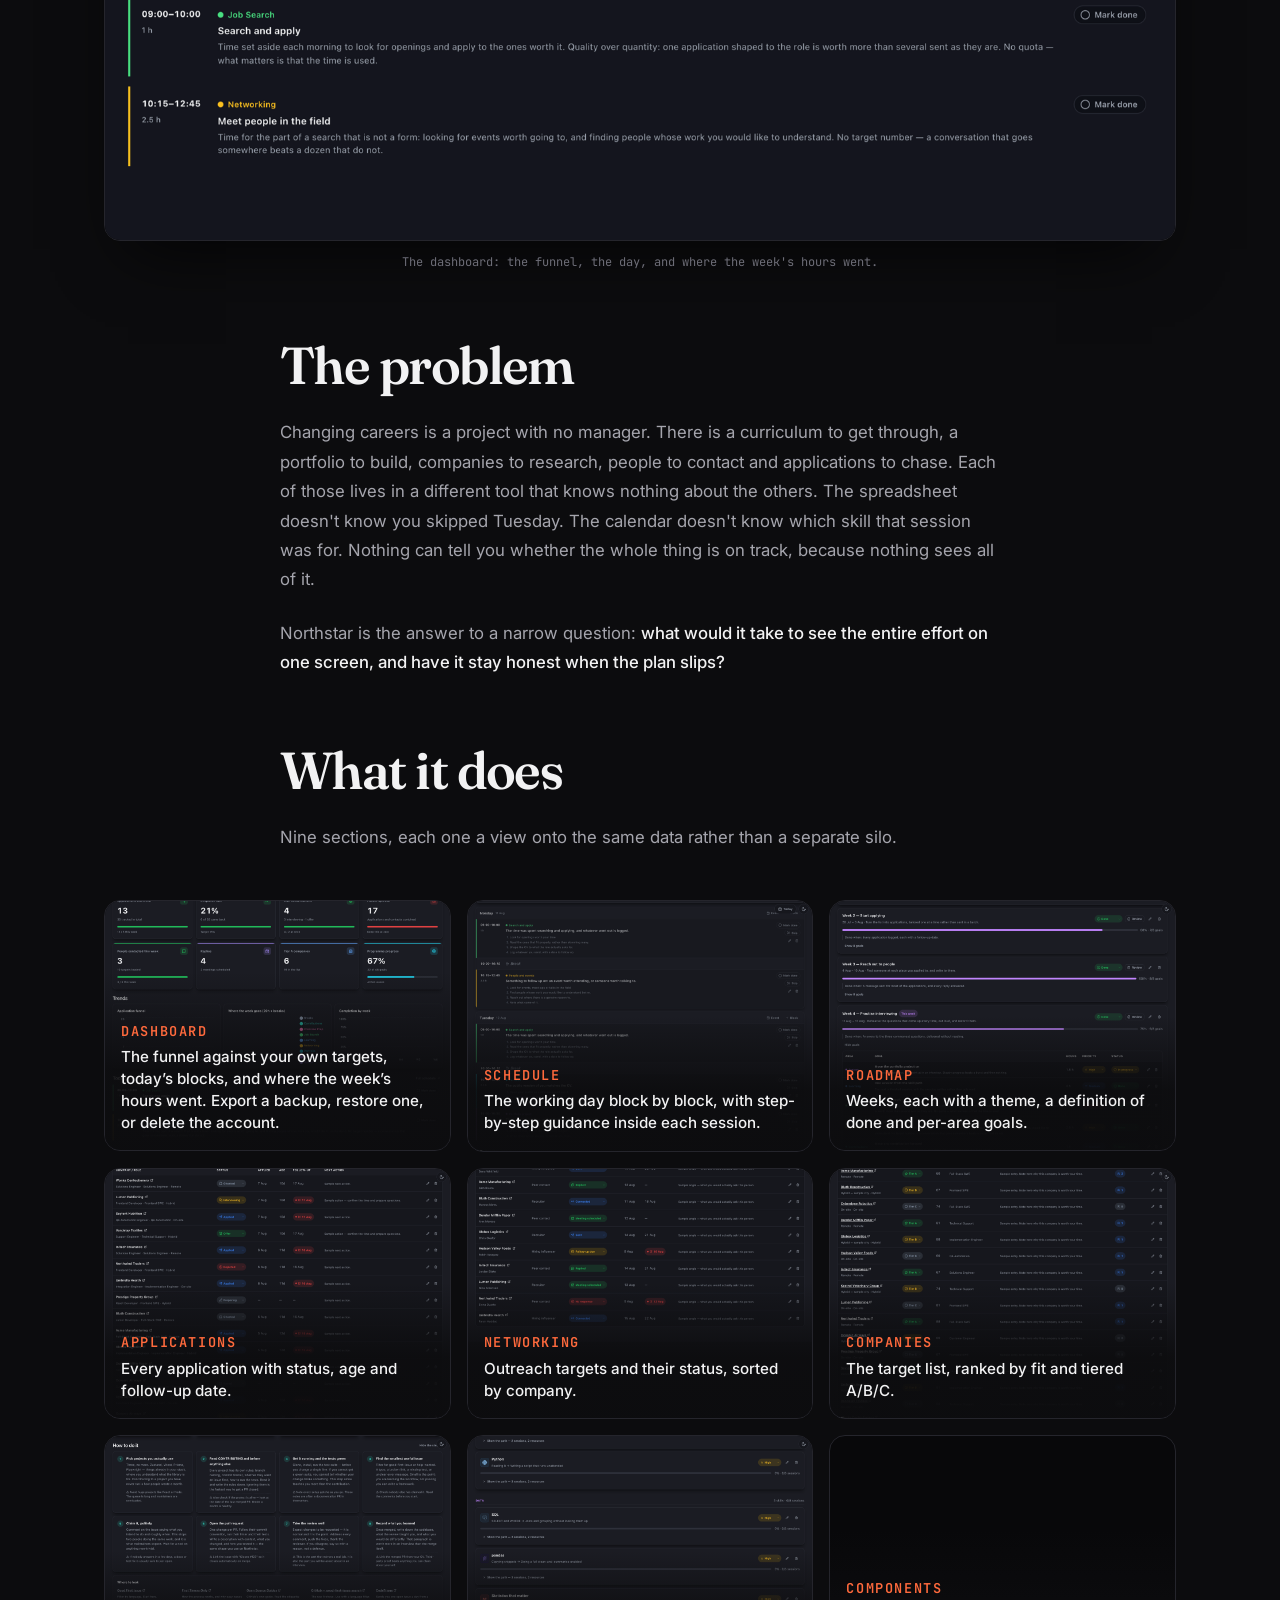
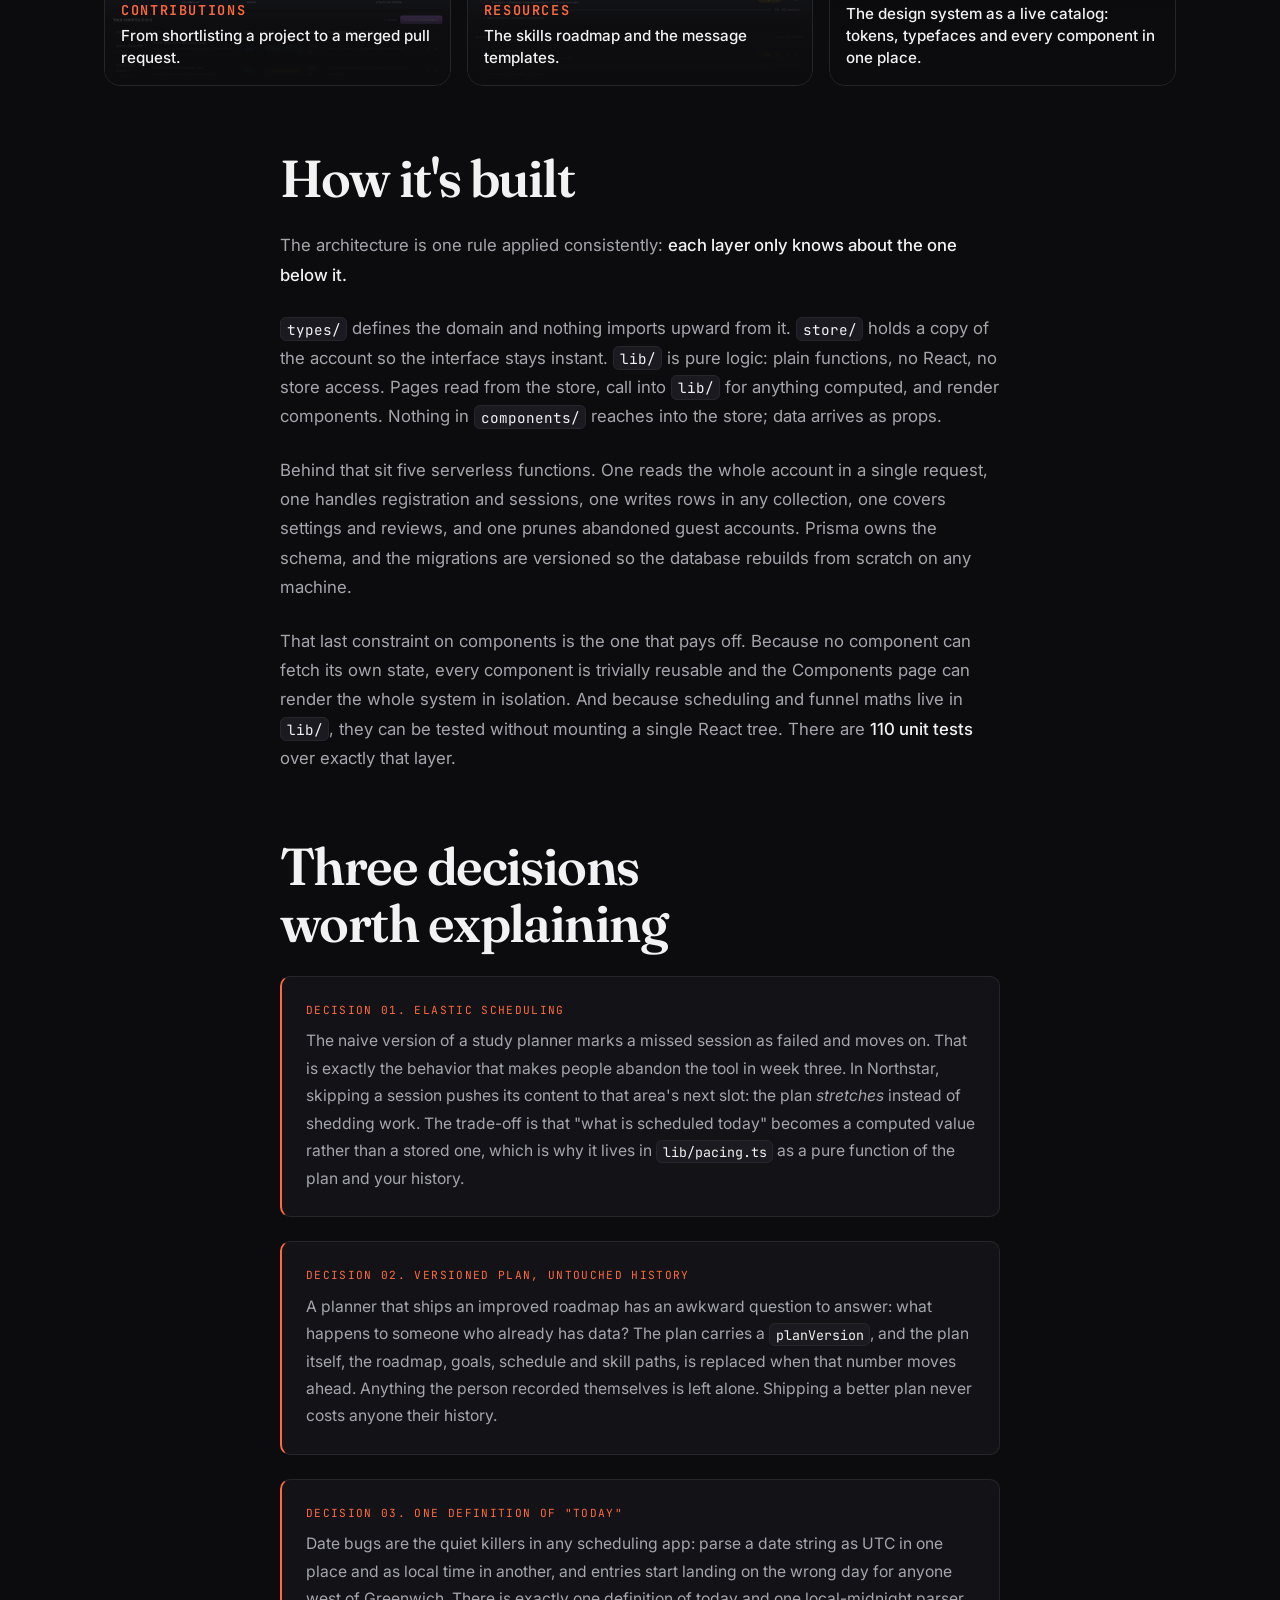
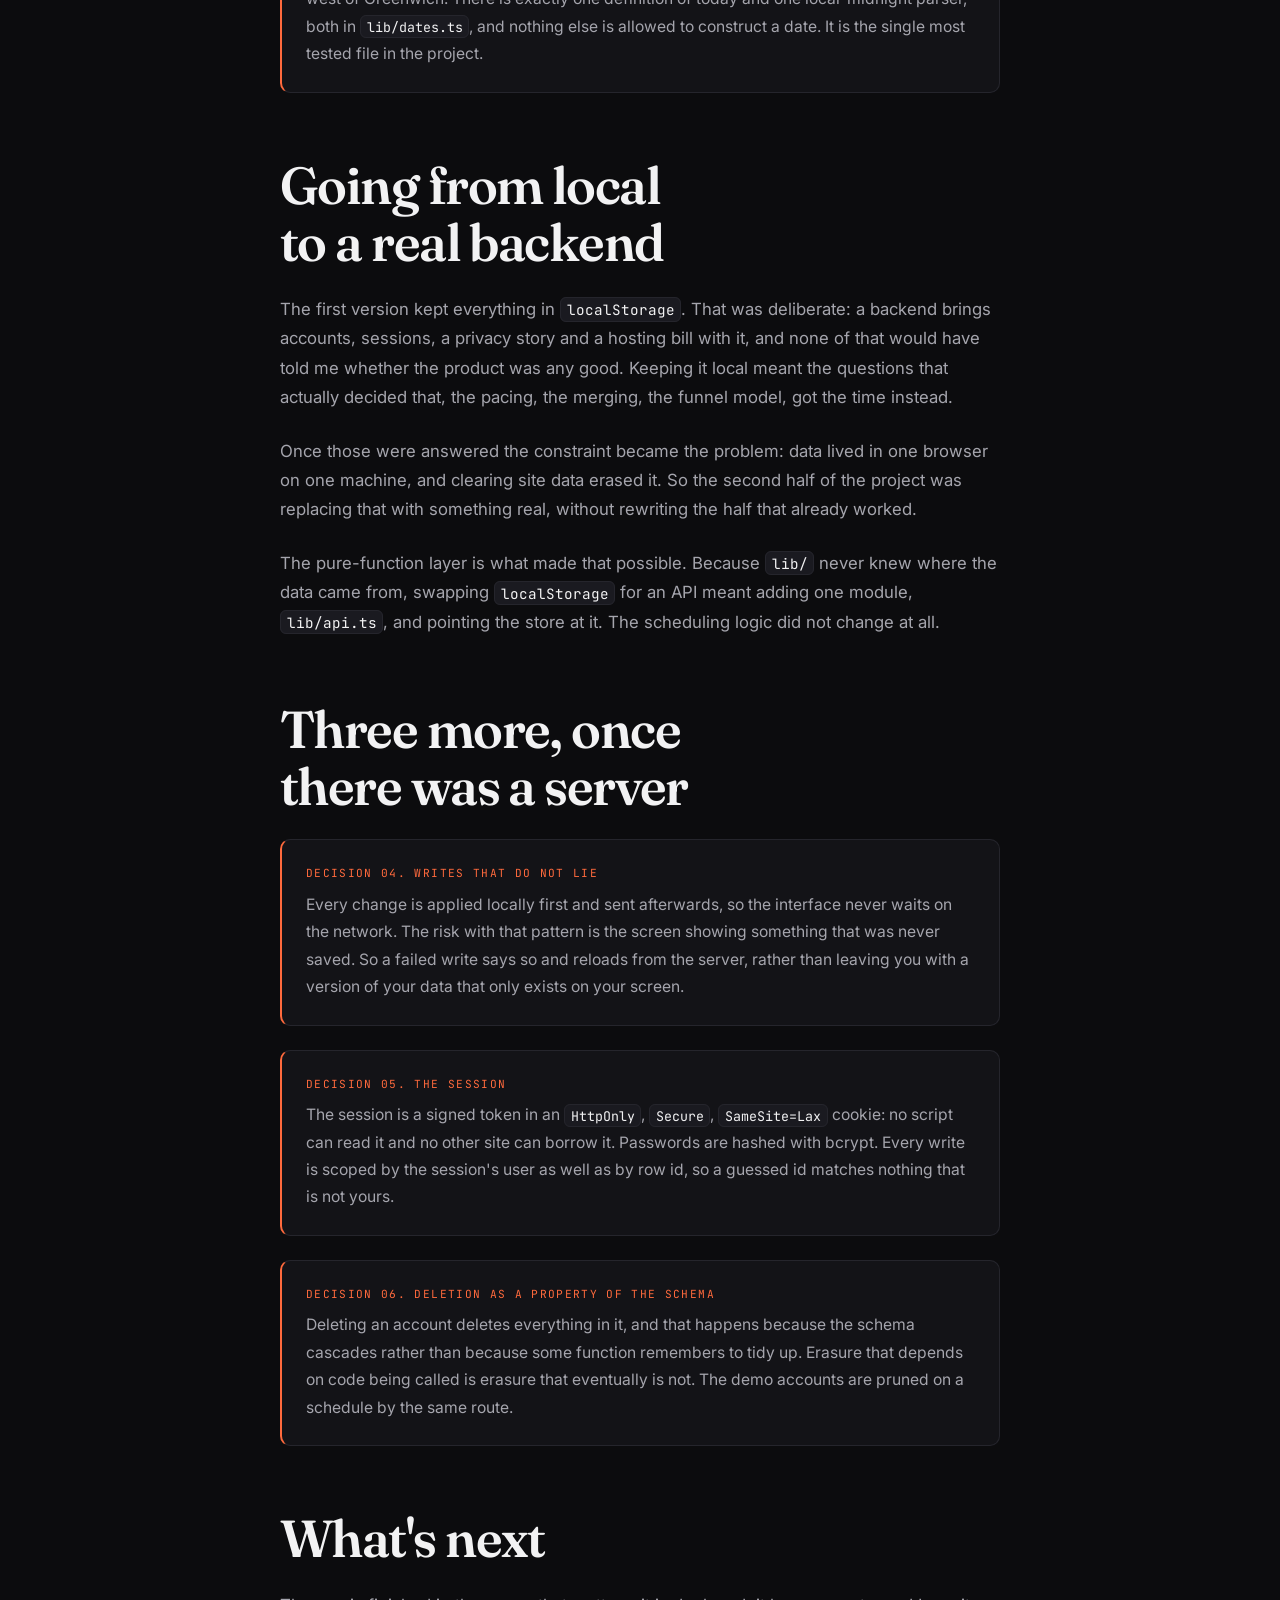
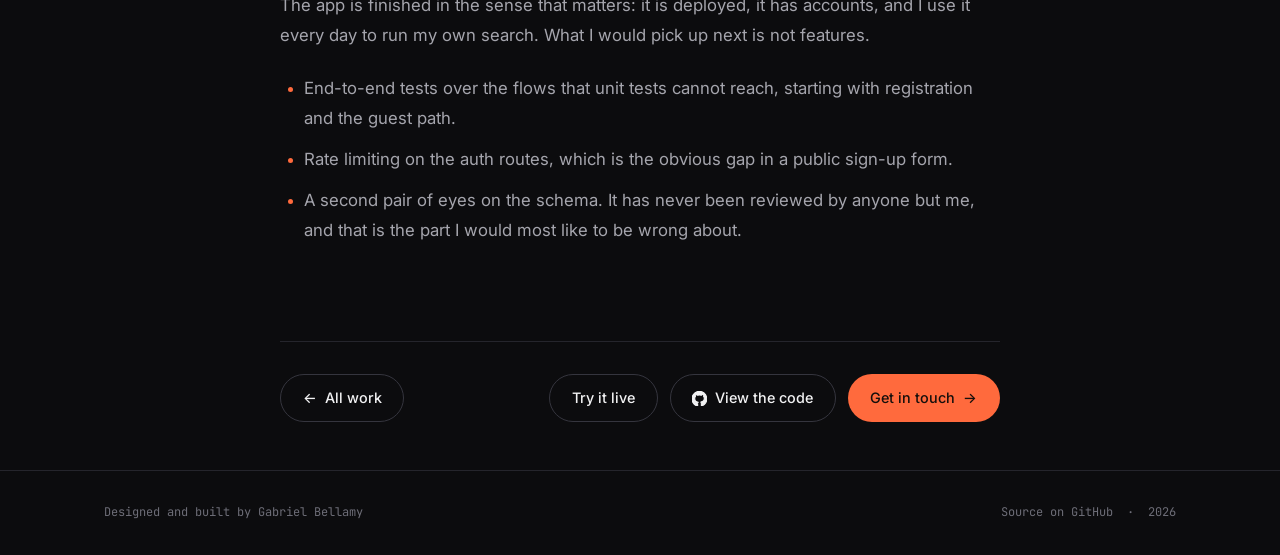
==== commit 3b9e9850: "Update Northstar now that it has a backend, and let screenshots expand" ====
--- a/work/northstar.html
+++ b/work/northstar.html
@@ -5,14 +5,14 @@
   <meta name="viewport" content="width=device-width, initial-scale=1.0" />
 
   <title>Northstar, a case study | Gabriel Bellamy</title>
-  <meta name="description" content="How Northstar was built: a nine-section career-operations workspace in React and TypeScript, with elastic scheduling, versioned local state and logic kept out of the components." />
+  <meta name="description" content="How Northstar was built: a nine-section career workspace in React and TypeScript, on serverless functions, Prisma and PostgreSQL, with elastic scheduling and logic kept out of the components." />
   <meta name="author" content="Gabriel Bellamy" />
   <link rel="canonical" href="https://gbielbellamy.github.io/work/northstar.html" />
 
   <meta property="og:type" content="article" />
   <meta property="og:url" content="https://gbielbellamy.github.io/work/northstar.html" />
   <meta property="og:title" content="Northstar, a case study" />
-  <meta property="og:description" content="A nine-section career-operations workspace in React and TypeScript. Elastic scheduling, versioned local state, and logic kept out of the components." />
+  <meta property="og:description" content="A nine-section career workspace in React, TypeScript, Prisma and PostgreSQL. Elastic scheduling, session cookies, and logic kept out of the components." />
   <meta property="og:image" content="https://gbielbellamy.github.io/assets/og-image.png" />
   <meta property="og:image:width" content="1200" />
   <meta property="og:image:height" content="630" />
@@ -145,8 +145,8 @@
           <p class="cs-lede">
             A single workspace for running a career transition: plan the day, ship the
             project, track the search, and see whether any of it is working. Nine
-            sections, one domain model, and not a single network request yet. The front
-            end is live and usable today.
+            sections, one domain model, and a full stack behind it: React on the front,
+            serverless functions, Prisma and PostgreSQL on the back.
           </p>
 
           <dl class="cs-meta">
@@ -156,15 +156,15 @@
             </div>
             <div>
               <dt>Year</dt>
-              <dd>2026, ongoing</dd>
+              <dd>2026</dd>
             </div>
             <div>
               <dt>Stack</dt>
-              <dd>React 19, TypeScript, Vite, Zustand, Recharts</dd>
+              <dd>React 19, TypeScript, Vite, Zustand, Recharts, Prisma, PostgreSQL</dd>
             </div>
             <div>
               <dt>Status</dt>
-              <dd>Front end live on Vercel. Database, accounts and login in progress.</dd>
+              <dd>Live on Vercel with accounts, a database and 110 passing tests.</dd>
             </div>
           </dl>
         </div>
@@ -230,7 +230,7 @@
                    width="1200" height="870" loading="lazy" decoding="async" />
               <figcaption>
                 <strong>Dashboard</strong>
-                <span>The funnel against your own targets, today’s blocks, and where the week’s hours went.</span>
+                <span>The funnel against your own targets, today’s blocks, and where the week’s hours went. Export a backup, restore one, or delete the account.</span>
               </figcaption>
             </figure>
             <figure class="bento__tile reveal" style="--reveal-delay: 70ms">
@@ -254,7 +254,7 @@
                    width="1200" height="870" loading="lazy" decoding="async" />
               <figcaption>
                 <strong>Roadmap</strong>
-                <span>Ten weeks, each with a theme, a definition of done and per-area goals.</span>
+                <span>Weeks, each with a theme, a definition of done and per-area goals.</span>
               </figcaption>
             </figure>
             <figure class="bento__tile reveal" style="--reveal-delay: 210ms">
@@ -341,19 +341,26 @@
           </p>
           <p>
             <code>types/</code> defines the domain and nothing imports upward from it.
-            <code>data/seed.ts</code> is a single object matching that shape.
-            <code>store/</code> holds all state and persists it. <code>lib/</code> is
-            pure logic: plain functions, no React, no store access. Pages read from the
-            store, call into <code>lib/</code> for anything computed, and render
-            components. Nothing in <code>components/</code> reaches into the store;
-            data arrives as props.
-          </p>
-          <p>
-            That last constraint is the one that pays off. Because no component can
-            fetch its own state, every component is trivially reusable and the
-            Components page can render the whole system in isolation. And because
-            scheduling and funnel maths live in <code>lib/</code>, they can be reasoned
-            about without mounting a single React tree.
+            <code>store/</code> holds a copy of the account so the interface stays
+            instant. <code>lib/</code> is pure logic: plain functions, no React, no
+            store access. Pages read from the store, call into <code>lib/</code> for
+            anything computed, and render components. Nothing in
+            <code>components/</code> reaches into the store; data arrives as props.
+          </p>
+          <p>
+            Behind that sit five serverless functions. One reads the whole account in a
+            single request, one handles registration and sessions, one writes rows in
+            any collection, one covers settings and reviews, and one prunes abandoned
+            guest accounts. Prisma owns the schema, and the migrations are versioned so
+            the database rebuilds from scratch on any machine.
+          </p>
+          <p>
+            That last constraint on components is the one that pays off. Because no
+            component can fetch its own state, every component is trivially reusable and
+            the Components page can render the whole system in isolation. And because
+            scheduling and funnel maths live in <code>lib/</code>, they can be tested
+            without mounting a single React tree. There are <strong>110 unit
+            tests</strong> over exactly that layer.
           </p>
 
           <h2>Three decisions worth explaining</h2>
@@ -375,13 +382,12 @@
           <div class="callout">
             <span class="callout__label">Decision 02. Versioned plan, untouched history</span>
             <p>
-              Everything persists to <code>localStorage</code>, which raises an awkward
-              question: what happens when the app ships a better roadmap to someone who
-              already has data? The store merges on load using a
-              <code>planVersion</code> field. The plan (roadmap, goals, schedule, skill
-              paths) is replaced when the seed moves ahead, while anything the user
-              recorded themselves is left alone. Shipping an improved plan never costs
-              anyone their history.
+              A planner that ships an improved roadmap has an awkward question to answer:
+              what happens to someone who already has data? The plan carries a
+              <code>planVersion</code>, and the plan itself, the roadmap, goals,
+              schedule and skill paths, is replaced when that number moves ahead.
+              Anything the person recorded themselves is left alone. Shipping a better
+              plan never costs anyone their history.
             </p>
           </div>
 
@@ -393,51 +399,85 @@
               landing on the wrong day for anyone west of Greenwich. There is exactly
               one definition of today and one local-midnight parser, both in
               <code>lib/dates.ts</code>, and nothing else is allowed to construct a
-              date. For the same reason the dev port is pinned in
-              <code>vite.config.ts</code>, because <code>localStorage</code> is scoped to the
-              origin, so a moving port would mean a moving data store.
+              date. It is the single most tested file in the project.
             </p>
           </div>
 
-          <h2>Why it started local</h2>
-          <p>
-            Starting with a server would have been the more impressive-sounding choice
-            and the wrong first move. A backend brings accounts, authentication, a
-            privacy story and a hosting bill with it, all of which are real work, and
-            none of which would have told me whether the <em>product</em> was any good.
-            Keeping everything in the browser meant the questions that actually decided
-            that, pacing, merging and the funnel model, got the time instead.
-          </p>
-          <p>
-            The cost is real, and the app says so plainly: data is per browser and per
-            device, and clearing site data erases it. That is why JSON export and import
-            sit on the Dashboard rather than buried in a settings page.
-          </p>
-          <p>
-            It is also why that constraint is now the thing to lift. The pure-function
-            layer was built so the source of the data could change without the logic
-            changing with it, and that is exactly what happens next.
-          </p>
+          <h2>Going from local to a real backend</h2>
+          <p>
+            The first version kept everything in <code>localStorage</code>. That was
+            deliberate: a backend brings accounts, sessions, a privacy story and a
+            hosting bill with it, and none of that would have told me whether the
+            product was any good. Keeping it local meant the questions that actually
+            decided that, the pacing, the merging, the funnel model, got the time
+            instead.
+          </p>
+          <p>
+            Once those were answered the constraint became the problem: data lived in
+            one browser on one machine, and clearing site data erased it. So the second
+            half of the project was replacing that with something real, without
+            rewriting the half that already worked.
+          </p>
+          <p>
+            The pure-function layer is what made that possible. Because
+            <code>lib/</code> never knew where the data came from, swapping
+            <code>localStorage</code> for an API meant adding one module,
+            <code>lib/api.ts</code>, and pointing the store at it. The scheduling logic
+            did not change at all.
+          </p>
+
+          <h2>Three more, once there was a server</h2>
+
+          <div class="callout">
+            <span class="callout__label">Decision 04. Writes that do not lie</span>
+            <p>
+              Every change is applied locally first and sent afterwards, so the
+              interface never waits on the network. The risk with that pattern is the
+              screen showing something that was never saved. So a failed write says so
+              and reloads from the server, rather than leaving you with a version of
+              your data that only exists on your screen.
+            </p>
+          </div>
+
+          <div class="callout">
+            <span class="callout__label">Decision 05. The session</span>
+            <p>
+              The session is a signed token in an <code>HttpOnly</code>,
+              <code>Secure</code>, <code>SameSite=Lax</code> cookie: no script can read
+              it and no other site can borrow it. Passwords are hashed with bcrypt.
+              Every write is scoped by the session's user as well as by row id, so a
+              guessed id matches nothing that is not yours.
+            </p>
+          </div>
+
+          <div class="callout">
+            <span class="callout__label">Decision 06. Deletion as a property of the schema</span>
+            <p>
+              Deleting an account deletes everything in it, and that happens because the
+              schema cascades rather than because some function remembers to tidy up.
+              Erasure that depends on code being called is erasure that eventually is
+              not. The demo accounts are pruned on a schedule by the same route.
+            </p>
+          </div>
 
           <h2>What's next</h2>
           <p>
-            The front end is <a href="https://northstar-project-ruby.vercel.app/" target="_blank" rel="noopener noreferrer">live on Vercel</a>
-            and usable today. The current work is the other half of it:
+            The app is finished in the sense that matters: it is deployed, it has
+            accounts, and I use it every day to run my own search. What I would pick up
+            next is not features.
           </p>
           <ul>
             <li>
-              <strong>A PostgreSQL database</strong> behind the app, so the plan and the
-              history stop living in one browser on one machine.
+              End-to-end tests over the flows that unit tests cannot reach, starting
+              with registration and the guest path.
             </li>
             <li>
-              <strong>Accounts and login</strong>, with the security work that has to
-              come with them: hashed credentials, protected routes, sessions that
-              expire.
+              Rate limiting on the auth routes, which is the obvious gap in a
+              public sign-up form.
             </li>
             <li>
-              <strong>Tests</strong> around <code>lib/pacing.ts</code> and the
-              selectors. The pure functions were written to be testable and deserve
-              the tests.
+              A second pair of eyes on the schema. It has never been reviewed by anyone
+              but me, and that is the part I would most like to be wrong about.
             </li>
           </ul>
 
--- a/css/style.css
+++ b/css/style.css
@@ -1697,6 +1697,78 @@
 }
 
 
+/* --- Lightbox -------------------------------------------------------------
+   Screenshots open full size over the page. The trigger styling lives on the
+   image itself so it is obvious the thing is clickable.
+   -------------------------------------------------------------------------- */
+.is-zoomable {
+  cursor: zoom-in;
+}
+
+.lightbox {
+  position: fixed;
+  inset: 0;
+  z-index: 300;
+  display: grid;
+  place-items: center;
+  gap: var(--space-4);
+  padding: var(--space-8);
+  background: color-mix(in srgb, var(--bg) 92%, transparent);
+  backdrop-filter: blur(8px);
+  -webkit-backdrop-filter: blur(8px);
+  animation: lightbox-in var(--dur) var(--ease-out);
+}
+
+.lightbox[hidden] {
+  display: none;
+}
+
+@keyframes lightbox-in {
+  from {
+    opacity: 0;
+  }
+}
+
+.lightbox__image {
+  max-width: min(1400px, 96vw);
+  max-height: 84vh;
+  width: auto;
+  border: 1px solid var(--border);
+  border-radius: var(--radius-lg);
+  box-shadow: var(--shadow-lg);
+  cursor: zoom-out;
+}
+
+.lightbox__caption {
+  color: var(--text-2);
+  font-family: var(--font-mono);
+  font-size: 0.85rem;
+  text-align: center;
+}
+
+.lightbox__close {
+  position: absolute;
+  top: var(--space-6);
+  right: var(--space-6);
+  display: grid;
+  place-items: center;
+  width: 44px;
+  height: 44px;
+  border: 1px solid var(--border);
+  border-radius: var(--radius-full);
+  background: var(--bg-elev);
+  color: var(--text);
+  font-size: 1.6rem;
+  line-height: 1;
+  transition: border-color var(--dur-fast) var(--ease-out),
+              color var(--dur-fast) var(--ease-out);
+}
+
+.lightbox__close:hover {
+  border-color: var(--accent);
+  color: var(--accent);
+}
+
 /* --- Bento grid of section shots ----------------------------------------
    Deliberate placement rather than a uniform grid: the dashboard earns twice
    the room, and the rest tile in beside it like brickwork. Each tile reveals
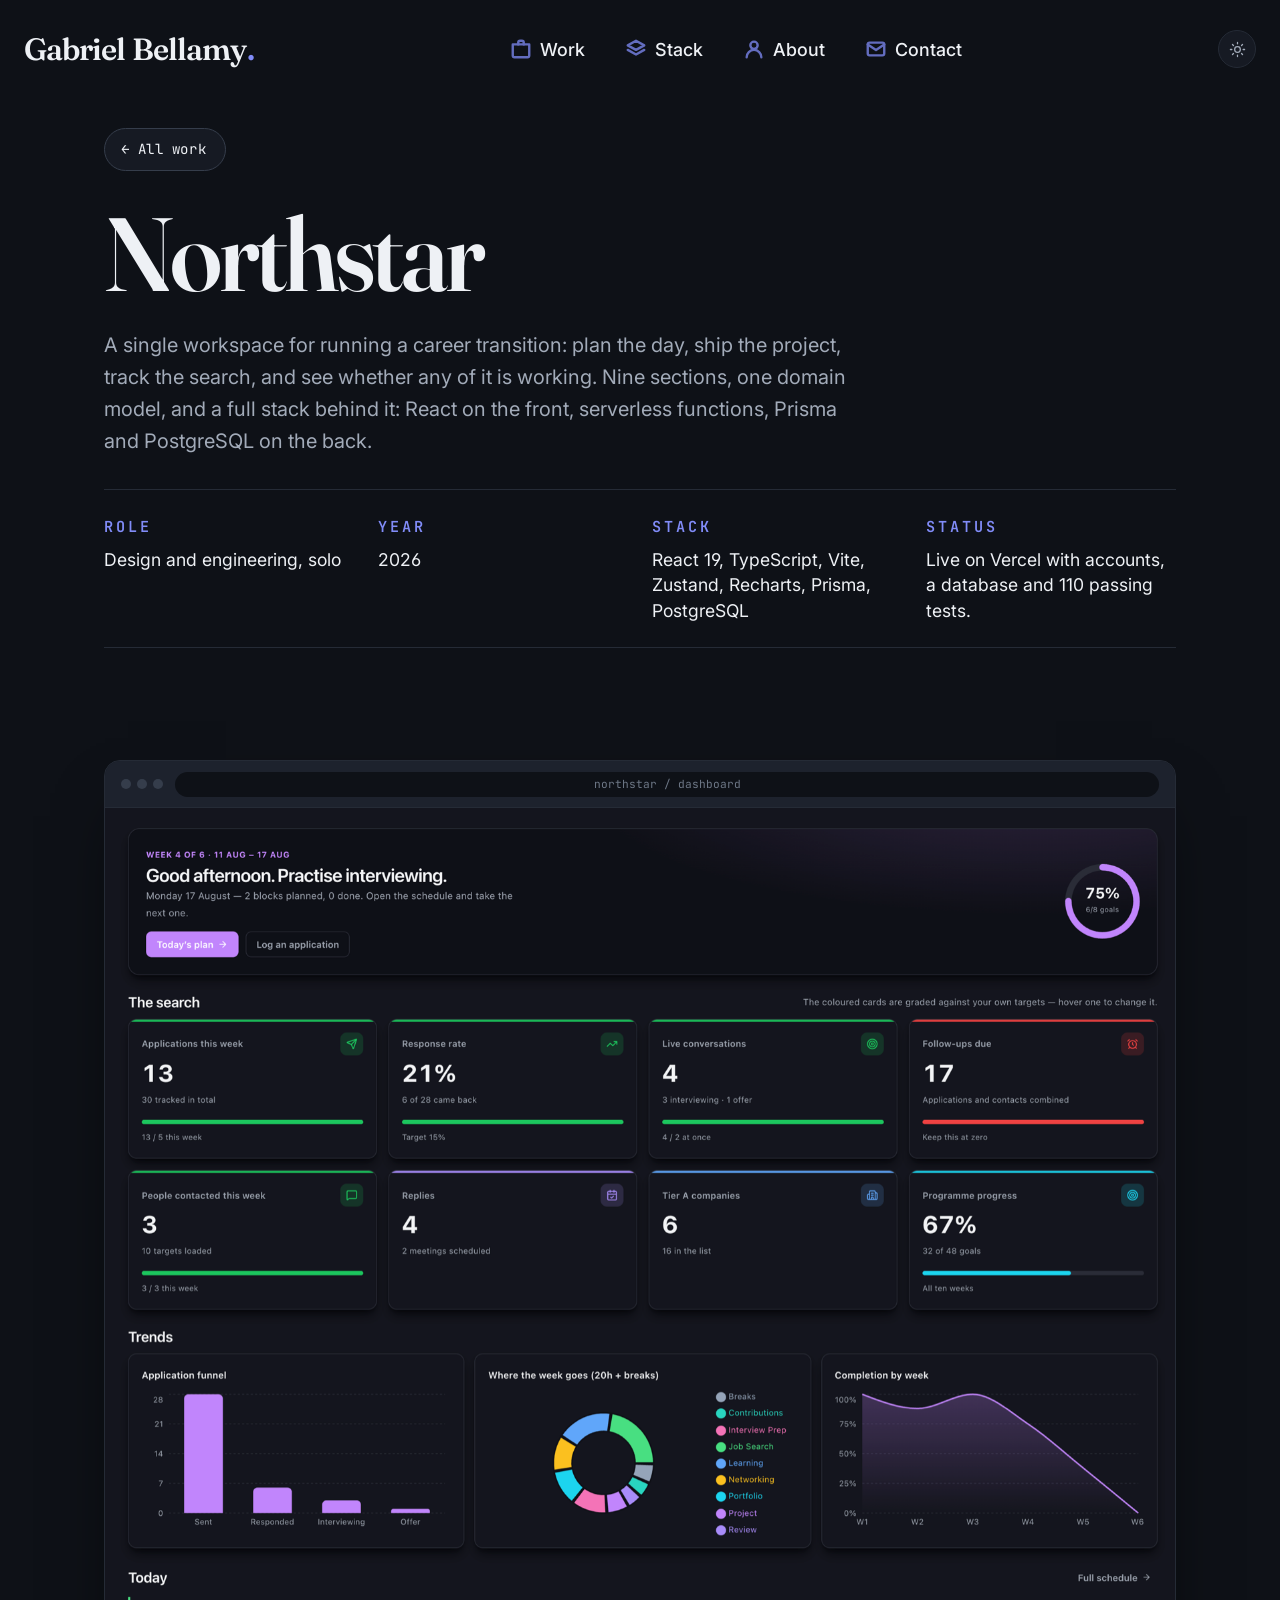
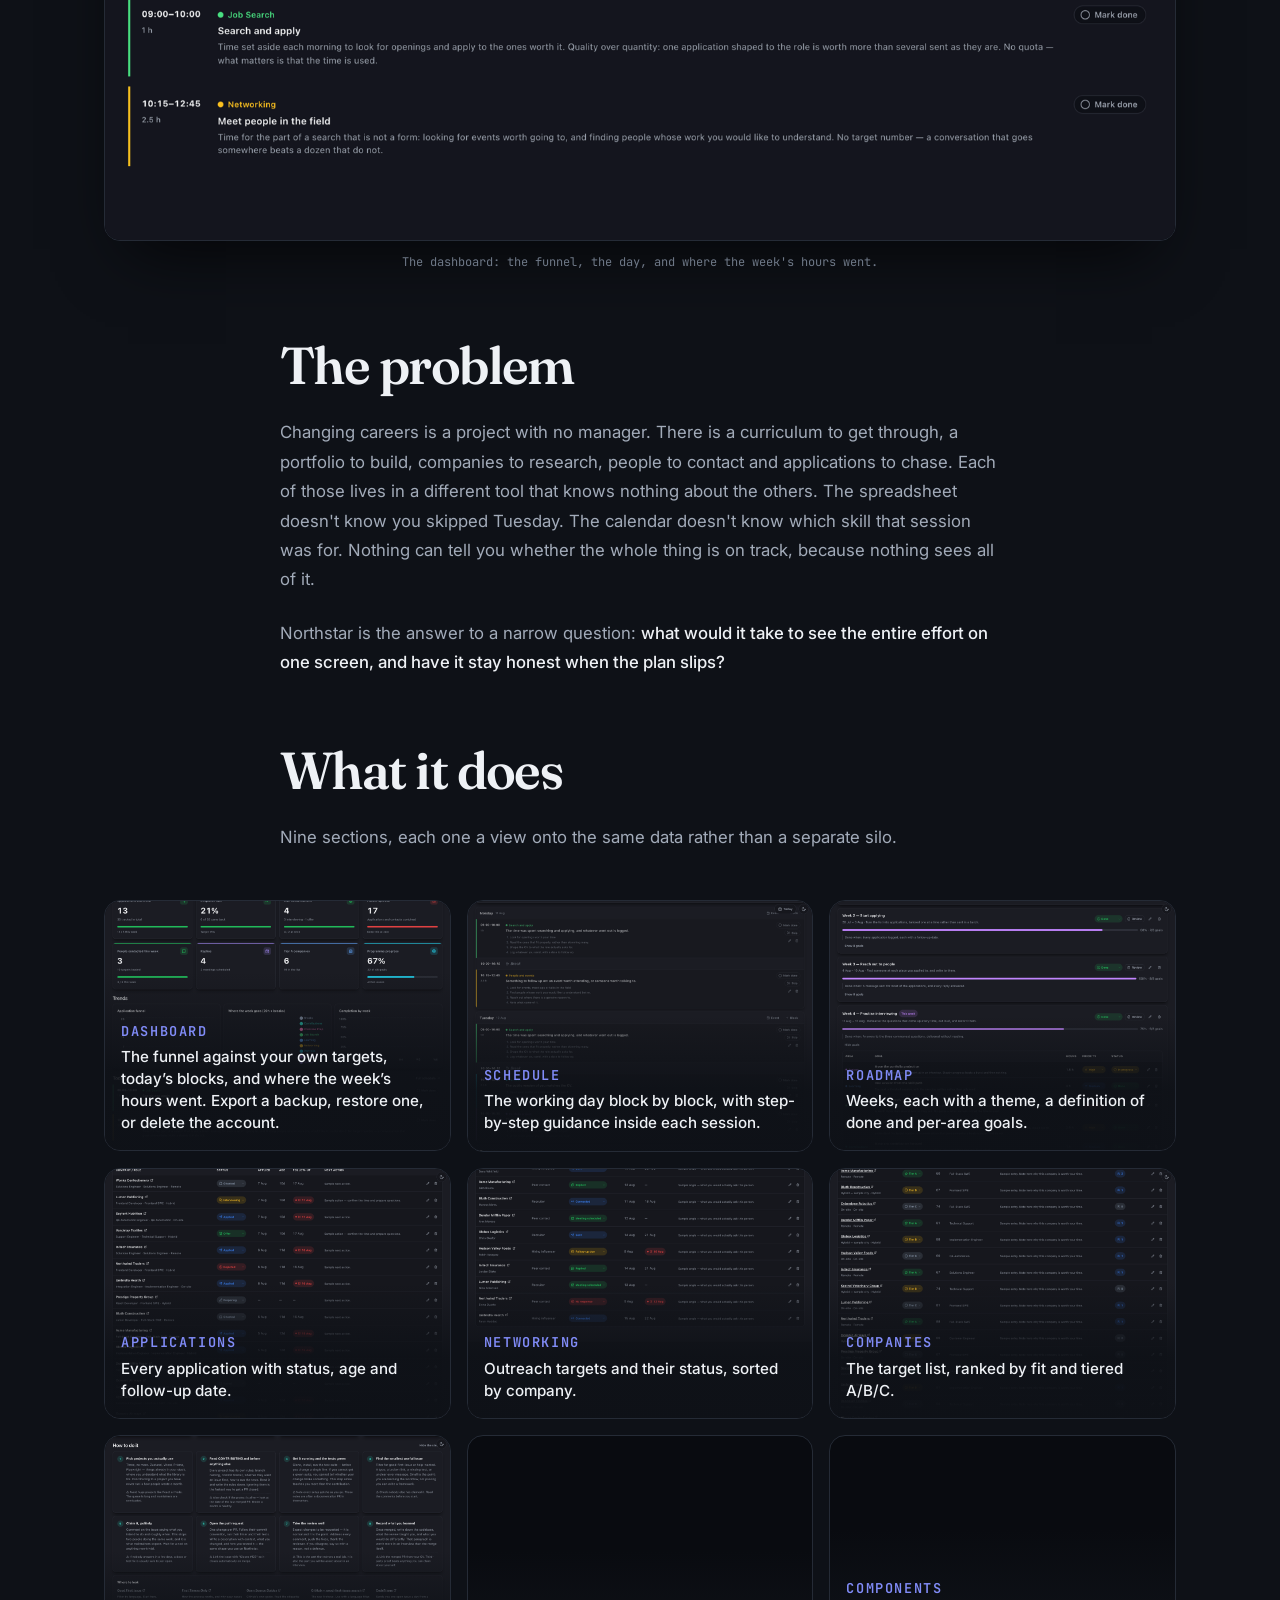
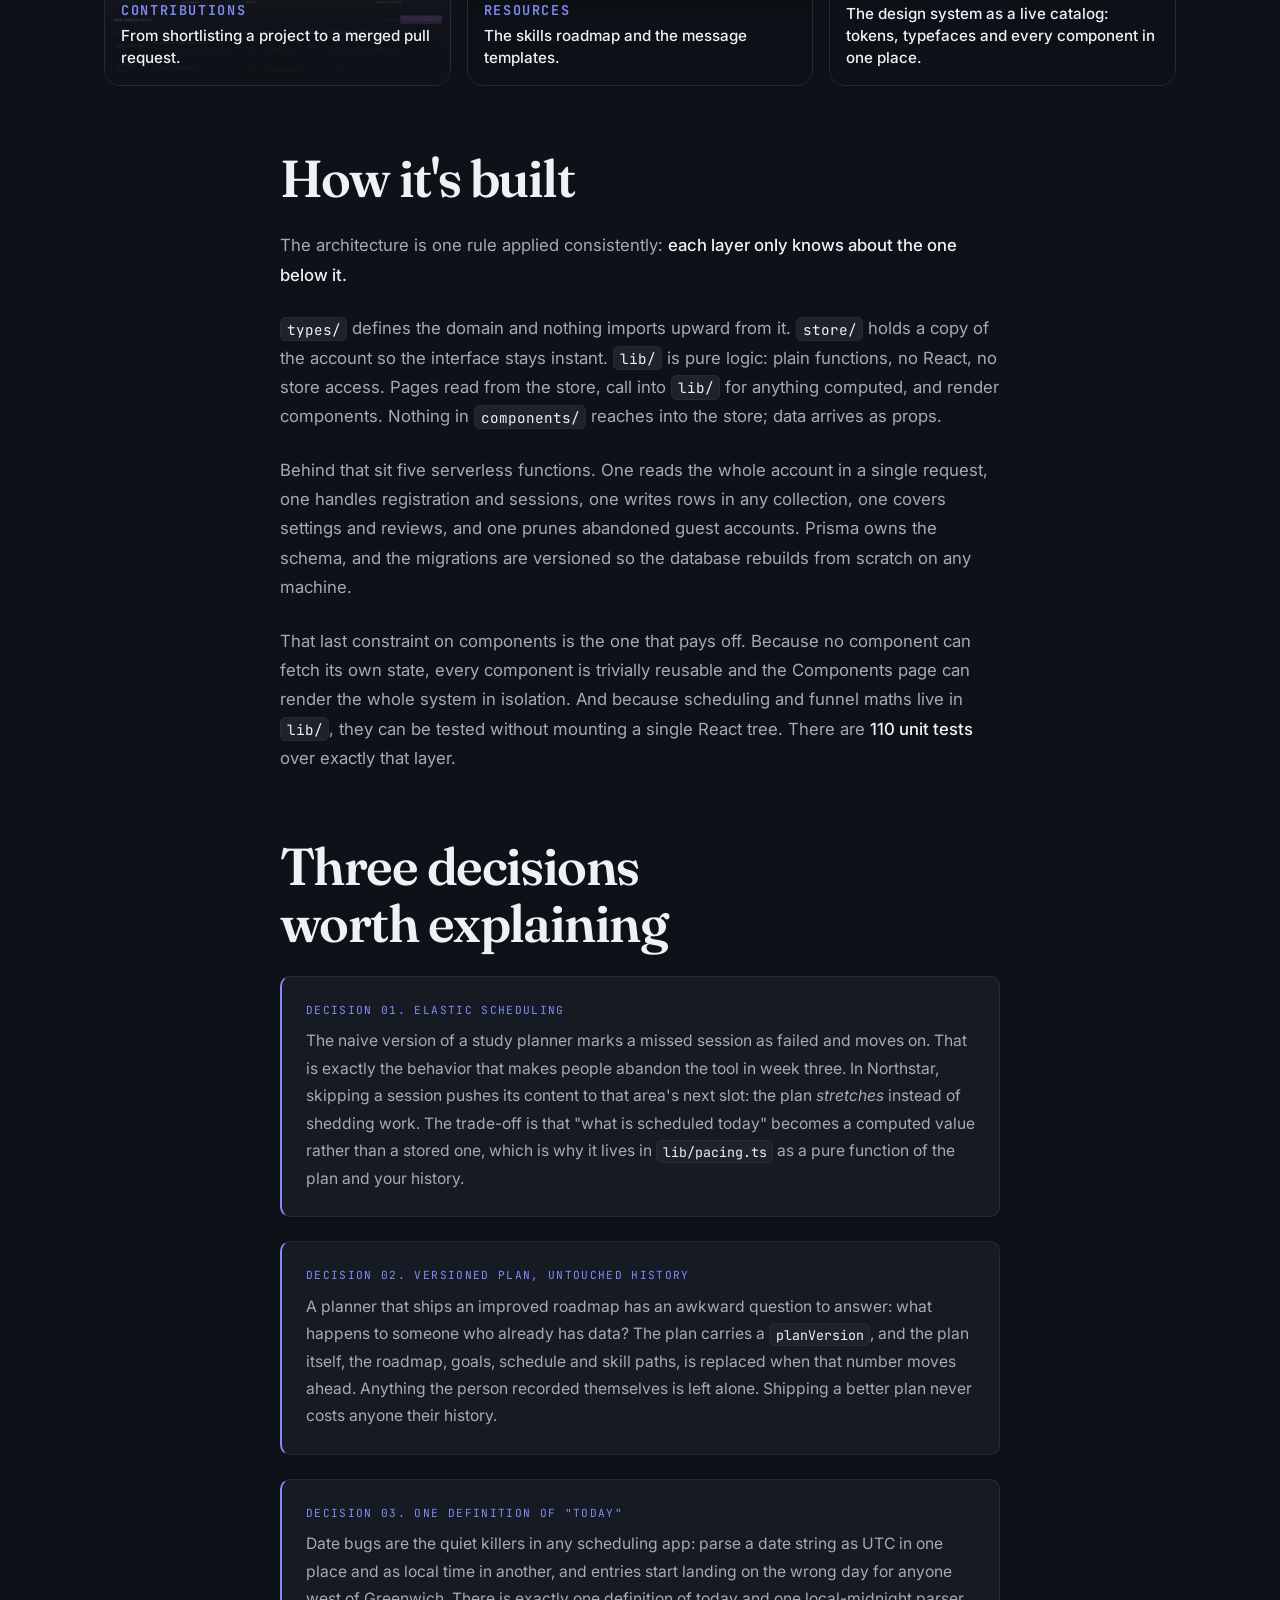
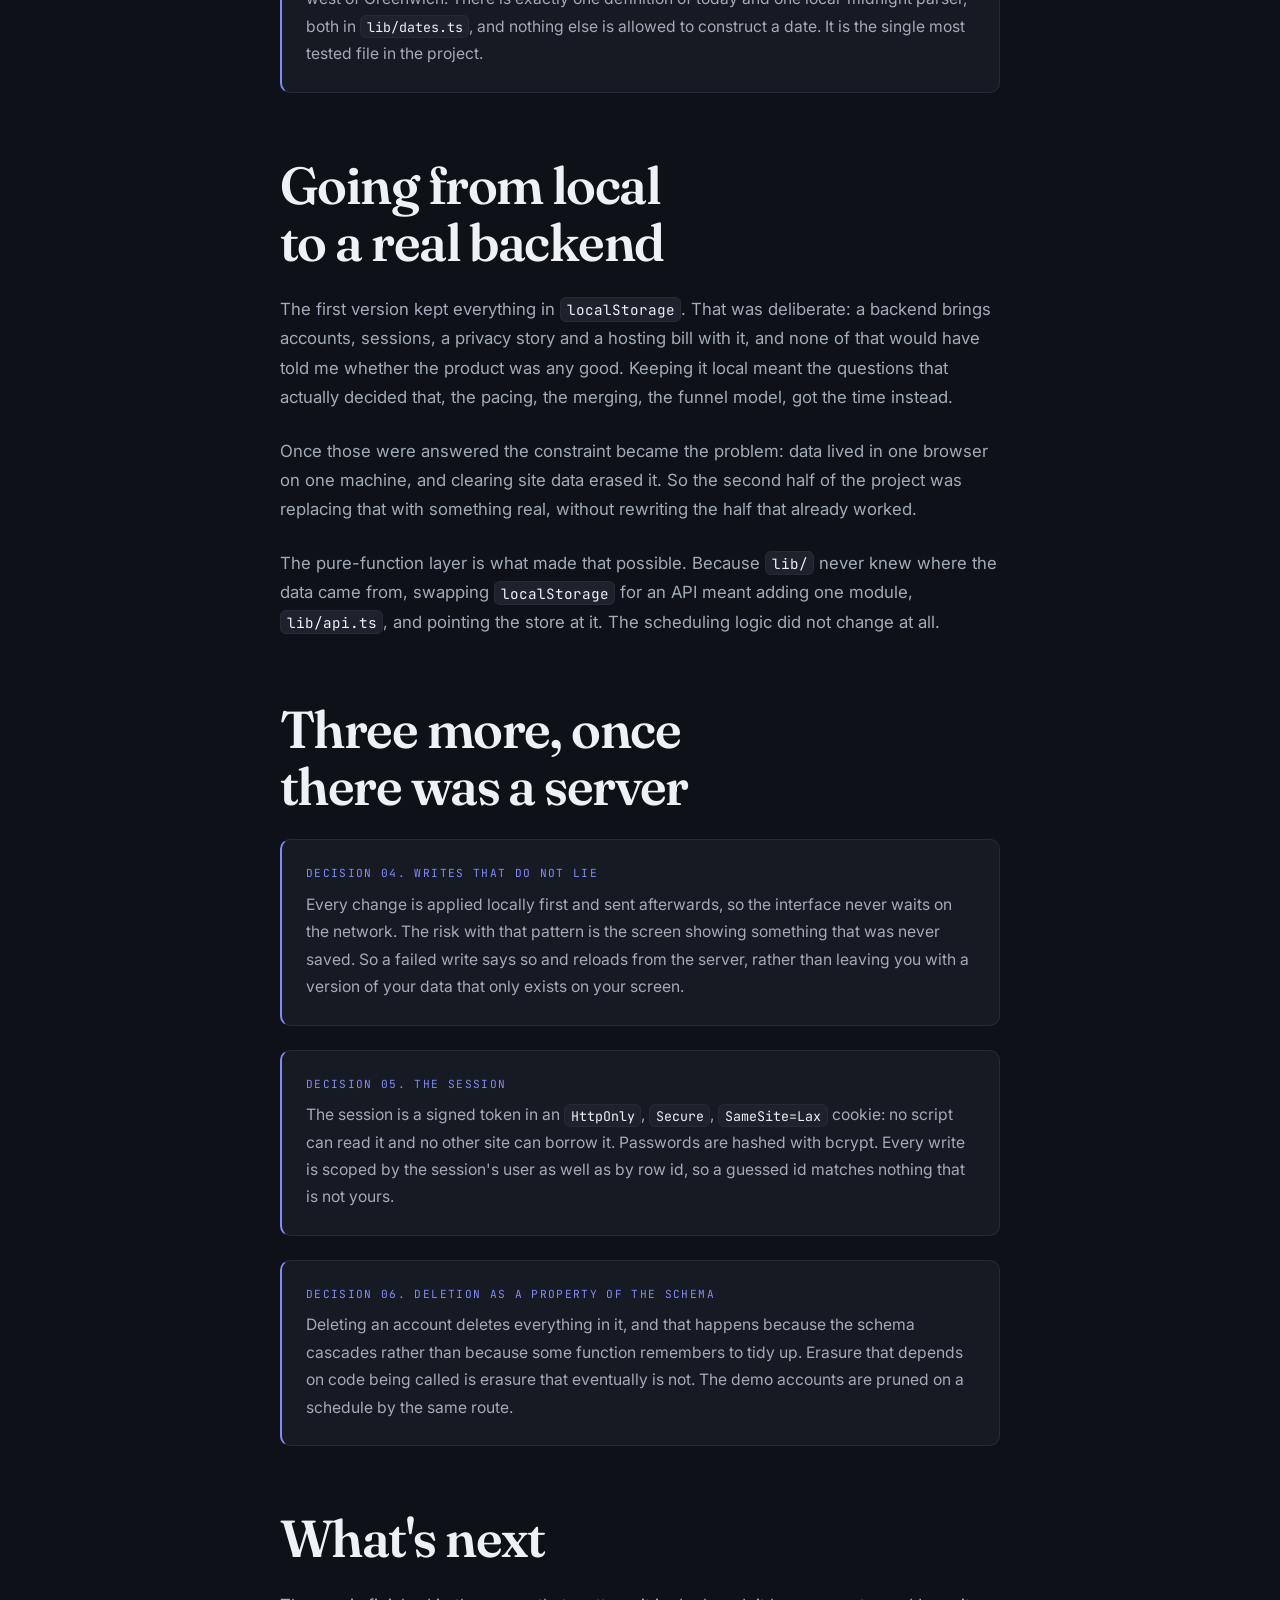
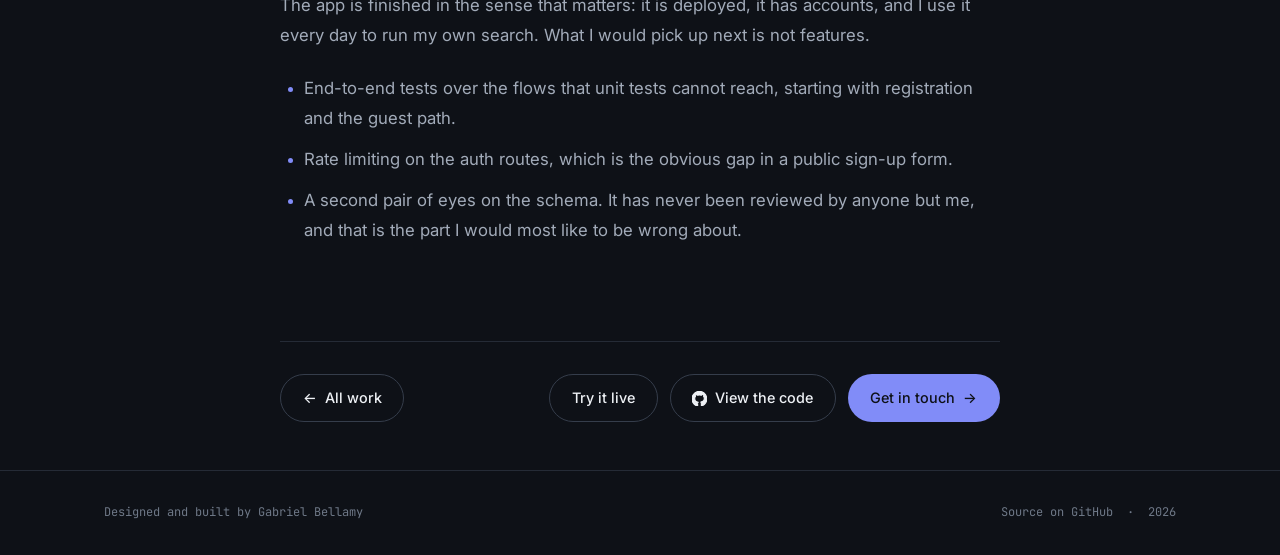
==== commit e7b153f4: "Use one slate and indigo identity across both themes" ====
--- a/work/northstar.html
+++ b/work/northstar.html
@@ -19,7 +19,7 @@
   <meta name="twitter:card" content="summary_large_image" />
 
   <link rel="icon" href="../assets/favicon.svg" type="image/svg+xml" />
-  <meta name="theme-color" content="#0c0c0e" />
+  <meta name="theme-color" content="#0e1117" />
 
   <link rel="preconnect" href="https://fonts.googleapis.com" />
   <link rel="preconnect" href="https://fonts.gstatic.com" crossorigin />
--- a/css/style.css
+++ b/css/style.css
@@ -65,28 +65,31 @@
   --dur-slow: 620ms;
 }
 
-/* --- Dark theme (default) ----------------------------------------------- */
+/* --- Dark theme (default) -------------------------------------------------
+   The same slate and indigo as the light theme, inverted. The accent lifts to
+   a paler indigo because #4338ca on a dark ground reads as a bruise, not a
+   button: it scores 2.4 against this background, well under the 4.5 needed. */
 :root,
 :root[data-theme='dark'] {
   color-scheme: dark;
 
-  --bg: #0c0c0e;
-  --bg-elev: #131317;
-  --bg-elev-2: #1a1a20;
-  --bg-inset: #08080a;
-
-  --text: #f2f2f3;
-  --text-2: #a5a5ad;
-  --text-3: #6d6d77;
-
-  --border: #25252c;
-  --border-2: #35353e;
-
-  --accent: #ff6a3d;
-  --accent-hover: #ff8560;
-  --accent-soft: rgba(255, 106, 61, 0.12);
-  --accent-line: rgba(255, 106, 61, 0.3);
-  --on-accent: #150f0c;
+  --bg: #0e1117;
+  --bg-elev: #161a23;
+  --bg-elev-2: #1d222d;
+  --bg-inset: #090b10;
+
+  --text: #eef1f5;
+  --text-2: #a2abb9;
+  --text-3: #6e7887;
+
+  --border: #252b36;
+  --border-2: #353d4b;
+
+  --accent: #818cf8;
+  --accent-hover: #a5b4fc;
+  --accent-soft: rgba(129, 140, 248, 0.14);
+  --accent-line: rgba(129, 140, 248, 0.32);
+  --on-accent: #0e1117;
 
   --ok: #4ade80;
 
@@ -94,40 +97,40 @@
   --shadow-md: 0 8px 24px -8px rgba(0, 0, 0, 0.6);
   --shadow-lg: 0 32px 64px -24px rgba(0, 0, 0, 0.75);
 
-  --grid-line: rgba(255, 255, 255, 0.04);
+  --grid-line: rgba(238, 241, 245, 0.05);
 }
 
 /* --- Light theme ---------------------------------------------------------
-   Warm parchment rather than plain white: the page has a color of its own,
-   and the vermillion accent sits on it without shouting. */
+   Cool slate rather than plain white, with an indigo accent. The page keeps a
+   color of its own without the warmth reading as beige. */
 :root[data-theme='light'] {
   color-scheme: light;
 
-  --bg: #f4eee3;
-  --bg-elev: #fcf8f0;
-  --bg-elev-2: #eae2d2;
-  --bg-inset: #e1d8c5;
-
-  --text: #26201a;
-  --text-2: #5c5346;
-  --text-3: #877d6d;
-
-  --border: #ded5c2;
-  --border-2: #cabea8;
-
-  --accent: #b93d0c;
-  --accent-hover: #93300a;
-  --accent-soft: rgba(194, 65, 12, 0.10);
-  --accent-line: rgba(194, 65, 12, 0.28);
-  --on-accent: #fffaf5;
+  --bg: #eef1f5;
+  --bg-elev: #ffffff;
+  --bg-elev-2: #e6eaf0;
+  --bg-inset: #dde3ea;
+
+  --text: #161a20;
+  --text-2: #4a5261;
+  --text-3: #78818f;
+
+  --border: #d8dde5;
+  --border-2: #c3c9d4;
+
+  --accent: #4338ca;
+  --accent-hover: #362fa8;
+  --accent-soft: rgba(67, 56, 202, 0.09);
+  --accent-line: rgba(67, 56, 202, 0.28);
+  --on-accent: #ffffff;
 
   --ok: #15803d;
 
-  --shadow-sm: 0 1px 2px rgba(52, 42, 28, 0.07);
-  --shadow-md: 0 8px 24px -10px rgba(52, 42, 28, 0.18);
-  --shadow-lg: 0 32px 64px -28px rgba(52, 42, 28, 0.26);
-
-  --grid-line: rgba(38, 32, 26, 0.07);
+  --shadow-sm: 0 1px 2px rgba(22, 26, 32, 0.06);
+  --shadow-md: 0 8px 24px -10px rgba(22, 26, 32, 0.16);
+  --shadow-lg: 0 32px 64px -28px rgba(22, 26, 32, 0.24);
+
+  --grid-line: rgba(22, 26, 32, 0.06);
 }
 
 /* Kept for reference only: an inline script in <head> always sets data-theme,
@@ -136,31 +139,31 @@
   :root:not([data-theme]) {
     color-scheme: light;
 
-    --bg: #f4eee3;
-    --bg-elev: #fcf8f0;
-    --bg-elev-2: #eae2d2;
-    --bg-inset: #e1d8c5;
-
-    --text: #26201a;
-    --text-2: #5c5346;
-    --text-3: #877d6d;
-
-    --border: #ded5c2;
-    --border-2: #cabea8;
-
-    --accent: #b93d0c;
-    --accent-hover: #93300a;
-    --accent-soft: rgba(194, 65, 12, 0.10);
-    --accent-line: rgba(194, 65, 12, 0.28);
-    --on-accent: #fffaf5;
+    --bg: #eef1f5;
+    --bg-elev: #ffffff;
+    --bg-elev-2: #e6eaf0;
+    --bg-inset: #dde3ea;
+
+    --text: #161a20;
+    --text-2: #4a5261;
+    --text-3: #78818f;
+
+    --border: #d8dde5;
+    --border-2: #c3c9d4;
+
+    --accent: #4338ca;
+    --accent-hover: #362fa8;
+    --accent-soft: rgba(67, 56, 202, 0.09);
+    --accent-line: rgba(67, 56, 202, 0.28);
+    --on-accent: #ffffff;
 
     --ok: #15803d;
 
-    --shadow-sm: 0 1px 2px rgba(52, 42, 28, 0.07);
-    --shadow-md: 0 8px 24px -10px rgba(52, 42, 28, 0.18);
-    --shadow-lg: 0 32px 64px -28px rgba(52, 42, 28, 0.26);
-
-    --grid-line: rgba(38, 32, 26, 0.07);
+    --shadow-sm: 0 1px 2px rgba(22, 26, 32, 0.06);
+    --shadow-md: 0 8px 24px -10px rgba(22, 26, 32, 0.16);
+    --shadow-lg: 0 32px 64px -28px rgba(22, 26, 32, 0.24);
+
+    --grid-line: rgba(22, 26, 32, 0.06);
   }
 }
 
@@ -447,7 +450,7 @@
 .nav__icon,
 .icon-btn svg,
 .btn__icon,
-.mail-send,
+.mail-icon,
 .stack-card__icon svg {
   fill: none;
   stroke: currentColor;
@@ -949,52 +952,16 @@
   gap: var(--space-2);
 }
 
-/* The address, with the note already on its way: speed lines behind an
-   envelope that drifts forward and resets. */
-.mail-send {
-  width: 68px;
-  height: 25px;
+/* A plain envelope beside the address. */
+.mail-icon {
+  width: 26px;
+  height: 26px;
   flex: none;
   color: var(--accent);
-  overflow: visible;
-}
-
-.mail-send__trail path {
-  animation: mail-trail 2.6s var(--ease-in-out) infinite;
-}
-
-.mail-send__trail path:nth-child(2) {
-  animation-delay: 0.12s;
-}
-
-.mail-send__trail path:nth-child(3) {
-  animation-delay: 0.24s;
-}
-
-.mail-send__note {
-  animation: mail-fly 2.6s var(--ease-in-out) infinite;
-}
-
-@keyframes mail-trail {
-  0%,
-  100% {
-    opacity: 0.25;
-    transform: translateX(-2px);
-  }
-  45% {
-    opacity: 1;
-    transform: translateX(2px);
-  }
-}
-
-@keyframes mail-fly {
-  0%,
-  100% {
-    transform: translateX(0);
-  }
-  45% {
-    transform: translateX(3px);
-  }
+  stroke: currentColor;
+  stroke-width: 1.6;
+  stroke-linejoin: round;
+  fill: none;
 }
 
 /* Side card: the facts a recruiter scans for, in one place. */
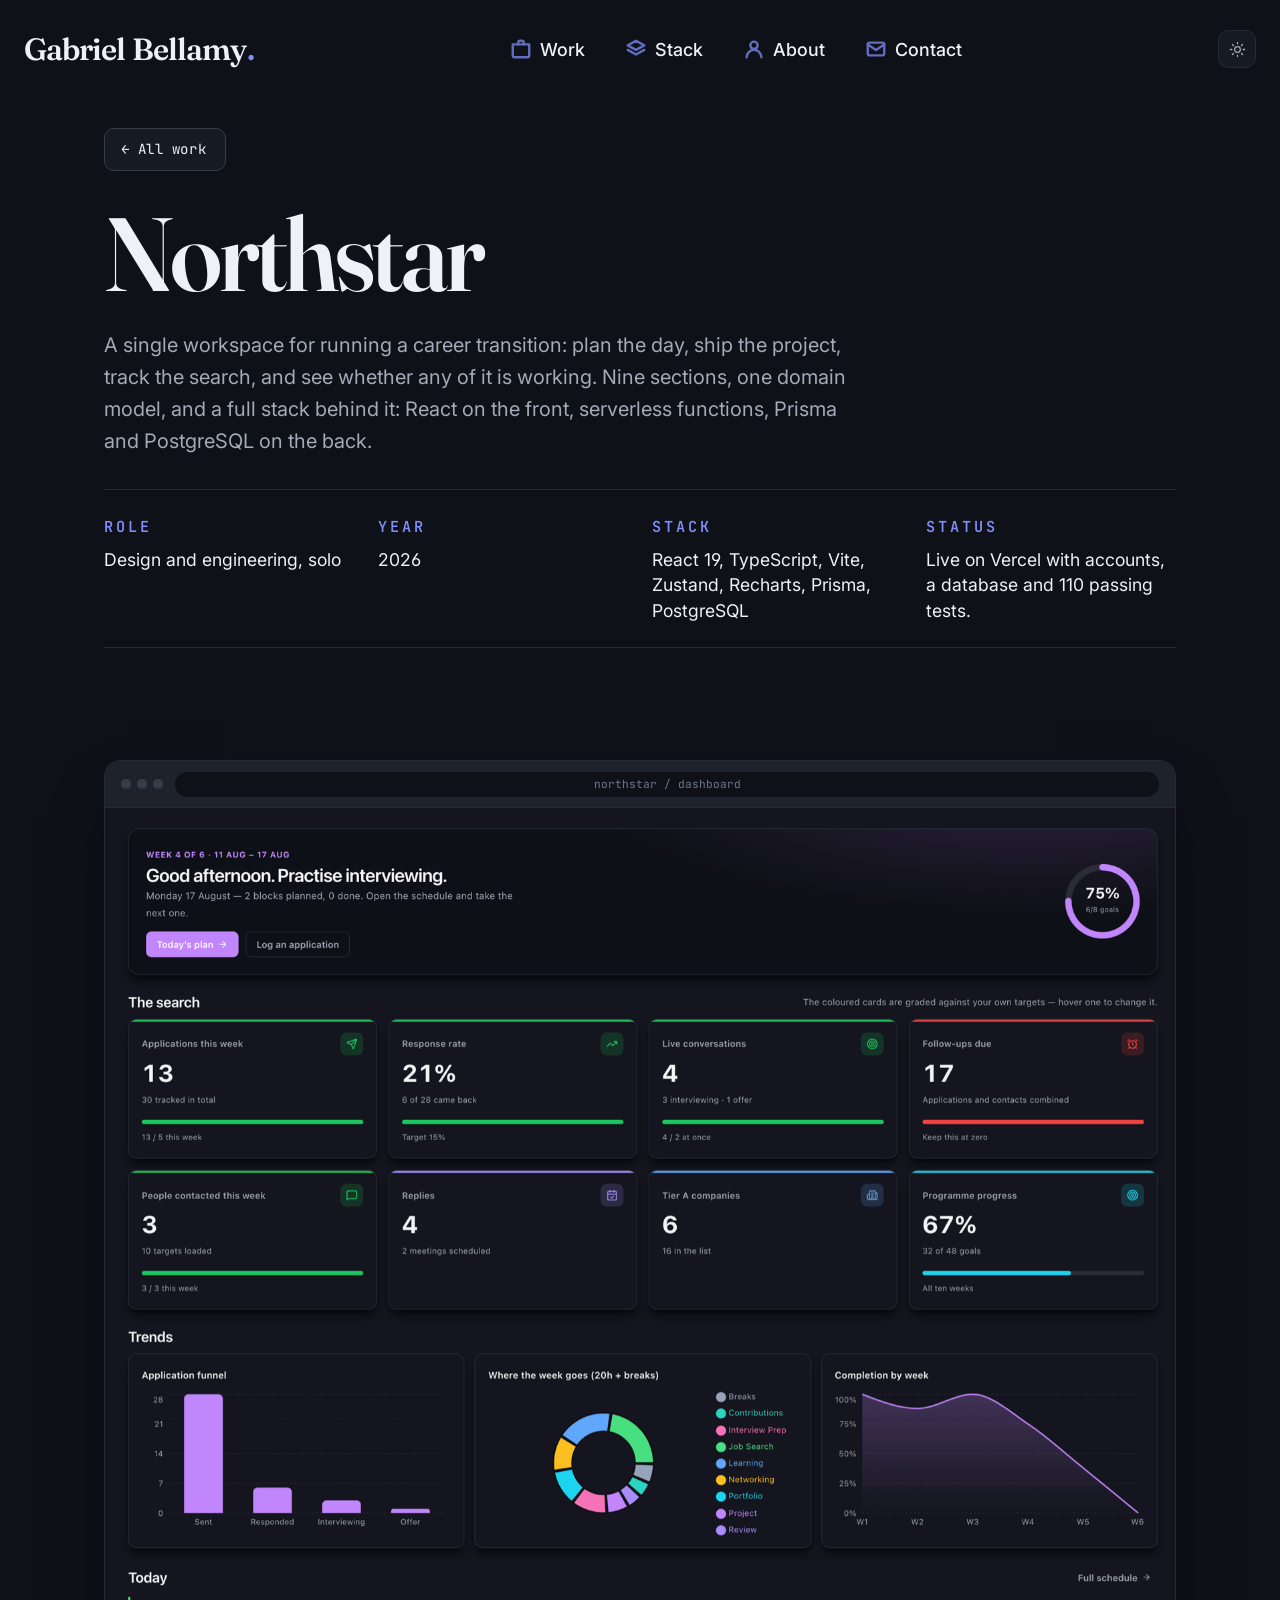
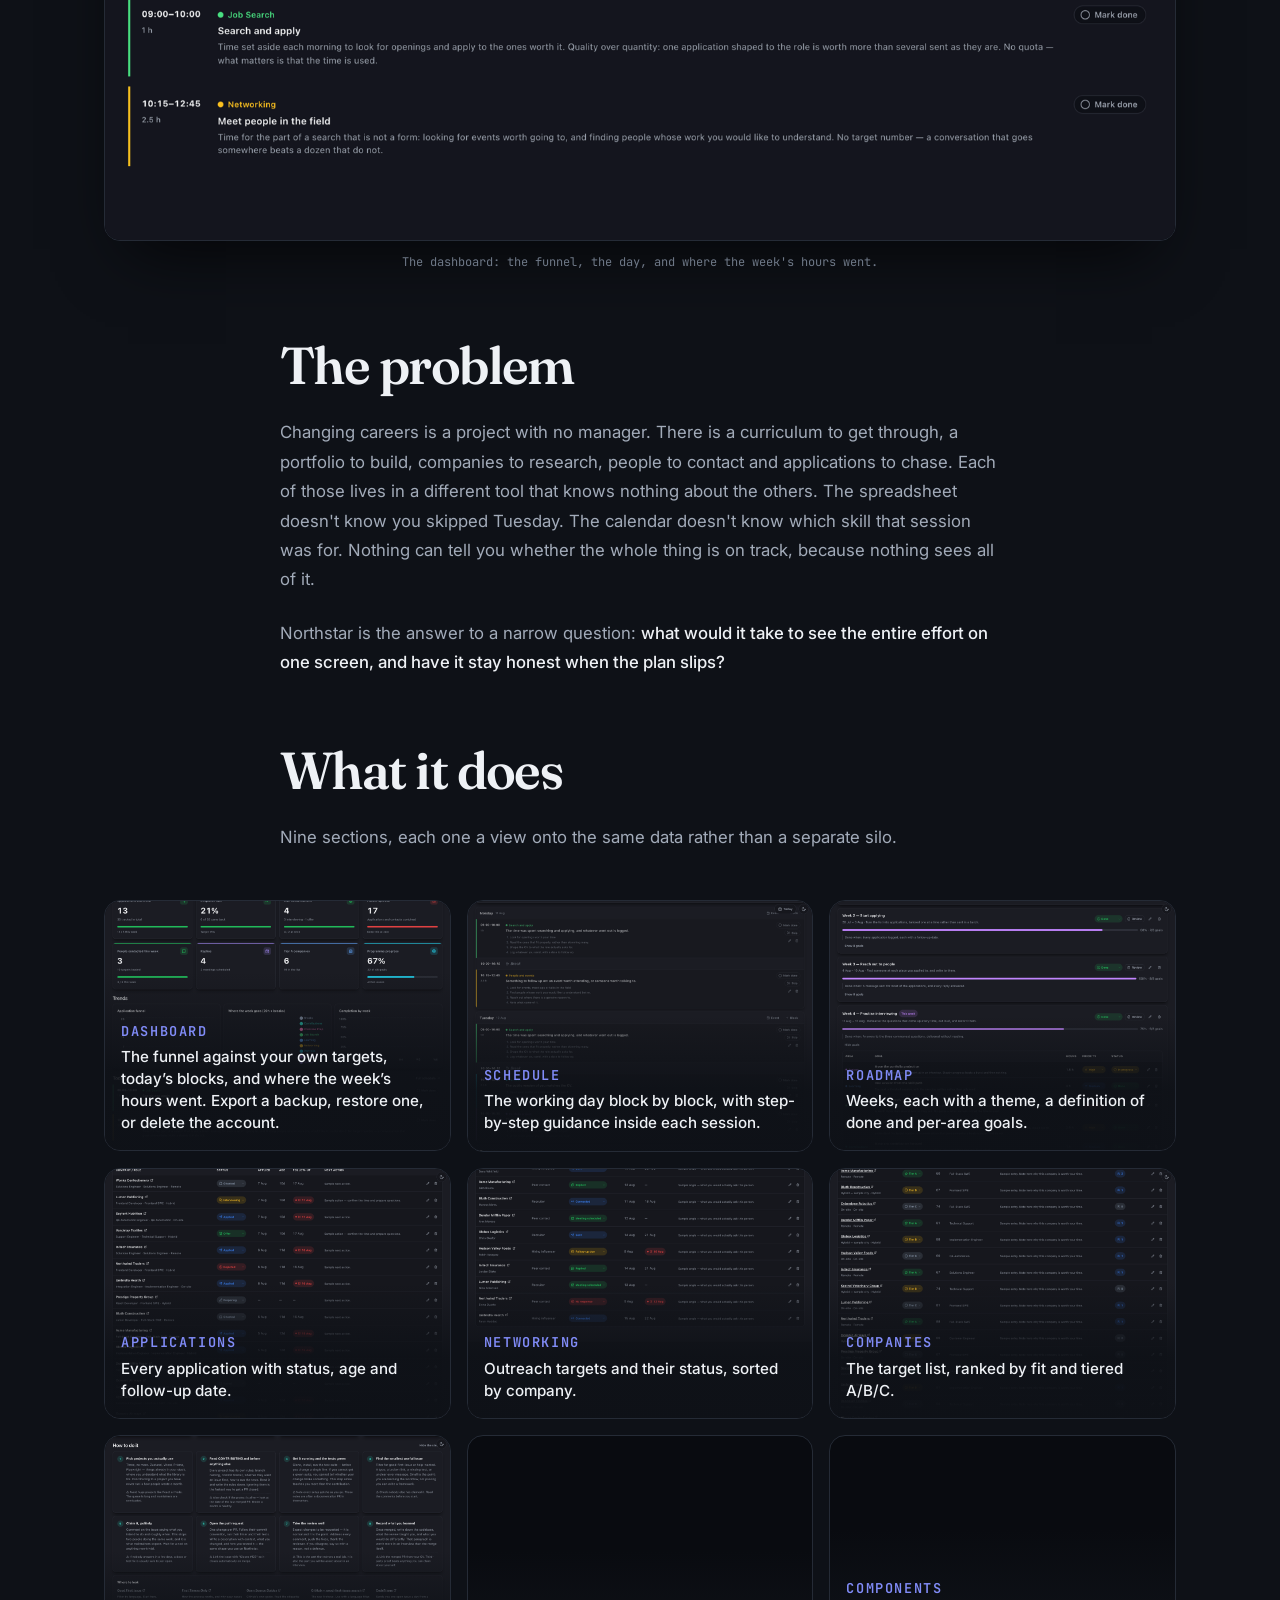
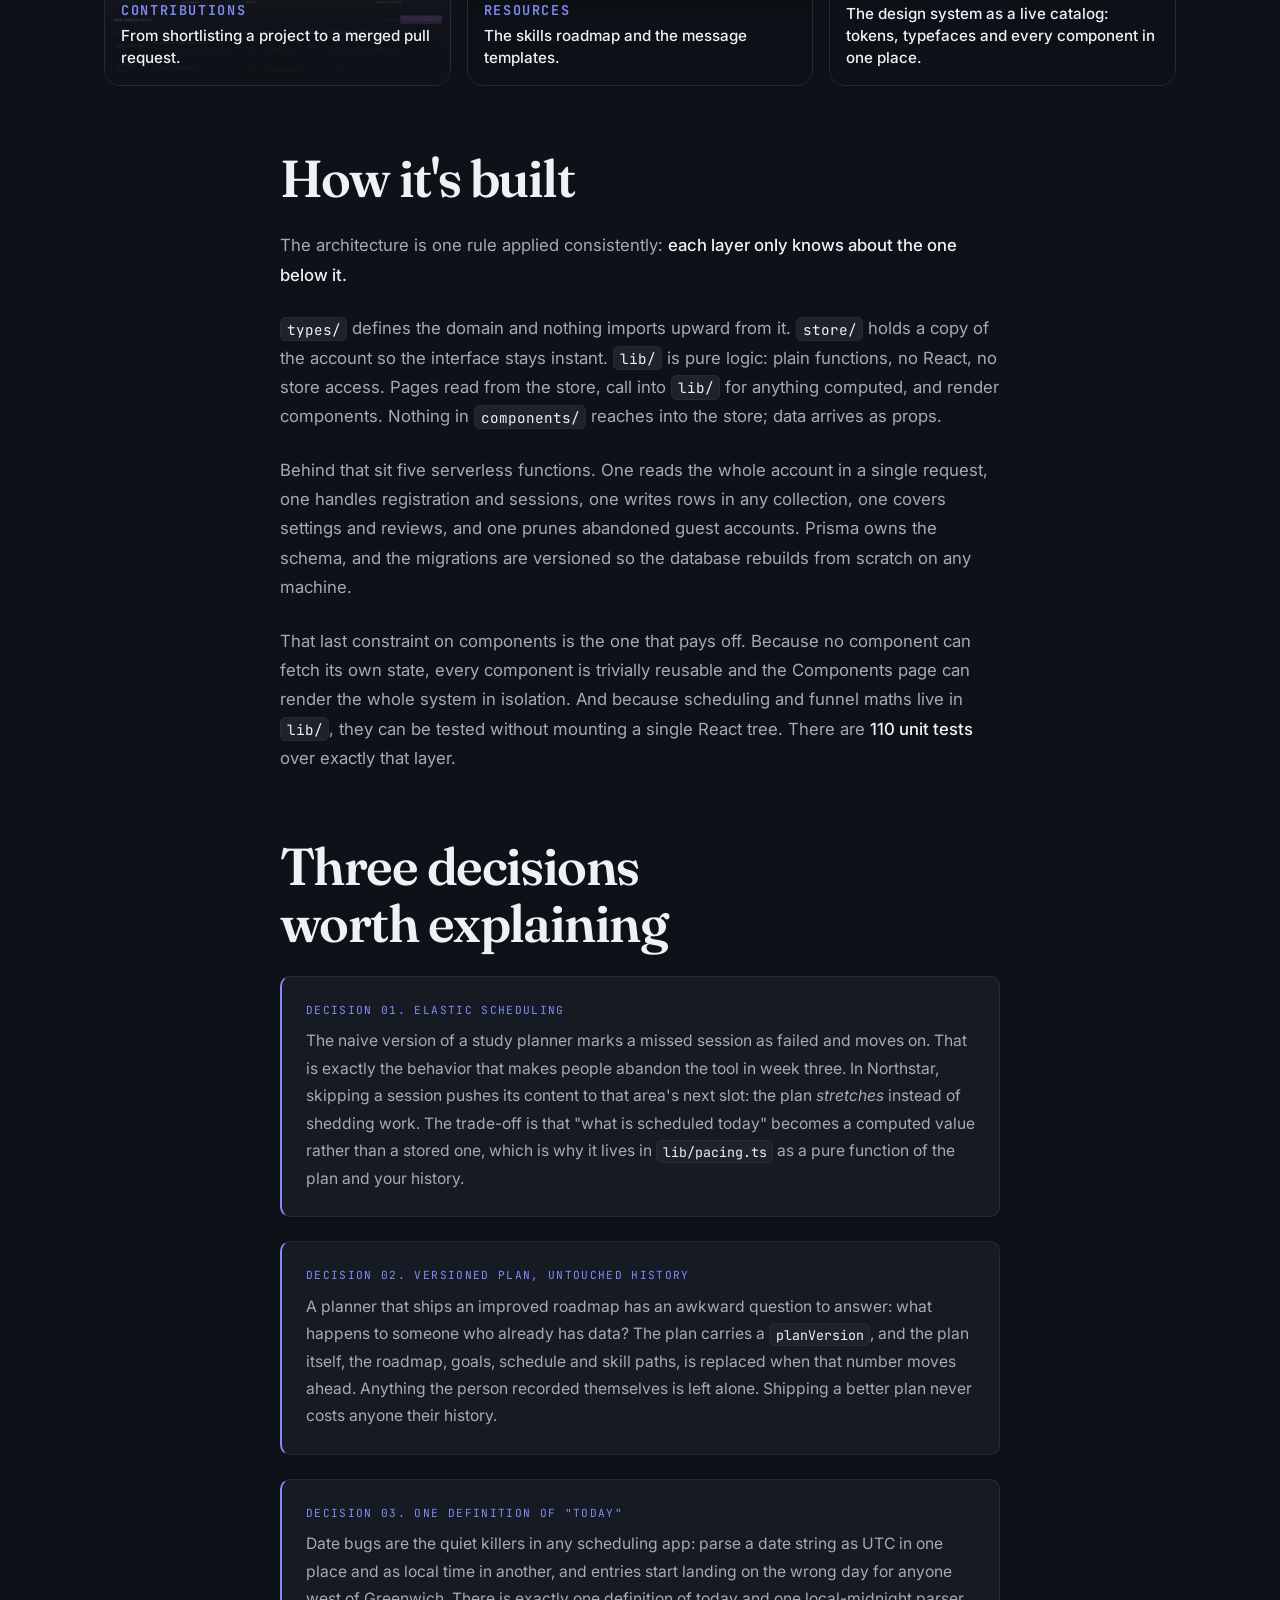
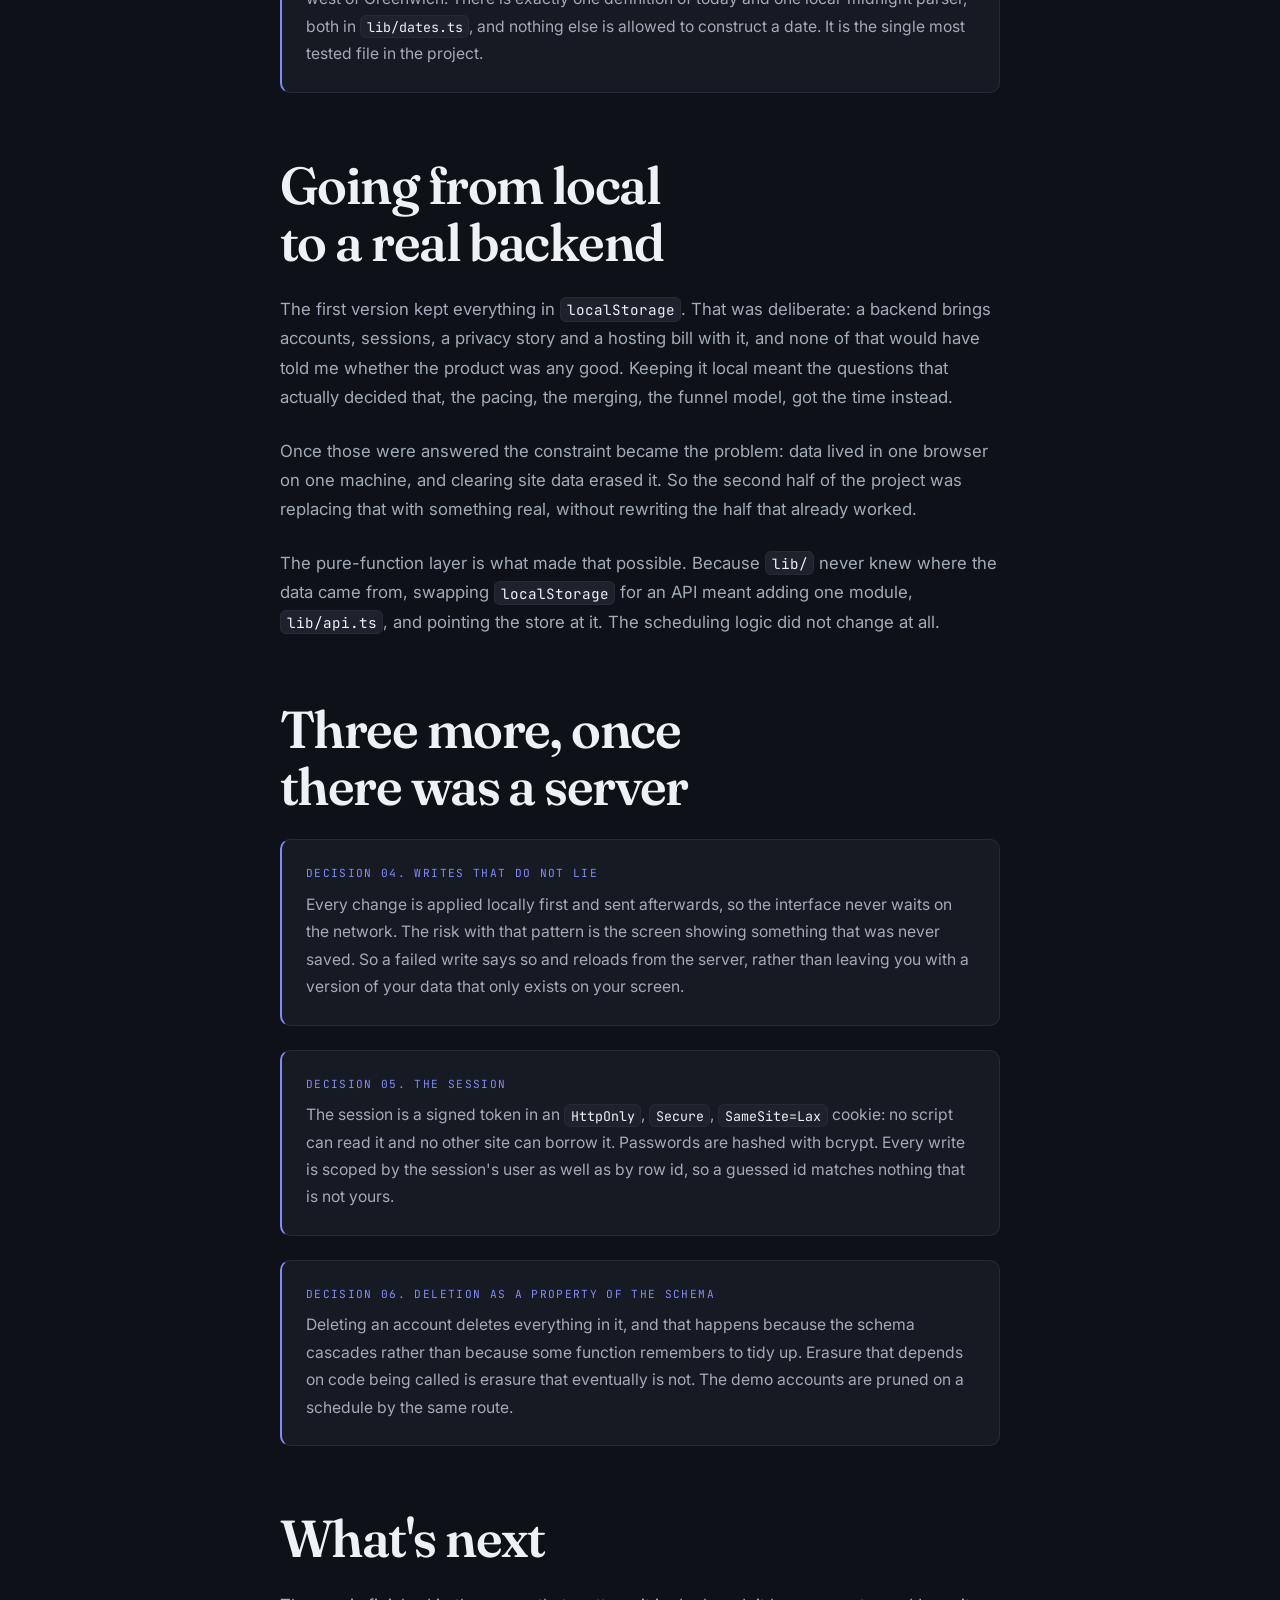
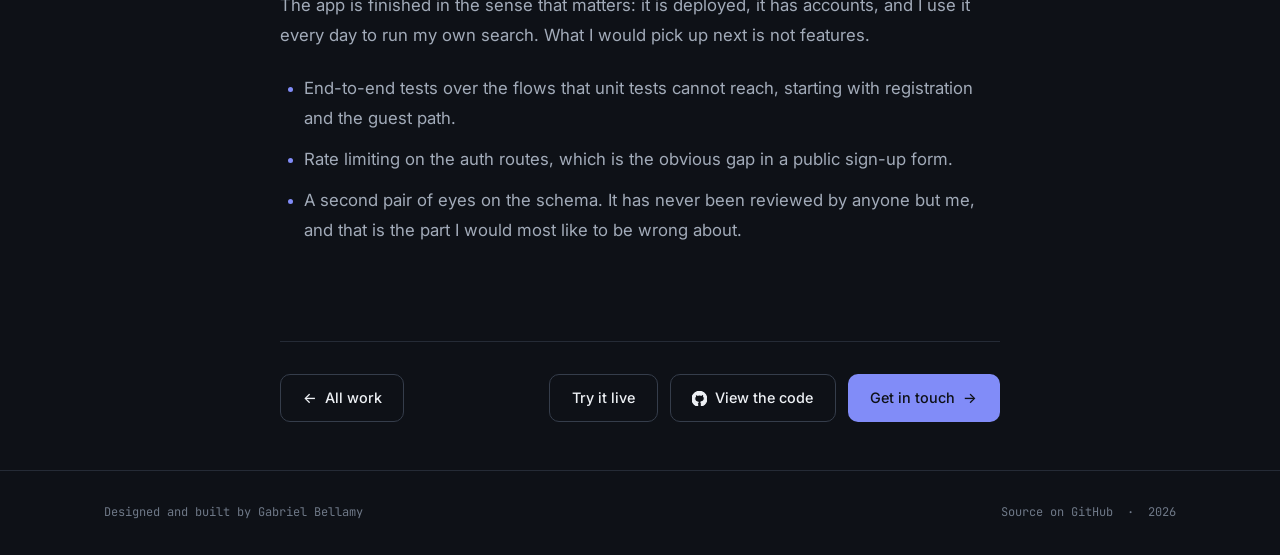
==== commit 0cb51f08: "Soften the button corners and version the assets" ====
--- a/work/northstar.html
+++ b/work/northstar.html
@@ -25,7 +25,7 @@
   <link rel="preconnect" href="https://fonts.gstatic.com" crossorigin />
   <link href="https://fonts.googleapis.com/css2?family=Fraunces:ital,opsz,wght@0,9..144,400..700;1,9..144,400..600&family=Inter:wght@400;500;600&family=JetBrains+Mono:wght@400;500&display=swap" rel="stylesheet" />
 
-  <link rel="stylesheet" href="../css/style.css" />
+  <link rel="stylesheet" href="../css/style.css?v=2026-08-17b" />
 
   <script>
     (function () {
@@ -517,7 +517,7 @@
     </div>
   </footer>
 
-  <script src="../js/tech-icons.js"></script>
-  <script src="../js/main.js"></script>
+  <script src="../js/tech-icons.js?v=2026-08-17b"></script>
+  <script src="../js/main.js?v=2026-08-17b"></script>
 </body>
 </html>
--- a/css/style.css
+++ b/css/style.css
@@ -52,6 +52,8 @@
   --radius-lg: 16px;
   --radius-xl: 22px;
   --radius-full: 999px;
+  /* Buttons are softened rather than pill-shaped; chips keep --radius-full. */
+  --radius-btn: 10px;
 
   /* --- Widths ----------------------------------------------------------- */
   --container: 1120px;
@@ -423,7 +425,7 @@
   gap: var(--space-2);
   padding: 0.7rem 1.35rem;
   border: 1px solid transparent;
-  border-radius: var(--radius-full);
+  border-radius: var(--radius-btn);
   font-family: var(--font-sans);
   font-size: 0.9rem;
   font-weight: 500;
@@ -817,7 +819,7 @@
   width: 38px;
   height: 38px;
   border: 1px solid var(--border);
-  border-radius: var(--radius-full);
+  border-radius: var(--radius-btn);
   color: var(--text-2);
   background: var(--bg-elev);
   transition: color var(--dur-fast) var(--ease-out),
@@ -1514,7 +1516,7 @@
   margin-bottom: var(--space-8);
   padding: 0.55rem 1.2rem 0.55rem 1rem;
   border: 1px solid var(--border-2);
-  border-radius: var(--radius-full);
+  border-radius: var(--radius-btn);
   background: var(--bg-elev);
   color: var(--text);
   font-family: var(--font-mono);
@@ -1722,7 +1724,7 @@
   width: 44px;
   height: 44px;
   border: 1px solid var(--border);
-  border-radius: var(--radius-full);
+  border-radius: var(--radius-btn);
   background: var(--bg-elev);
   color: var(--text);
   font-size: 1.6rem;
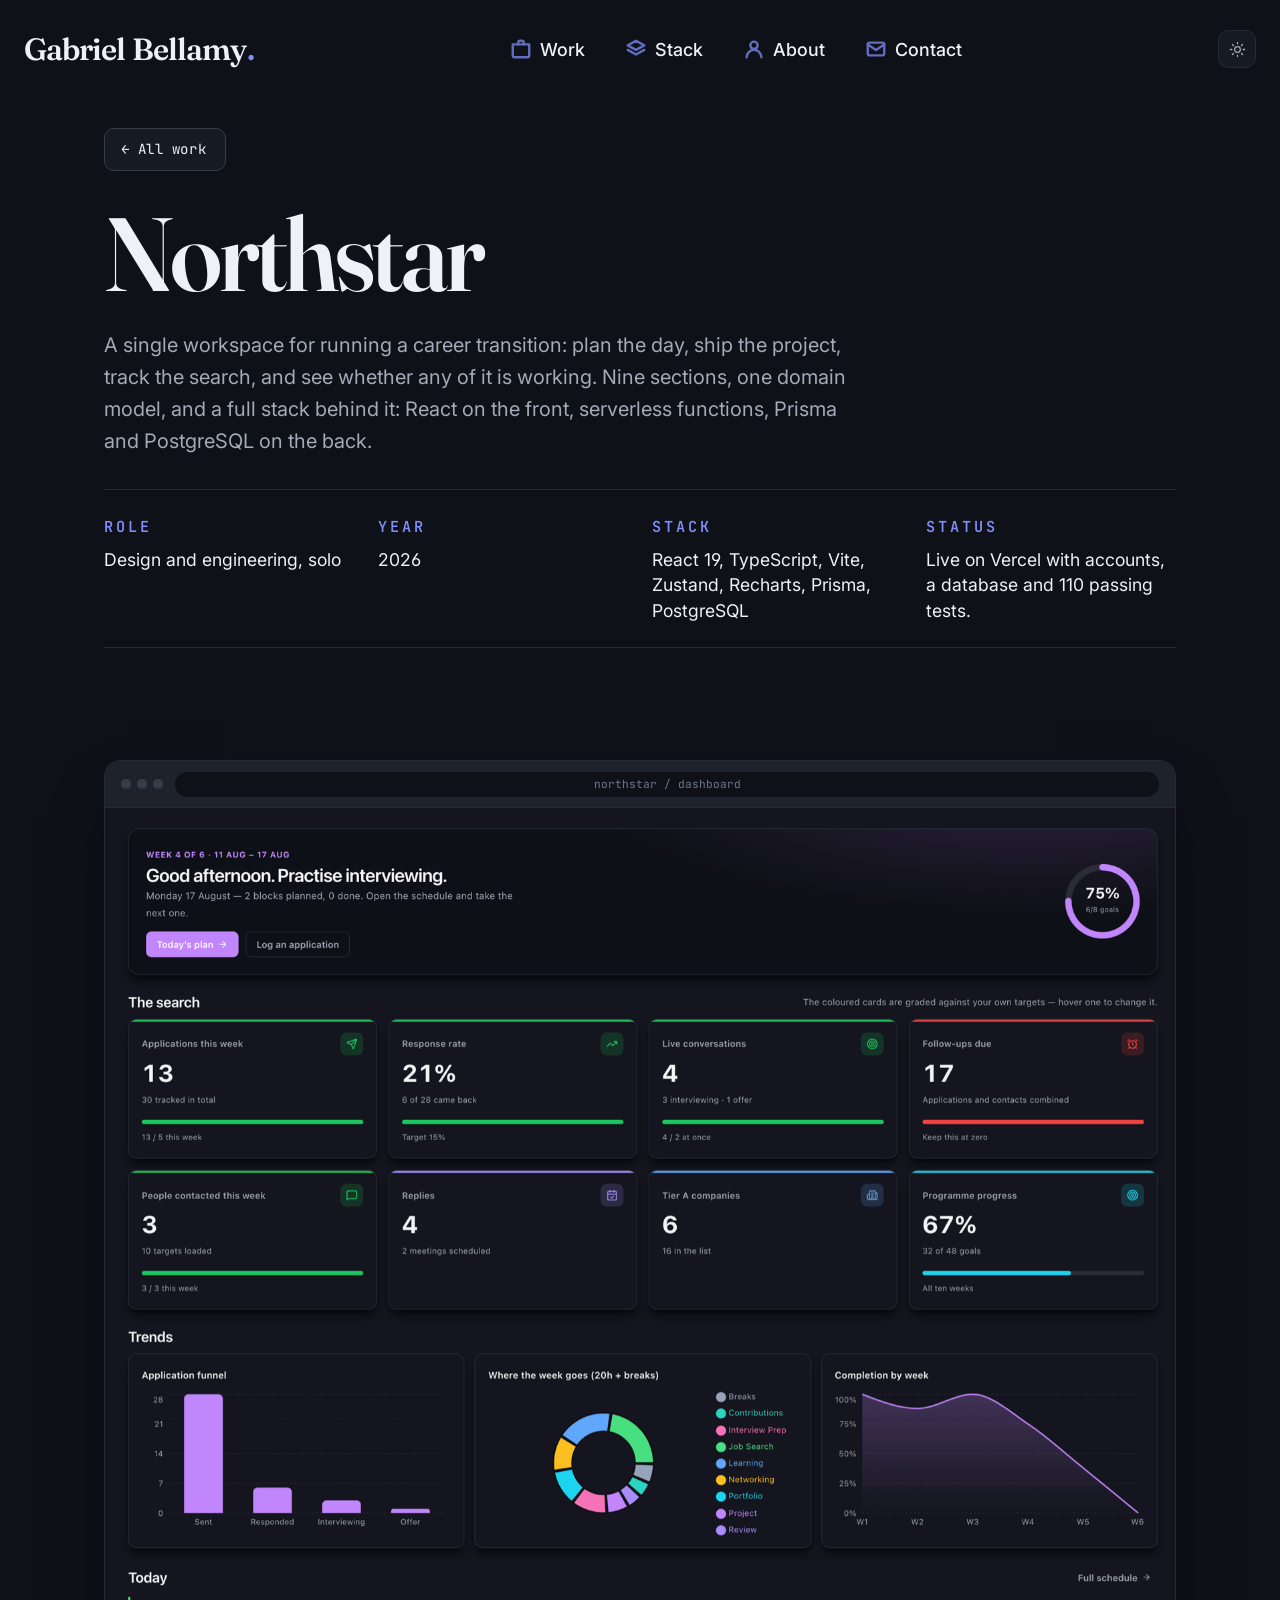
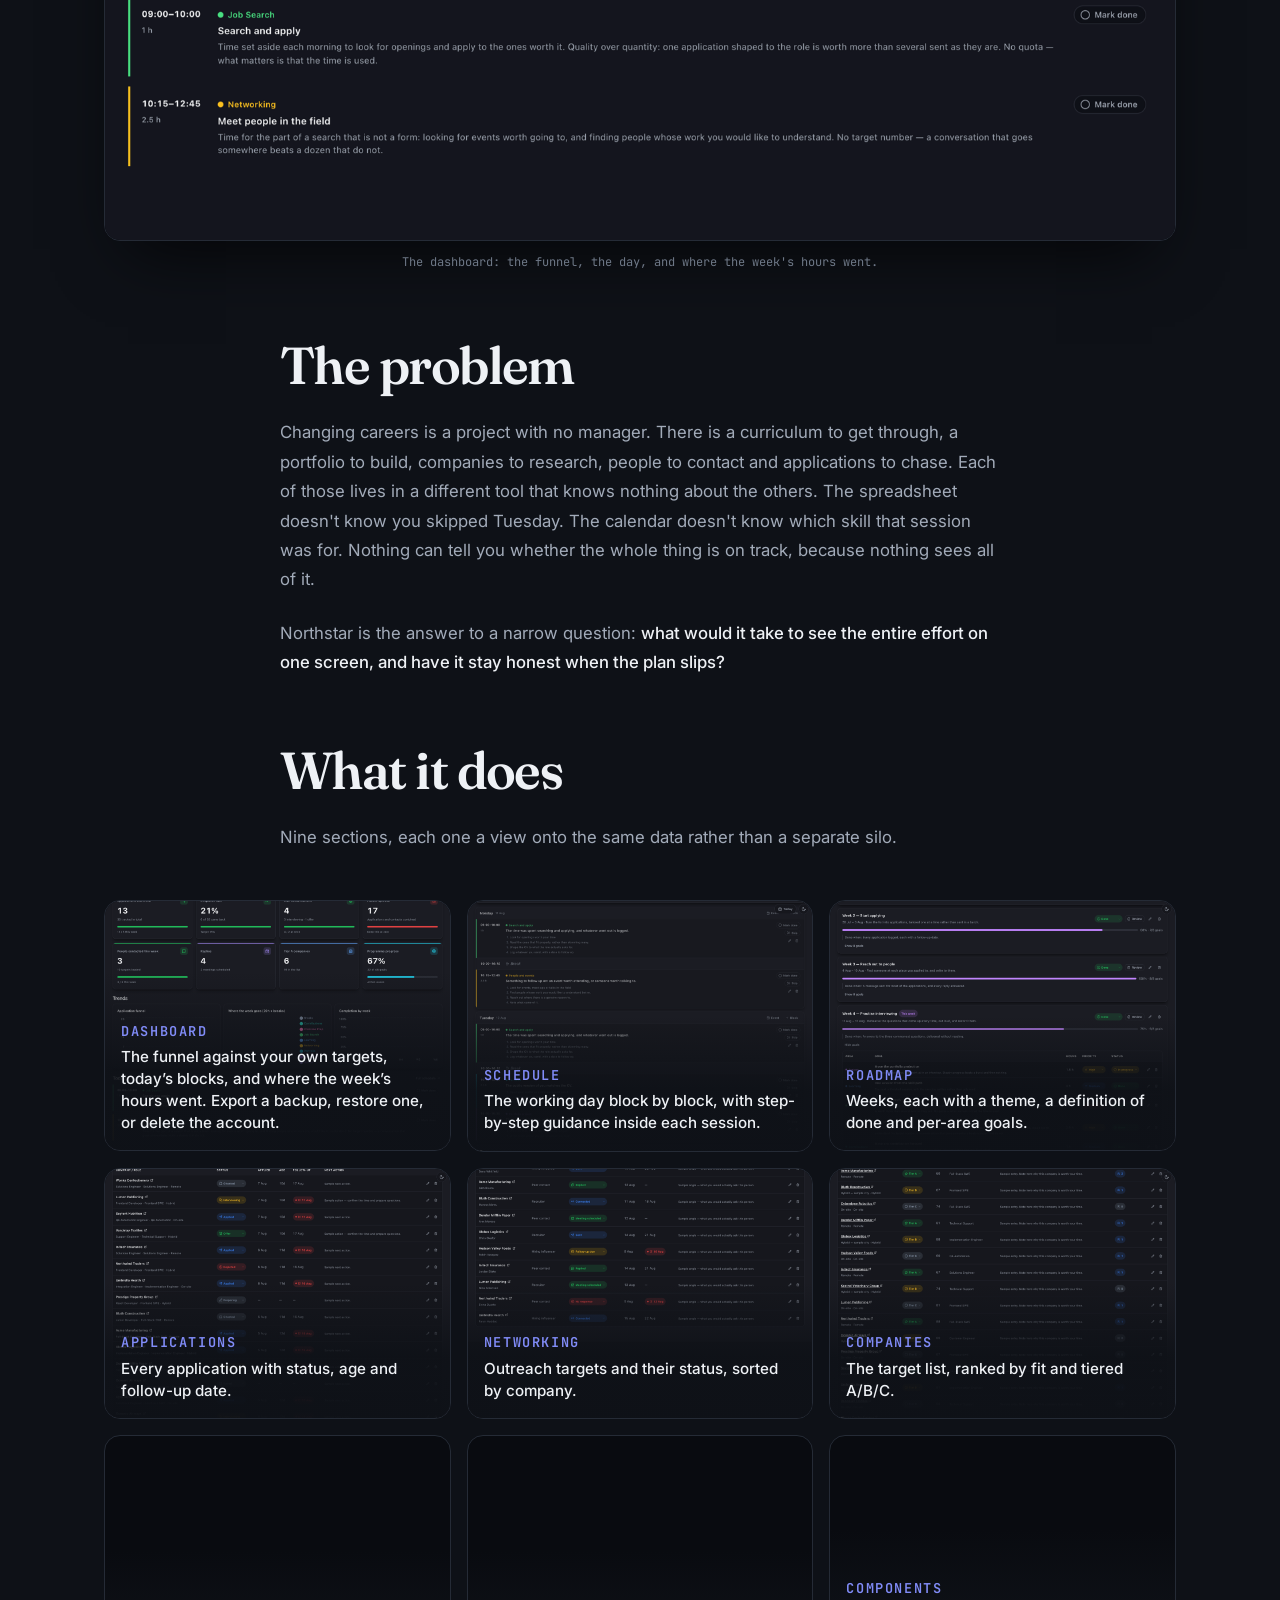
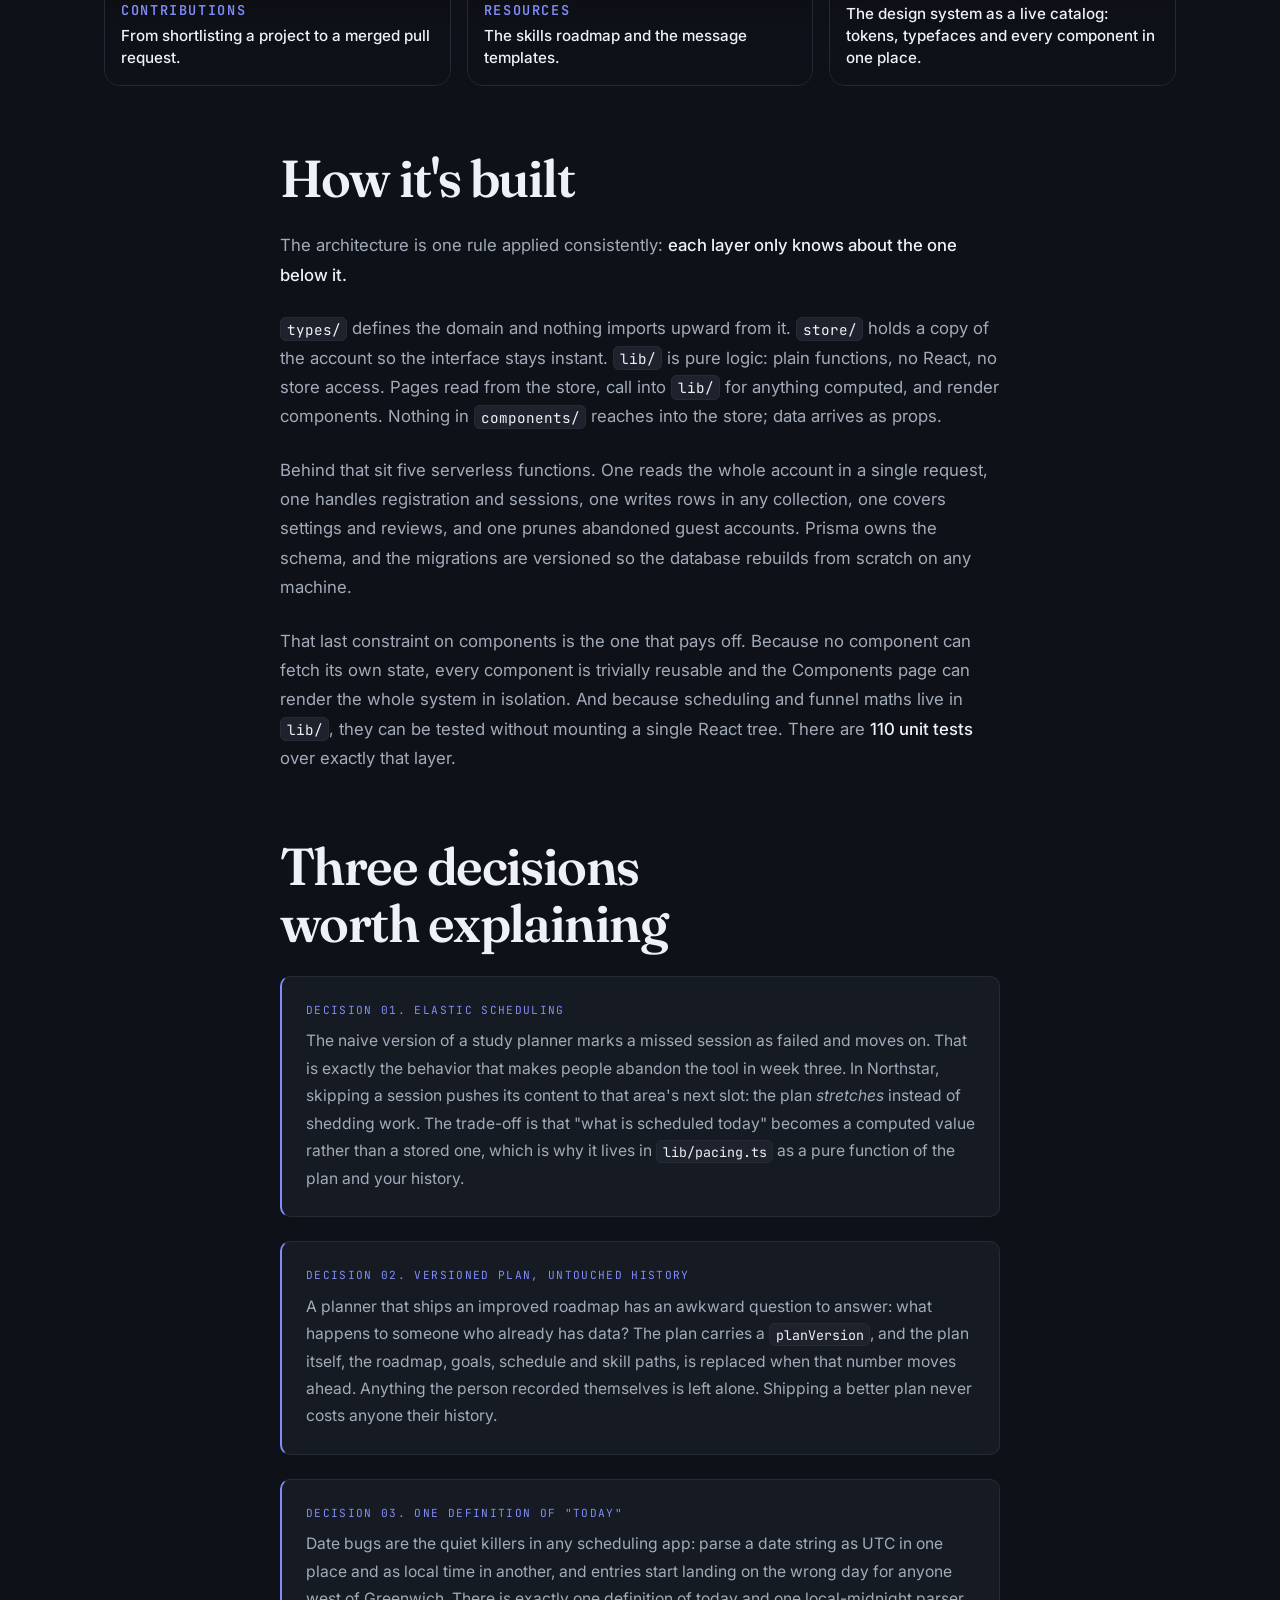
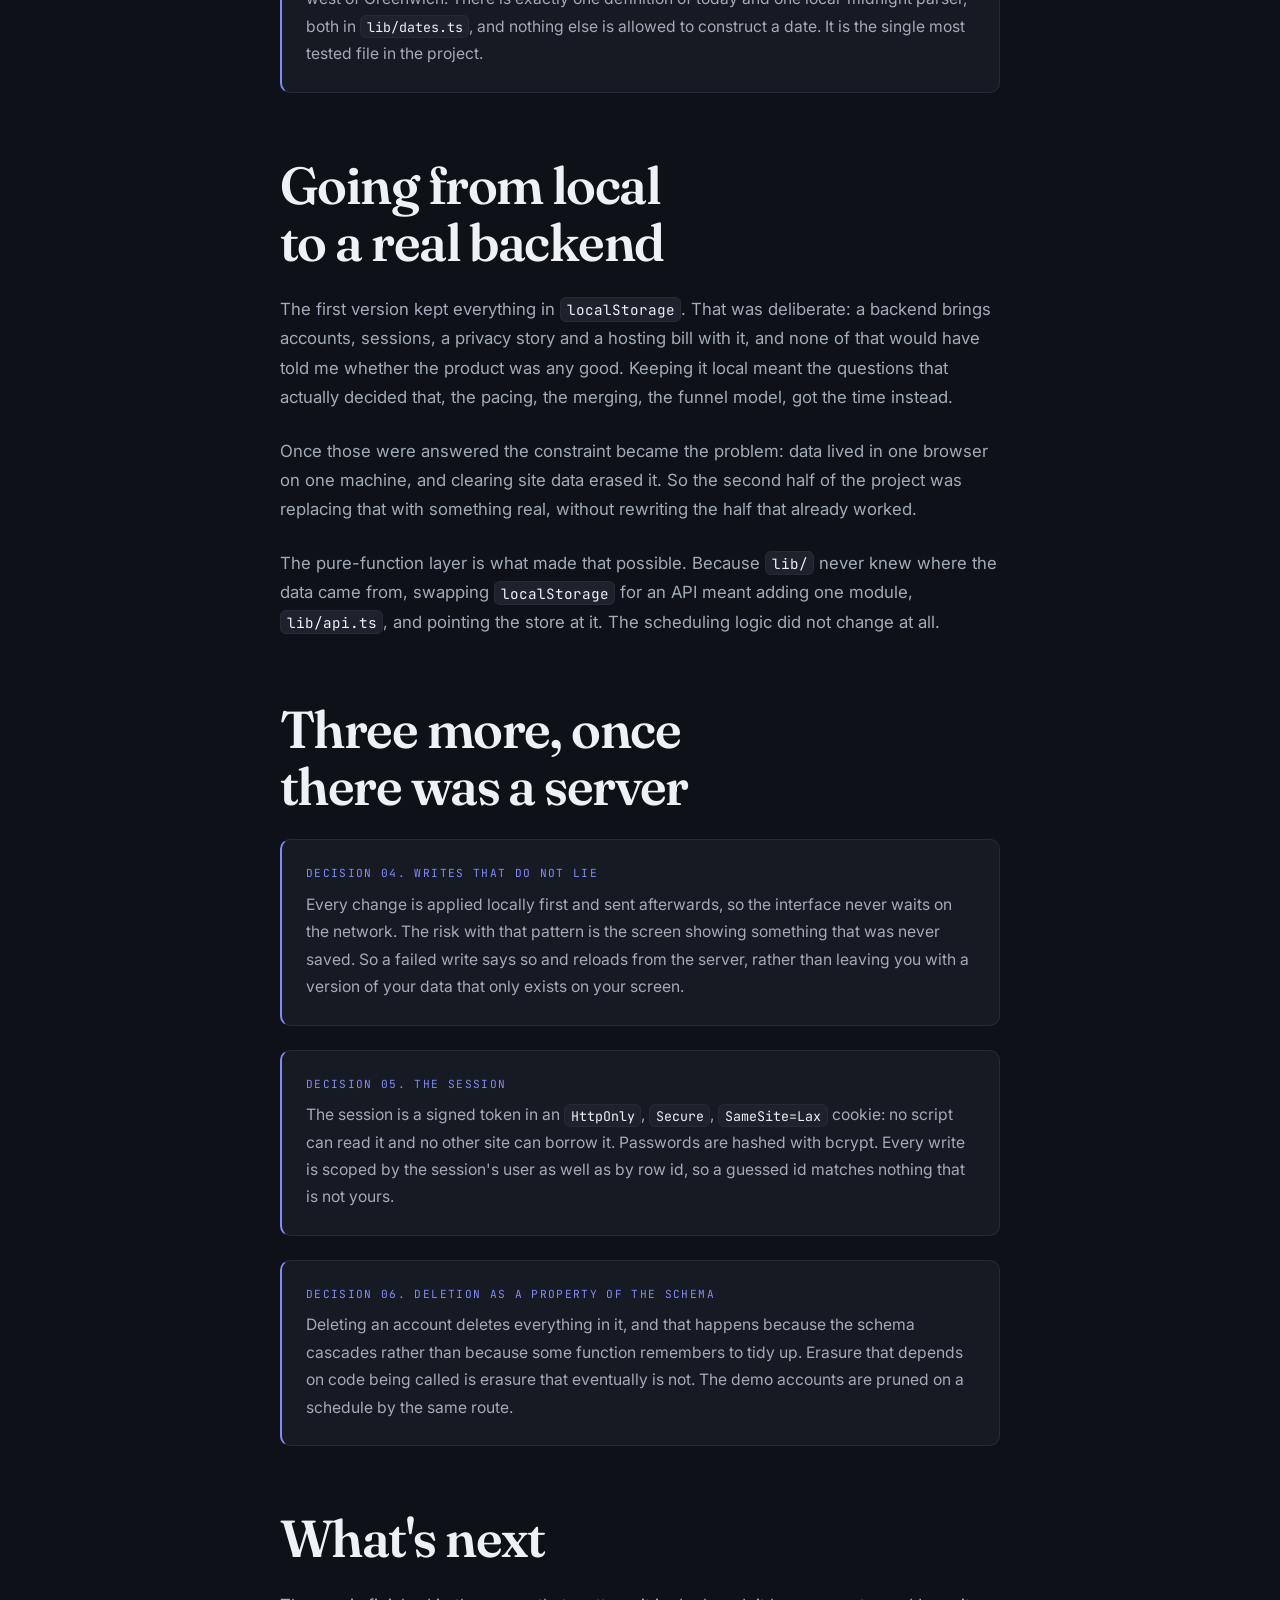
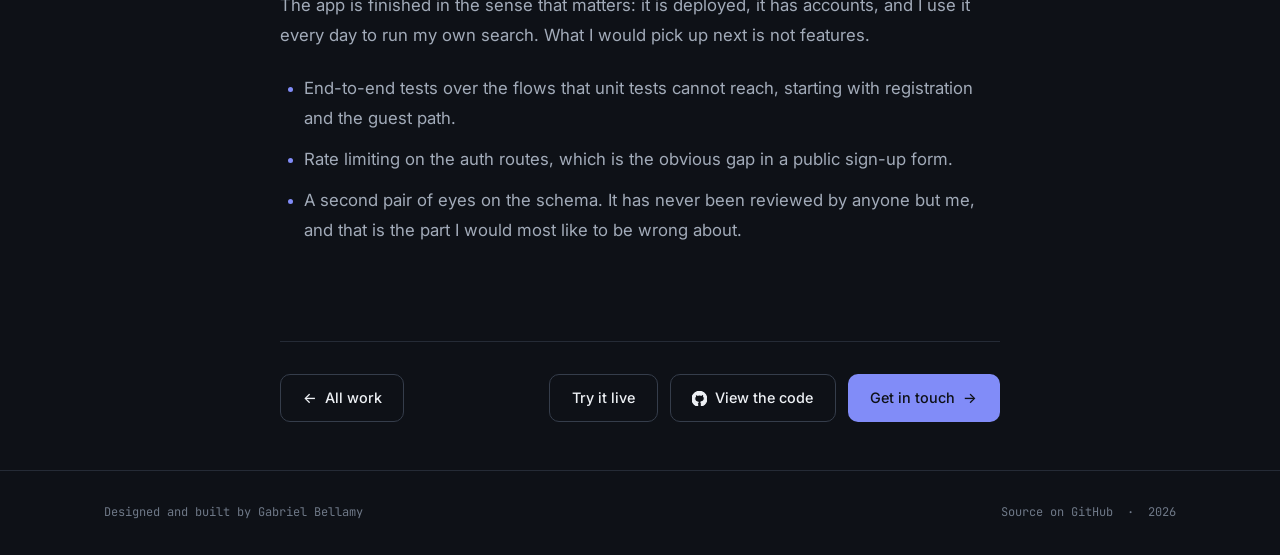
==== commit 3fd308c5: "Let icons declare their own viewBox so the VS Code mark renders" ====
--- a/work/northstar.html
+++ b/work/northstar.html
@@ -25,7 +25,7 @@
   <link rel="preconnect" href="https://fonts.gstatic.com" crossorigin />
   <link href="https://fonts.googleapis.com/css2?family=Fraunces:ital,opsz,wght@0,9..144,400..700;1,9..144,400..600&family=Inter:wght@400;500;600&family=JetBrains+Mono:wght@400;500&display=swap" rel="stylesheet" />
 
-  <link rel="stylesheet" href="../css/style.css?v=2026-08-17b" />
+  <link rel="stylesheet" href="../css/style.css?v=2026-08-17c" />
 
   <script>
     (function () {
@@ -517,7 +517,7 @@
     </div>
   </footer>
 
-  <script src="../js/tech-icons.js?v=2026-08-17b"></script>
-  <script src="../js/main.js?v=2026-08-17b"></script>
+  <script src="../js/tech-icons.js?v=2026-08-17c"></script>
+  <script src="../js/main.js?v=2026-08-17c"></script>
 </body>
 </html>
